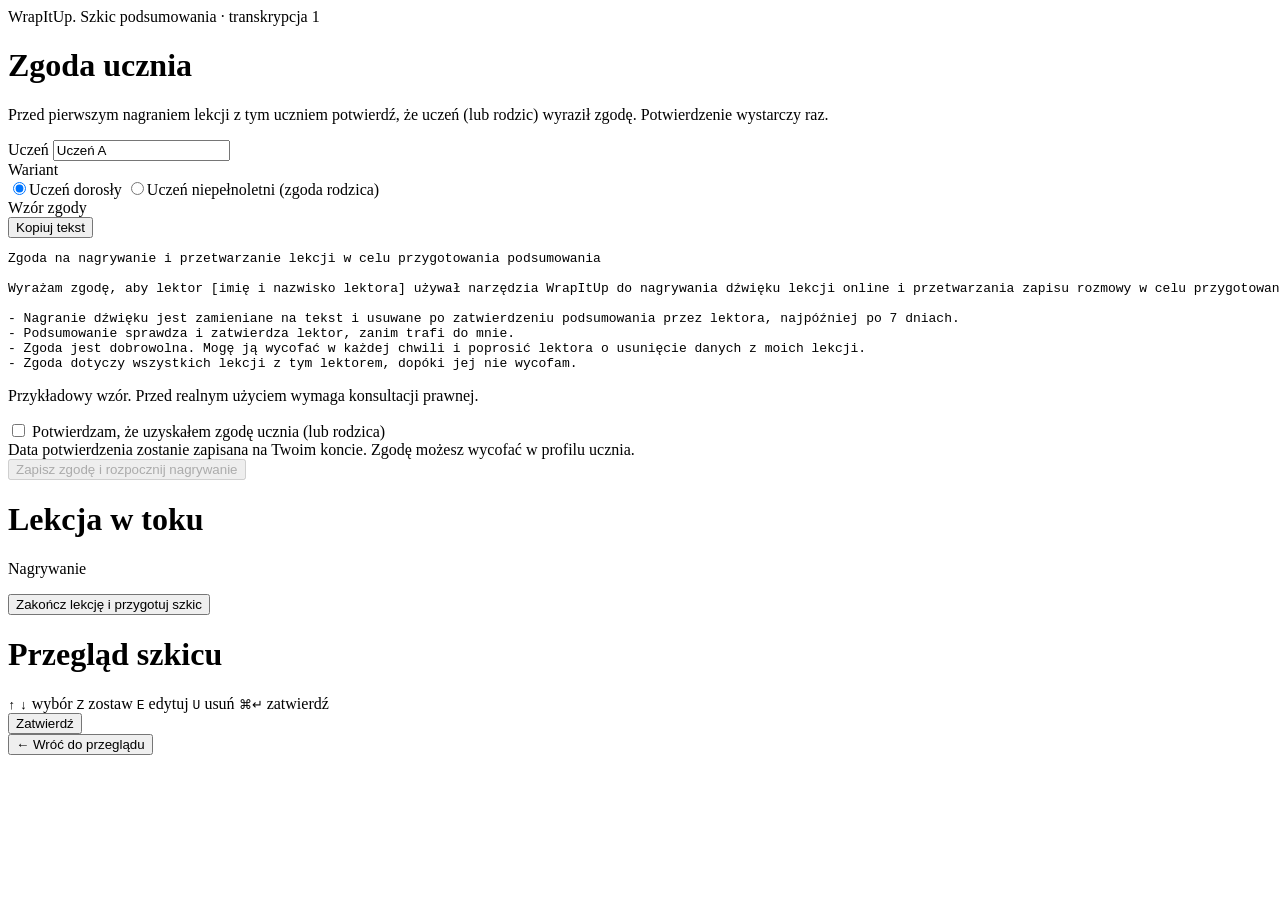
==== index.html @ dfd3e281 "Add files via upload 1 wersja" ====
<!doctype html>
<html lang="pl">
<head>
<meta charset="utf-8">
<meta name="viewport" content="width=device-width, initial-scale=1">
<title>Przegląd szkicu: transkrypcja 1</title>
<link rel="stylesheet" href="./przeglad.css">
</head>
<body>
<header class="appbar">
  <div class="wrap appbar-in">
    <span class="logo">WrapItUp<span class="dot">.</span></span>
    <span class="appbar-ctx">Szkic podsumowania · transkrypcja 1</span>
  </div>
</header>
<main class="wrap">
  <div id="consent">
    <h1>Zgoda ucznia</h1>
    <p class="sub">Przed pierwszym nagraniem lekcji z tym uczniem potwierdź, że uczeń (lub rodzic) wyraził zgodę. Potwierdzenie wystarczy raz.</p>

    <div class="panel">
      <div class="field">
        <label for="student-label">Uczeń</label>
        <input id="student-label" value="Uczeń A" autocomplete="off">
      </div>

      <div class="field-label">Wariant</div>
      <div class="segmented" role="radiogroup" aria-label="Wariant zgody">
        <label><input type="radio" name="variant" value="adult" checked>Uczeń dorosły</label>
        <label><input type="radio" name="variant" value="minor">Uczeń niepełnoletni (zgoda rodzica)</label>
      </div>

      <div class="template-head">
        <div class="field-label">Wzór zgody</div>
        <div><button class="secondary" type="button" id="copy">Kopiuj tekst</button><span class="copy-note" id="copy-note" aria-live="polite"></span></div>
      </div>
      <pre class="template" id="template"></pre>
      <p class="legal-note">Przykładowy wzór. Przed realnym użyciem wymaga konsultacji prawnej.</p>

      <label class="confirm">
        <input type="checkbox" id="confirm">
        <span>Potwierdzam, że uzyskałem zgodę ucznia (lub rodzica)</span>
      </label>
      <p class="saved" id="saved" hidden aria-live="polite"></p>
    </div>

    <div class="footer">
      <div class="summary-counts">Data potwierdzenia zostanie zapisana na Twoim koncie. Zgodę możesz wycofać w profilu ucznia.</div>
      <button class="primary" id="to-review" disabled>Zapisz zgodę i rozpocznij nagrywanie</button>
    </div>
  </div>

  <div id="lesson">
    <h1>Lekcja w toku</h1>
    <div class="panel lesson-panel">
      <span class="rec"><span class="rec-dot" aria-hidden="true"></span>Nagrywanie</span>
      <p class="lesson-student" id="lesson-student"></p>
      <button class="primary" id="end-lesson">Zakończ lekcję i przygotuj szkic</button>
    </div>
  </div>

  <div id="review">
    <div class="review-head">
      <h1>Przegląd szkicu</h1>
      <p class="meta" id="meta"></p>
    </div>
    <div id="groups"></div>
    <div class="bar" id="bar">
      <div class="bar-in">
        <div class="keys" aria-label="Skróty klawiszowe">
          <span><kbd>↑</kbd> <kbd>↓</kbd> wybór</span>
          <span><kbd>Z</kbd> zostaw</span>
          <span><kbd>E</kbd> edytuj</span>
          <span><kbd>U</kbd> usuń</span>
          <span><kbd>⌘</kbd><kbd>↵</kbd> zatwierdź</span>
        </div>
        <div class="bar-right">
          <span class="remaining" id="remaining" aria-live="polite"></span>
          <button class="primary" id="approve" type="button">Zatwierdź</button>
        </div>
      </div>
    </div>
  </div>

  <div id="clean">
    <div class="clean-toolbar">
      <button class="secondary" id="back" type="button">← Wróć do przeglądu</button>
      <p class="clean-status" id="clean-status"></p>
    </div>
    <div class="sheet-wrap">
      <article class="sheet" id="sheet" aria-label="Podgląd PDF dla ucznia"></article>
    </div>
  </div>
</main>

<script>
  // Dane przepisane z pliku "transkrypcja 1_szkic.md"
  const SOURCE_NAME = "transkrypcja 1";
  const SECTIONS = [
    { id: "gram", name: "Gramatyka", items: [
      { wrong: "I wake up really early", right: "I woke up really early", status: "pewne",
        quote: ["So on Saturday I wake up really early", "Teacher: You woke up really early.", "Student: Woke up, yeah."] },
      { wrong: "We didn't went together", right: "We didn't go together", status: "pewne",
        quote: ["We didn't went together because of that.", "Teacher: One small correction: “We didn't go together.” After “didn't”, use “go”."] },
      { wrong: "there was too many people", right: "there were too many people", status: "pewne",
        quote: ["Actually, there was too many people, so we went somewhere else.", "Teacher: There were too many people.", "Student: Were, right."] },
      { wrong: "We were very slowly at first", right: "You were very slow at first / You worked very slowly", status: "pewne",
        quote: ["We were very slowly at first.", "Teacher: You were very slow at first. Or you worked very slowly."] },
      { wrong: "more cheaper", right: "cheaper", status: "pewne",
        quote: ["Her sofa is more cheaper than mine", "Teacher: Just “cheaper”, without “more”."] }
    ]},
    { id: "vocab", name: "Słownictwo", items: [
      { wrong: "I almost lost the train", right: "I almost missed the train", status: "pewne",
        quote: ["I almost lost the train.", "Teacher: You almost missed the train?", "Student: Yes! Missed it."] },
      { wrong: "the right… thing. You use it with screws", right: "a screwdriver", status: "pewne",
        quote: ["we didn't have the right… thing. You use it with screws.", "Teacher: A screwdriver?", "Student: Yes, that."] },
      { wrong: "Can you borrow me a screwdriver?", right: "Can you lend me a screwdriver?", status: "pewne",
        quote: ["“Can you borrow me a screwdriver?”", "Teacher: In English, “Can you lend me a screwdriver?” The neighbour lends it to you; you borrow it."] },
      { wrong: "we made some photos", right: "you took some photos", status: "pewne",
        quote: ["Then we made some photos by the river.", "Teacher: You took some photos.", "Student: Took photos. Yeah."] },
      { wrong: "brak błędu: \"remember the weekend\" (zachować wspomnienie)", right: "poprawne, lektor to potwierdził", status: "do sprawdzenia",
        quote: ["Teacher: Do you mean “remember the weekend” as in keep the memory, or “remind yourself about something you need to do”?", "Student: Keep the memory.", "Teacher: Then “remember” is right."] },
      { wrong: "I want to remember my sister to send me her photos", right: "Remind my sister to send me her photos", status: "pewne",
        quote: ["Also, I want to remember my sister to send me her photos. No, wait… I want to… remind my sister?", "Teacher: Exactly. “Remind my sister to send me her photos.” Nice self-correction."] }
    ]},
    { id: "speak", name: "Mówienie", items: [
      { wrong: "restaurant z wymówionym końcowym \"t\"", right: "końcowe \"t\" nieme", status: "pewne",
        quote: ["Teacher: Yes. Just a pronunciation point: you pronounced the final “t”. In the usual English pronunciation, that final “t” is silent."] },
      { wrong: "comfortable z akcentem na \"table\"", right: "COMfortable (akcent na początku)", status: "pewne",
        quote: ["Teacher: Quick pronunciation point: in “comfortable”, you put the main stress on “table”. The main stress goes at the beginning: COMfortable."] }
    ]}
  ];
</script>
<script src="./przeglad.js"></script>
<script>
  // Ekran zgody ucznia (makieta: nic nie jest zapisywane poza stroną)
  const TEMPLATES = {
    adult: () =>
`Zgoda na nagrywanie i przetwarzanie lekcji w celu przygotowania podsumowania

Wyrażam zgodę, aby lektor [imię i nazwisko lektora] używał narzędzia WrapItUp do nagrywania dźwięku lekcji online i przetwarzania zapisu rozmowy w celu przygotowania podsumowania lekcji (poprawki, słownictwo, uwagi dotyczące mówienia).

- Nagranie dźwięku jest zamieniane na tekst i usuwane po zatwierdzeniu podsumowania przez lektora, najpóźniej po 7 dniach.
- Podsumowanie sprawdza i zatwierdza lektor, zanim trafi do mnie.
- Zgoda jest dobrowolna. Mogę ją wycofać w każdej chwili i poprosić lektora o usunięcie danych z moich lekcji.
- Zgoda dotyczy wszystkich lekcji z tym lektorem, dopóki jej nie wycofam.`,
    minor: () =>
`Zgoda rodzica na nagrywanie i przetwarzanie lekcji dziecka w celu przygotowania podsumowania

Wyrażam zgodę, aby lektor [imię i nazwisko lektora] nagrywał lekcje mojego dziecka [imię dziecka] za pomocą narzędzia WrapItUp (nagranie dźwięku lekcji online) i przetwarzał zapis rozmowy w celu przygotowania podsumowania lekcji (poprawki, słownictwo, uwagi dotyczące mówienia).

- Nagranie dźwięku jest zamieniane na tekst i usuwane po zatwierdzeniu podsumowania przez lektora, najpóźniej po 7 dniach.
- Podsumowanie sprawdza i zatwierdza lektor, zanim trafi do mojego dziecka.
- Zgoda jest dobrowolna. Mogę ją wycofać w każdej chwili i poprosić lektora o usunięcie danych z lekcji mojego dziecka.
- Zgoda dotyczy wszystkich lekcji mojego dziecka z tym lektorem, dopóki jej nie wycofam.`
  };

  const studentInput = document.getElementById("student-label");
  const templateBox = document.getElementById("template");
  const confirmBox = document.getElementById("confirm");
  const savedBox = document.getElementById("saved");
  const toReview = document.getElementById("to-review");
  const copyNote = document.getElementById("copy-note");
  let confirmedAt = null;

  const today = () => new Date().toLocaleDateString("pl-PL");
  const studentLabel = () => studentInput.value.trim() || "[etykieta ucznia]";
  const variant = () => document.querySelector('input[name="variant"]:checked').value;

  function renderConsent() {
    templateBox.textContent = TEMPLATES[variant()](studentLabel(), confirmedAt || today());
    savedBox.hidden = !confirmBox.checked;
    if (confirmBox.checked) savedBox.textContent = `Zgoda zapisana dla: ${studentLabel()}, ${confirmedAt}`;
    toReview.disabled = !confirmBox.checked;
  }

  studentInput.addEventListener("input", renderConsent);
  document.querySelectorAll('input[name="variant"]').forEach(r => r.addEventListener("change", renderConsent));
  confirmBox.addEventListener("change", () => {
    confirmedAt = confirmBox.checked ? today() : null;
    renderConsent();
  });

  document.getElementById("copy").addEventListener("click", async () => {
    const text = templateBox.textContent;
    try {
      await navigator.clipboard.writeText(text);
    } catch {
      // Zapasowo dla przeglądarek, które blokują schowek dla plików lokalnych
      const ta = el("textarea");
      ta.value = text;
      document.body.append(ta);
      ta.select();
      document.execCommand("copy");
      ta.remove();
    }
    copyNote.textContent = "Skopiowano";
    setTimeout(() => { copyNote.textContent = ""; }, 2000);
  });

  toReview.addEventListener("click", () => {
    if (!confirmBox.checked) return;
    document.getElementById("lesson-student").textContent = studentLabel();
    document.body.classList.replace("consent", "recording");
    window.scrollTo(0, 0);
  });

  // Ekran lekcji w toku (makieta: nic nie jest nagrywane)
  document.getElementById("end-lesson").addEventListener("click", () => {
    document.body.classList.remove("recording");
    window.scrollTo(0, 0);
  });

  renderConsent();
</script>
</body>
</html>
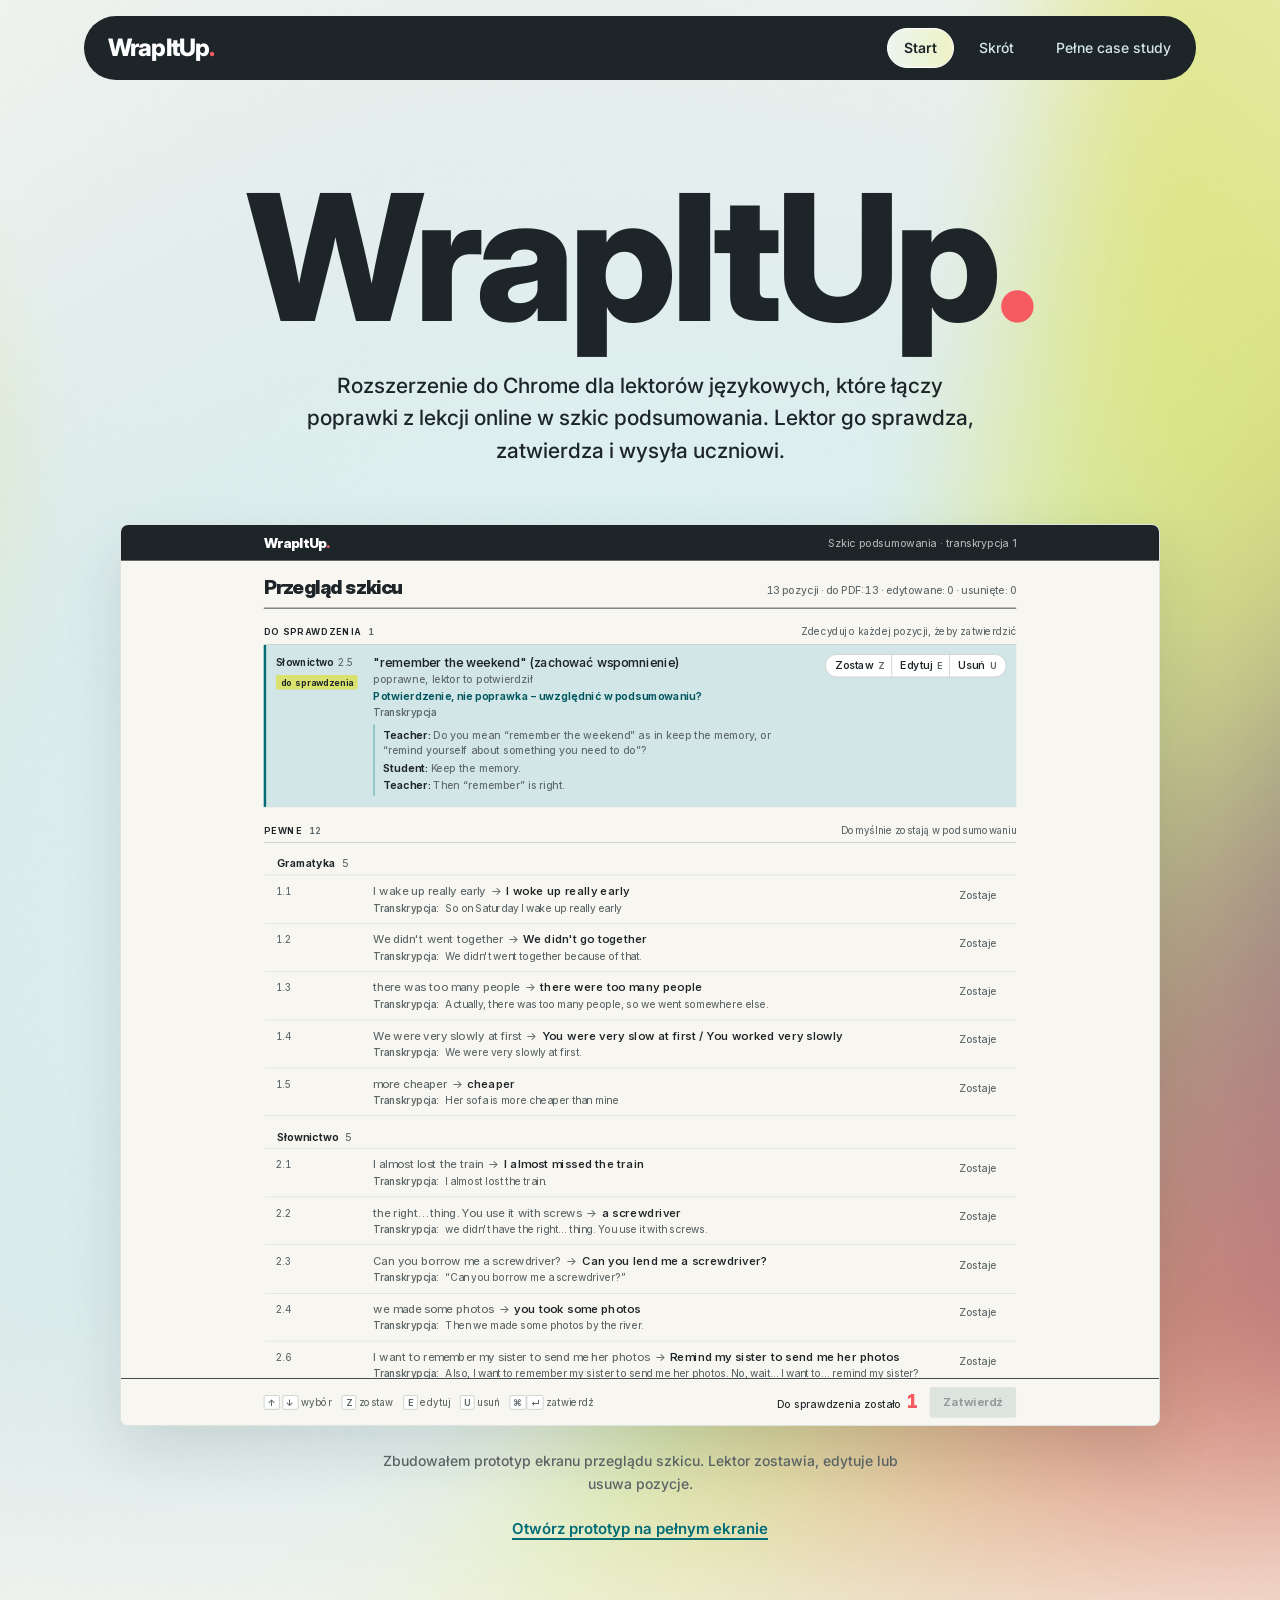
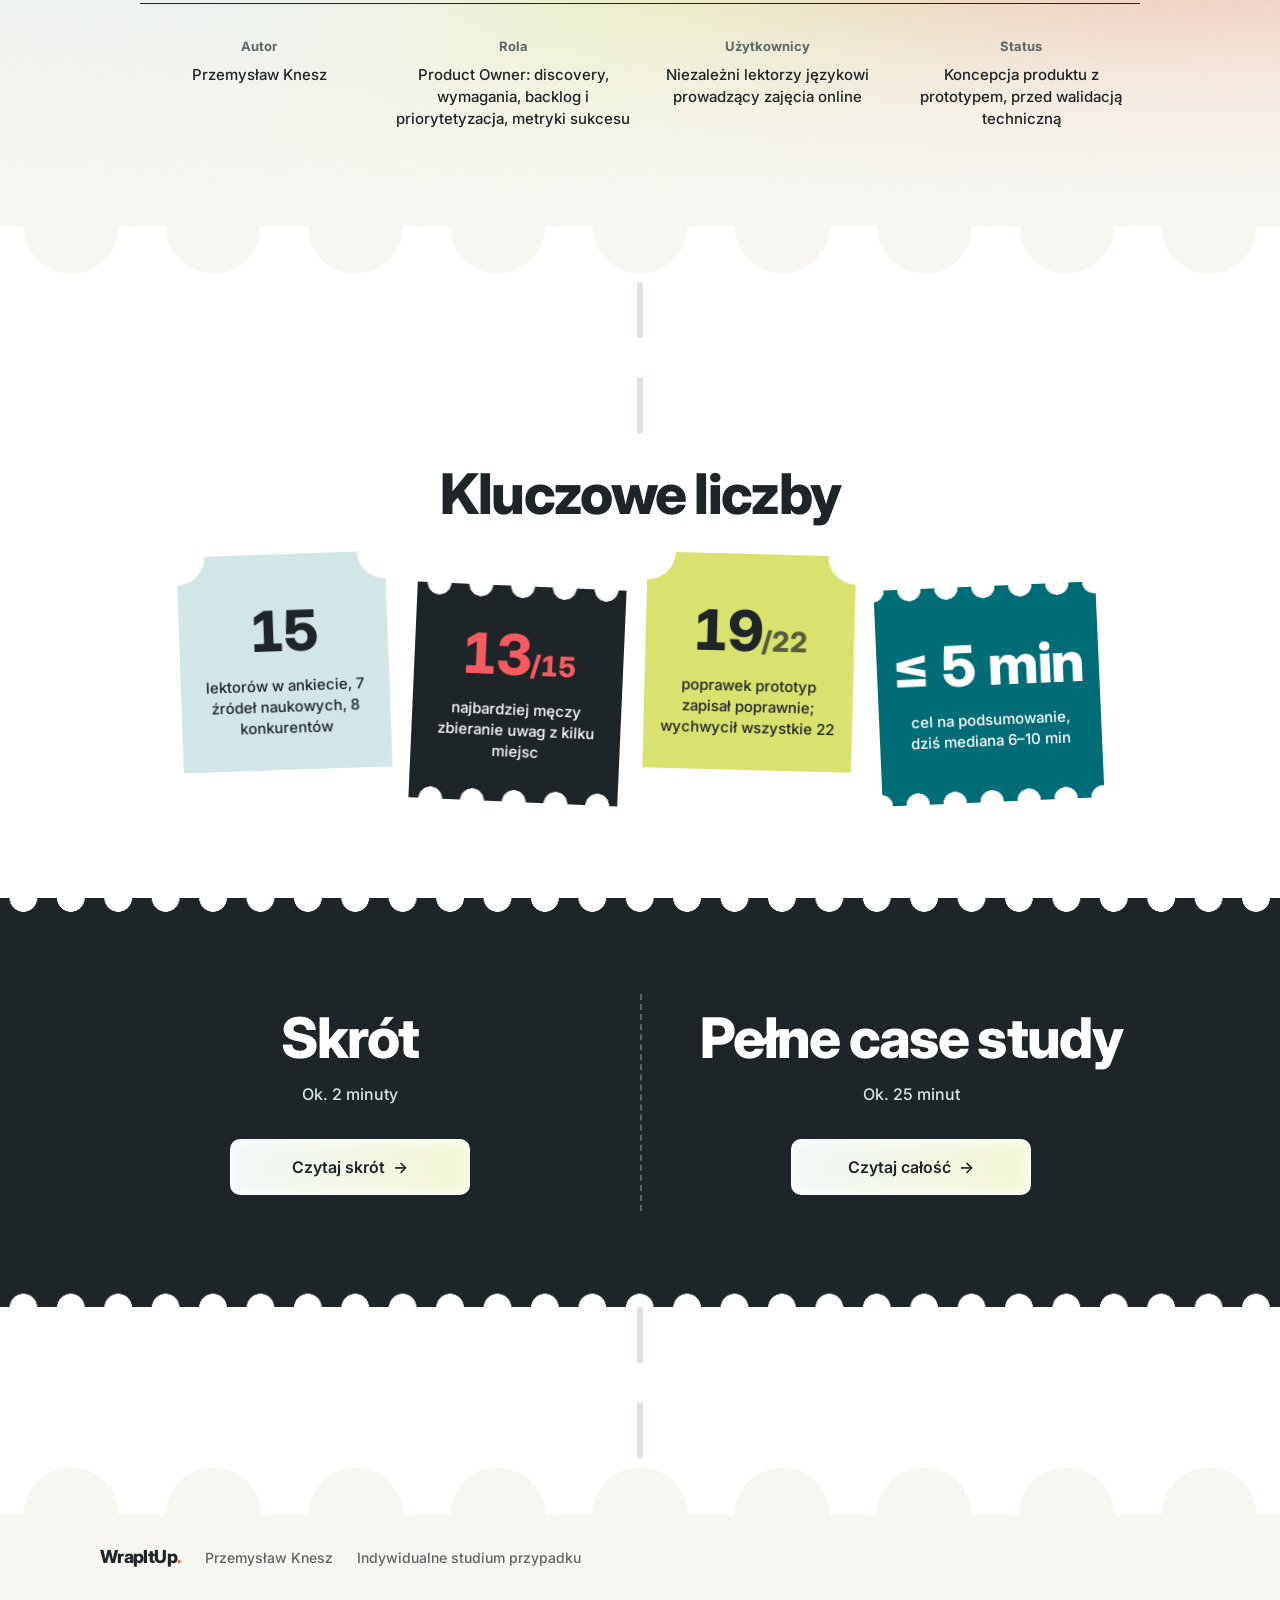
==== commit fe12cd95: "Add files via upload" ====
--- a/index.html
+++ b/index.html
@@ -3,215 +3,1562 @@
 <head>
 <meta charset="utf-8">
 <meta name="viewport" content="width=device-width, initial-scale=1">
-<title>Przegląd szkicu: transkrypcja 1</title>
-<link rel="stylesheet" href="./przeglad.css">
+<title>WrapItUp. Case study Product Ownera</title>
+<meta name="description" content="Rozszerzenie do Chrome dla lektorów językowych, które łączy poprawki z lekcji online (głos i wspólny dokument) w szkic podsumowania. Lektor go sprawdza, zatwierdza i wysyła uczniowi.">
+<link rel="preconnect" href="https://fonts.googleapis.com">
+<link rel="preconnect" href="https://fonts.gstatic.com" crossorigin>
+<link href="https://fonts.googleapis.com/css2?family=Inter:opsz,wght@14..32,400;14..32,500;14..32,600;14..32,700;14..32,800&display=swap" rel="stylesheet">
+<style>
+  :root {
+    --petrol: #006C76;
+    --ink: #1E2528;
+    --slate: #5C6668;
+    --tint: #D3E6E7;
+    --mist: #EDF4F3;
+    --paper: #F7F6F1;
+    --white: #FFFFFF;
+    --line: #DDE3DF;
+    --citron: #D9E26F;
+    --coral: #F65B62;
+    --shot: 0 24px 60px rgba(30,37,40,.12);
+    --ease: 150ms ease;
+    --gutter: 24px;
+  }
+  *, *::before, *::after { box-sizing: border-box; }
+  html { -webkit-text-size-adjust: 100%; text-size-adjust: 100%; }
+  body {
+    margin: 0;
+    background: var(--paper);
+    color: var(--ink);
+    font-family: "Inter", system-ui, sans-serif;
+    font-size: 16px;
+    font-weight: 500;
+    line-height: 1.6;
+    -webkit-font-smoothing: antialiased;
+    text-rendering: optimizeLegibility;
+  }
+  ::selection { background: var(--citron); color: var(--ink); }
+  img { max-width: 100%; height: auto; display: block; }
+  p { margin: 0 0 16px; max-width: 68ch; }
+  ul, ol { margin: 0 0 16px; padding-left: 24px; max-width: 72ch; }
+  li { margin-bottom: 8px; }
+  li::marker { color: var(--slate); }
+  strong { font-weight: 700; }
+  a { color: var(--petrol); text-underline-offset: 3px; transition: color var(--ease); }
+  a:hover { color: var(--ink); }
+  a:focus-visible, button:focus-visible { outline: 2px solid var(--petrol); outline-offset: 3px; border-radius: 4px; }
+
+  .display { font-variation-settings: "opsz" 32; font-weight: 800; letter-spacing: -0.03em; }
+  .num { font-variant-numeric: tabular-nums; }
+  .wrap { max-width: 1160px; margin: 0 auto; padding: 0 var(--gutter); }
+
+  /* ---------- Ticket shapes (z Happenboard) ---------- */
+  /* Ząbkowana krawędź góra + dół: półkola wycięte w kolorze tła pod spodem */
+  .scallop {
+    --r: 14px; --step: 44px;
+    -webkit-mask:
+      radial-gradient(circle var(--r) at 50% 0, #0000 calc(var(--r) - .5px), #000 var(--r)) top / var(--step) 51% round no-repeat,
+      radial-gradient(circle var(--r) at 50% 100%, #0000 calc(var(--r) - .5px), #000 var(--r)) bottom / var(--step) 51% round no-repeat;
+            mask:
+      radial-gradient(circle var(--r) at 50% 0, #0000 calc(var(--r) - .5px), #000 var(--r)) top / var(--step) 51% round no-repeat,
+      radial-gradient(circle var(--r) at 50% 100%, #0000 calc(var(--r) - .5px), #000 var(--r)) bottom / var(--step) 51% round no-repeat;
+  }
+  /* Zawieszka: wklęsłe narożniki u góry */
+  .tag {
+    --r: 28px;
+    -webkit-mask:
+      radial-gradient(circle var(--r) at 0 0, #0000 calc(var(--r) - .5px), #000 var(--r)) top left / 51% 51% no-repeat,
+      radial-gradient(circle var(--r) at 100% 0, #0000 calc(var(--r) - .5px), #000 var(--r)) top right / 51% 51% no-repeat,
+      linear-gradient(#000 0 0) bottom / 100% 50% no-repeat;
+            mask:
+      radial-gradient(circle var(--r) at 0 0, #0000 calc(var(--r) - .5px), #000 var(--r)) top left / 51% 51% no-repeat,
+      radial-gradient(circle var(--r) at 100% 0, #0000 calc(var(--r) - .5px), #000 var(--r)) top right / 51% 51% no-repeat,
+      linear-gradient(#000 0 0) bottom / 100% 50% no-repeat;
+  }
+  /* Łuki między tłem paper a białą sceną */
+  .arches { height: 56px; background: radial-gradient(circle at 50% 0, var(--paper) 0 47px, var(--white) 48px) 0 0 / 136px 56px round no-repeat; }
+  .arches.is-up { background: radial-gradient(circle at 50% 100%, var(--paper) 0 47px, var(--white) 48px) 0 0 / 136px 56px round no-repeat; }
+  .stage { background: var(--white); }
+  /* Perforacja: pionowa przerywana linia */
+  .perf { width: 6px; height: 152px; margin: 0 auto; border-radius: 3px;
+    background: repeating-linear-gradient(to bottom, var(--line) 0 56px, transparent 56px 96px); }
+
+  /* ---------- Header ---------- */
+  .site-head { padding: 16px var(--gutter) 0; }
+  .site-head .wrap { display: flex; align-items: center; justify-content: space-between; gap: 8px 16px; flex-wrap: wrap;
+    max-width: 1112px; min-height: 64px; padding: 8px 8px 8px 24px; border-radius: 32px; background: var(--ink); }
+  .logo { font-variation-settings: "opsz" 32; font-weight: 800; letter-spacing: -0.035em; color: var(--ink); text-decoration: none; line-height: 1; }
+  .logo .dot { color: var(--coral); }
+  a.logo:hover { color: var(--ink); }
+  .site-head .logo { font-size: 24px; }
+  .nav { display: flex; gap: 8px; flex-wrap: wrap; }
+  .nav a {
+    font-size: 14px; font-weight: 500; color: var(--slate); text-decoration: none;
+    padding: 8px 16px; border-radius: 999px; border: 1.5px solid transparent;
+    transition: color var(--ease), background-color var(--ease), border-color var(--ease), transform var(--ease);
+  }
+  .nav a:hover { color: var(--ink); background: var(--white); border-color: var(--ink); --glow: .6; }
+  .nav a:active { transform: translateY(1px); }
+  .nav a[aria-current="page"] { color: var(--ink); font-weight: 600; background: var(--white); border-color: var(--ink); --glow: .45; }
+  .nav a[aria-current="page"]:hover { --glow: .9; }
+
+  /* ---------- Views ---------- */
+  [data-view] { display: none; }
+  [data-view].is-active { display: block; }
+
+  /* ---------- Type ---------- */
+  h1, h2, h3, h4 { margin: 0; color: var(--ink); }
+  h1.display { font-size: 44px; line-height: 1.02; }
+  h2.display { font-size: 32px; line-height: 1.08; }
+  h3 { font-size: 20px; line-height: 1.25; font-weight: 700; letter-spacing: -0.01em; margin: 56px 0 16px; }
+  h4 { font-size: 16px; font-weight: 700; margin: 32px 0 8px; }
+  .eyebrow { font-size: 13px; font-weight: 600; letter-spacing: 0.1em; text-transform: uppercase; color: var(--slate); margin: 0 0 16px; }
+  .lede { font-size: 18px; line-height: 1.55; max-width: 52ch; }
+  .muted { color: var(--slate); }
+  .small { font-size: 14px; }
+  mark { background: var(--citron); color: var(--ink); padding: 0 2px; font-weight: 600; }
+
+  /* ---------- Buttons ---------- */
+  .actions { display: flex; flex-wrap: wrap; gap: 16px; }
+  .btn {
+    display: inline-flex; align-items: center; justify-content: center; gap: 8px;
+    font: inherit; font-size: 16px; font-weight: 600; line-height: 1.2; text-align: center;
+    min-height: 56px; padding: 16px 24px; border-radius: 10px; text-decoration: none; cursor: pointer;
+    border: 1.5px solid var(--ink); background: var(--white); color: var(--ink);
+    transition: background-color var(--ease), border-color var(--ease), color var(--ease), transform var(--ease);
+    --glow: .3;
+  }
+  .btn:hover { color: var(--ink); border-color: var(--ink); --glow: .9; }
+  .btn:active { transform: translateY(1px); }
+  .band .btn { border-color: transparent; }
+  .band .btn:focus-visible { outline-color: var(--citron); }
+
+  /* ---------- ButtonColorful: rozmyty gradient pod napisem, w kolorach strony (petrol tint → citron) ---------- */
+  .btn, .nav a, .toc a { position: relative; isolation: isolate; overflow: hidden; }
+  .btn::before, .nav a::before, .toc a::before {
+    content: ""; position: absolute; inset: 0; z-index: -1; pointer-events: none;
+    background: var(--glow-bg, linear-gradient(90deg, var(--tint), var(--citron)));
+    filter: blur(8px); opacity: var(--glow, 0);
+    transition: opacity 500ms ease;
+  }
+  /* Linki w tekście: podkreślenie tint → citron, które na hover wypełnia link */
+  .cs-main a {
+    color: var(--petrol); text-decoration: none; border-radius: 4px; padding: 0 2px; margin: 0 -2px;
+    background: linear-gradient(90deg, var(--tint), var(--citron)) 0 100% / 100% 3px no-repeat;
+    transition: background-size 300ms ease, color 300ms ease;
+  }
+  .cs-main a:hover { color: var(--ink); background-size: 100% 100%; }
+  .cs-main a:active { color: var(--ink); background-size: 100% 100%; filter: brightness(.95); }
+
+  /* ---------- Pills ---------- */
+  .pill { display: inline-block; font-size: 12px; font-weight: 600; line-height: 1; padding: 6px 10px; border-radius: 999px; white-space: nowrap; background: var(--mist); color: var(--ink); border: 1px solid var(--line); }
+  .pill-no { background: var(--coral); border-color: var(--coral); color: var(--white); }
+  .pill-mid { background: var(--citron); border-color: var(--citron); color: var(--ink); }
+  .pill-yes, .pill-must { background: var(--petrol); border-color: var(--petrol); color: var(--white); }
+  .pill-should { background: var(--tint); border-color: var(--tint); color: var(--ink); }
+  .pill-could { background: var(--mist); color: var(--ink); }
+  .pill-wont { background: var(--white); color: var(--slate); }
+
+  .card { background: var(--white); border: 1px solid var(--line); border-radius: 16px; padding: 24px; }
+  .stage .card { background: var(--paper); }
+  .card > :last-child { margin-bottom: 0; }
+  .card h4:first-child { margin-top: 0; }
+
+  /* ---------- START: hero (układ wzorowany na Spark: wszystko na osi, screenshot pod tekstem) ---------- */
+  .hero { padding: 56px 0 56px; text-align: center; }
+  .hero-copy { max-width: 880px; margin: 0 auto; display: flex; flex-direction: column; align-items: center; }
+  .badge { display: inline-block; font-size: 14px; font-weight: 600; line-height: 1; padding: 10px 16px; margin: 0 0 24px;
+    border-radius: 999px; border: 1.5px solid var(--ink); background: var(--white); color: var(--ink); }
+  .hero .wordmark { font-size: 72px; line-height: .92; margin: 0 0 32px; }
+  .hero .lede { margin: 0 auto; font-size: 19px; }
+  .facts { display: grid; gap: 24px; margin: 56px auto 0; padding: 32px 0 0; border-top: 1.5px solid var(--ink); max-width: 1000px; text-align: center; }
+  .facts > div { display: grid; gap: 8px; align-content: start; }
+  .facts dt { font-size: 13px; font-weight: 700; color: var(--slate); }
+  .facts dd { margin: 0 auto; font-size: 15px; line-height: 1.45; max-width: 28ch; }
+  .shot.is-hero { max-width: 1040px; margin: 56px auto 0; }
+  .shot.is-hero .frame { padding: 0; border-radius: 8px; border: 1px solid var(--line); background: var(--white); box-shadow: var(--shot); max-height: 600px; }
+  .shot.is-hero .frame img { width: 100%; }
+  /* Żywe demo w ramce: iframe 1280 px przeskalowany do szerokości ramki (JS ustawia --s) */
+  .live { position: relative; }
+  .live-demo { display: none; position: absolute; top: 0; left: 0; width: 1280px; border: 0; background: var(--paper);
+    transform: scale(var(--s, 1)); transform-origin: 0 0; pointer-events: none; }
+  .shot.is-hero .live.is-on { width: 100%; aspect-ratio: 1926 / 1672; max-height: none; }
+  .live.is-on .live-img { visibility: hidden; }
+  .live.is-on .live-demo { display: block; }
+  .live.is-hot .live-demo { pointer-events: auto; }
+  @media print {
+    .shot.is-hero .live.is-on { aspect-ratio: auto; max-height: 600px; }
+    .live.is-on .live-img { visibility: visible; }
+    .live-demo { display: none !important; }
+  }
+  .shot.is-hero figcaption { margin: 24px auto 0; text-align: center; }
+  .meta { display: grid; grid-template-columns: max-content 1fr; gap: 8px 24px; margin: 32px 0; font-size: 14px; max-width: 560px; }
+  .meta dt { color: var(--slate); font-weight: 500; }
+  .meta dd { margin: 0; }
+  .shot { margin: 0; }
+  .shot .frame { background: var(--white); border: 1px solid var(--line); border-radius: 16px; overflow: hidden; }
+  .shot figcaption { font-size: 14px; color: var(--slate); margin-top: 16px; max-width: 60ch; }
+
+  /* ---------- Bilety z liczbami ---------- */
+  .numbers-head { text-align: center; padding: 32px 0 32px; }
+  .numbers-head h2 { font-size: 40px; line-height: 1; }
+  .tickets { display: grid; grid-template-columns: 1fr 1fr; gap: 32px 16px; max-width: 920px; margin: 0 auto; padding: 0 0 96px; list-style: none; }
+  .tickets li { margin: 0; }
+  .ticket {
+    display: flex; flex-direction: column; align-items: center; justify-content: center; text-align: center;
+    min-height: 216px; padding: 48px 16px 32px; transform: rotate(var(--rot, 0deg));
+  }
+  .ticket .big { font-size: 40px; line-height: 1; margin-bottom: 16px; white-space: nowrap; }
+  .ticket .big .den { font-size: 22px; letter-spacing: -0.02em; opacity: .7; }
+  .ticket p { margin: 0; font-size: 14px; line-height: 1.4; max-width: 20ch; }
+  .ticket.scallop { --r: 12px; --step: 40px; padding-top: 40px; padding-bottom: 40px; }
+  .t-tint { background: var(--tint); }
+  .t-ink { background: var(--ink); color: var(--white); }
+  .t-ink .big { color: var(--coral); }
+  .t-ink .big .den { opacity: 1; }
+  .t-citron { background: var(--citron); }
+  .t-petrol { background: var(--petrol); color: var(--white); }
+  .t-white { background: var(--white); }
+  .tickets li:nth-child(1) .ticket { --rot: -1.5deg; }
+  .tickets li:nth-child(2) .ticket { --rot: 1.5deg; }
+  .tickets li:nth-child(3) .ticket { --rot: 1deg; }
+  .tickets li:nth-child(4) .ticket { --rot: -1.5deg; }
+
+  /* ---------- Ciemny pas z wyborem ścieżki ---------- */
+  .band { background: var(--ink); color: var(--white); }
+  .band.scallop { --r: 14px; --step: 48px; }
+  .choose { display: grid; padding: 96px 0; }
+  .route { padding: 32px 0; display: flex; flex-direction: column; align-items: center; text-align: center; gap: 16px; }
+  .route + .route { border-top: 2px dashed var(--slate); }
+  .route h2 { color: var(--white); font-size: 40px; line-height: 1; }
+  .route .time { color: var(--tint); font-size: 16px; margin: 0; }
+  .route .btn { margin-top: 16px; min-width: 240px; }
+
+  /* ---------- SKRÓT ---------- */
+  .page-head { padding: 96px 0 96px; text-align: center; }
+  .page-head h1 { font-size: 56px; }
+  .page-head .time { color: var(--slate); margin: 24px auto 0; }
+  .brief { padding: 96px 0; }
+  .brief-list { margin: 0; display: grid; }
+  .brief-list > div { display: grid; gap: 8px; padding: 24px 0; border-top: 2px dashed var(--slate); }
+  .brief-list > div:first-child { border-top: 0; padding-top: 0; }
+  .brief-list > div:last-child { padding-bottom: 0; }
+  .brief-list dt { font-variation-settings: "opsz" 32; font-weight: 800; letter-spacing: -0.02em; font-size: 24px; line-height: 1.2; color: var(--white); }
+  .brief-list dd { margin: 0; max-width: 64ch; color: var(--white); font-size: 17px; }
+  .skrot-numbers { padding: 96px 0 32px; }
+  .skrot-numbers .tickets { padding-bottom: 56px; }
+  .lessons { display: grid; gap: 16px; margin: 0 0 56px; }
+  .lessons h3 { margin: 0 0 16px; font-size: 20px; }
+  .lessons ul { padding-left: 20px; margin: 0; font-size: 15px; }
+  .next { display: flex; flex-direction: column; align-items: center; text-align: center; gap: 24px; padding: 56px 0 96px; border-top: 1.5px solid var(--ink); }
+  .next .t { font-variation-settings: "opsz" 32; font-weight: 800; letter-spacing: -0.03em; font-size: 40px; line-height: 1.05; margin: 0; }
+  .next .time { color: var(--slate); margin: 8px auto 0; }
+
+  /* ---------- CASE STUDY ---------- */
+  .cs-head { padding: 96px 0 56px; text-align: center; }
+  .cs-head h1 { max-width: 16ch; margin: 0 auto; }
+  .cs-head .facts { margin-top: 56px; }
+  .facts { grid-template-columns: 1fr 1fr; gap: 24px 16px; }
+  .page-head p, .cs-head p, .next p { margin-left: auto; margin-right: auto; }
+  .cs-layout { display: grid; gap: 32px; padding: 32px 0 96px; }
+  .toc { font-size: 14px; }
+  .toc .card { padding: 8px; }
+  .toc ol { list-style: none; margin: 0; padding: 0; }
+  .toc li { margin: 0; }
+  .toc a {
+    display: grid; grid-template-columns: 24px 1fr; gap: 8px; padding: 8px; border-radius: 10px;
+    color: var(--slate); text-decoration: none; line-height: 1.35;
+    transition: color var(--ease), background-color var(--ease), transform var(--ease);
+  }
+  .toc a:hover { color: var(--ink); background: var(--white); --glow: .6; }
+  .toc a:active { transform: translateY(1px); }
+  .toc a.is-current { color: var(--ink); background: var(--white); font-weight: 600; --glow: .45; }
+  .toc a.is-current:hover { --glow: .9; }
+  .toc .n { color: var(--petrol); font-weight: 700; font-variant-numeric: tabular-nums; }
+
+  .cs-main { min-width: 0; }
+  .chapter { padding-bottom: 56px; scroll-margin-top: 24px; }
+  .chapter + .chapter { padding-top: 32px; }
+  .chapter-head { display: flex; align-items: center; gap: 16px; padding-bottom: 24px; margin-bottom: 32px; border-bottom: 2px dashed var(--line); }
+  .chapter-head .no {
+    flex: none; display: grid; place-items: center; width: 64px; height: 72px; padding-top: 8px;
+    background: var(--petrol); color: var(--white); font-size: 24px; line-height: 1; letter-spacing: -0.02em;
+    --r: 14px;
+    -webkit-mask:
+      radial-gradient(circle var(--r) at 0 0, #0000 calc(var(--r) - .5px), #000 var(--r)) top left / 51% 51% no-repeat,
+      radial-gradient(circle var(--r) at 100% 0, #0000 calc(var(--r) - .5px), #000 var(--r)) top right / 51% 51% no-repeat,
+      linear-gradient(#000 0 0) bottom / 100% 50% no-repeat;
+            mask:
+      radial-gradient(circle var(--r) at 0 0, #0000 calc(var(--r) - .5px), #000 var(--r)) top left / 51% 51% no-repeat,
+      radial-gradient(circle var(--r) at 100% 0, #0000 calc(var(--r) - .5px), #000 var(--r)) top right / 51% 51% no-repeat,
+      linear-gradient(#000 0 0) bottom / 100% 50% no-repeat;
+  }
+  .chapter-head h2 { font-size: 28px; }
+  .chapter-head + h3 { margin-top: 0; }
+
+  .table-wrap { overflow-x: auto; border: 1px solid var(--line); border-radius: 16px; background: var(--white); margin: 0 0 16px; -webkit-overflow-scrolling: touch; }
+  table { border-collapse: collapse; width: 100%; font-size: 14px; line-height: 1.5; font-variant-numeric: tabular-nums; }
+  thead th { background: var(--tint); text-align: left; font-weight: 600; font-size: 13px; padding: 12px 16px; vertical-align: bottom; }
+  tbody th { text-align: left; font-weight: 600; }
+  td, tbody th { padding: 12px 16px; border-top: 1px solid var(--line); vertical-align: top; }
+  tbody tr:first-child td, tbody tr:first-child th { border-top: 0; }
+  table.wide { min-width: 820px; }
+  table.xwide { min-width: 1040px; }
+  tr.is-key td, tr.is-key th { background: var(--mist); }
+  tr.is-total td { font-weight: 700; }
+  td.c { white-space: nowrap; }
+  .table-note { font-size: 13px; color: var(--slate); }
+
+  .callout { background: var(--paper); border: 1px solid var(--line); border-left: 4px solid var(--petrol); border-radius: 16px; padding: 24px; margin: 24px 0; }
+  .callout.is-coral { border-left-color: var(--coral); }
+  .callout > :last-child { margin-bottom: 0; }
+  .callout .lead { font-variation-settings: "opsz" 32; font-weight: 800; letter-spacing: -0.02em; font-size: 20px; line-height: 1.3; margin-bottom: 16px; }
+  .block { background: var(--ink); color: var(--white); padding: 40px 32px; margin: 24px 0; --r: 10px; --step: 32px; }
+  .block p { margin: 0; font-size: 18px; line-height: 1.5; }
+  .block strong { font-weight: 700; }
+
+  .sources { display: grid; gap: 16px; margin: 16px 0 0; }
+  .sources .card { font-size: 14px; line-height: 1.55; }
+  .sources h4 { font-size: 15px; margin: 0 0 8px; line-height: 1.35; }
+  .sources p { margin: 0 0 8px; }
+
+  .qlist { margin: 0 0 16px; border: 1px solid var(--line); border-radius: 16px; background: var(--white); overflow: hidden; font-size: 14px; }
+  .qlist > div { display: grid; grid-template-columns: 48px 1fr; gap: 16px; padding: 12px 16px; border-top: 1px solid var(--line); }
+  .qlist > div:first-child { border-top: 0; }
+  .qlist dt { font-weight: 700; color: var(--petrol); font-variant-numeric: tabular-nums; }
+  .qlist dd { margin: 0; }
+
+  .steps { list-style: none; padding: 0; counter-reset: s; max-width: 72ch; }
+  .steps li { counter-increment: s; display: grid; grid-template-columns: 32px 1fr; gap: 16px; padding: 16px 0; border-top: 2px dashed var(--line); margin: 0; }
+  .steps li:first-child { border-top: 0; padding-top: 0; }
+  .steps li::before { content: counter(s); font-variation-settings: "opsz" 32; font-weight: 800; color: var(--petrol); font-size: 20px; line-height: 1.3; }
+
+  .prompt { background: var(--mist); border: 1px solid var(--line); border-radius: 16px; padding: 24px; margin: 16px 0 24px; font-size: 14px; }
+  .prompt h4 { font-size: 14px; margin: 24px 0 8px; }
+  .prompt h4:first-child { margin-top: 0; font-size: 16px; }
+  .prompt p, .prompt ul { margin-bottom: 8px; }
+
+  .shots { display: grid; gap: 32px; margin: 24px 0 32px; }
+  .shots .frame { max-height: 640px; }
+  .review-shot { margin: 32px 0; }
+  /* Link do interaktywnego prototypu: drugorzędny, tekstowy, w kolorze petrol */
+  .proto { margin: 16px 0 0; }
+  .hero .proto { margin: 16px auto 0; text-align: center; }
+  .review-shot + .proto { margin: -16px 0 24px; }
+  a.proto-link, .cs-main a.proto-link {
+    display: inline-block; padding: 8px 0; margin: 0; background: none; border-radius: 4px;
+    font-size: 15px; font-weight: 600; line-height: 1.3; color: var(--petrol);
+    text-decoration: underline; text-decoration-thickness: 1.5px; text-underline-offset: 4px;
+    transition: color var(--ease), text-decoration-color var(--ease);
+  }
+  a.proto-link:hover, .cs-main a.proto-link:hover { color: var(--ink); background: none; }
+  a.proto-link:active { opacity: .7; }
+
+  .gwt { display: grid; gap: 16px; margin: 16px 0; }
+  .gwt h4 { margin: 0 0 16px; font-size: 15px; }
+  .gwt dl { margin: 0; font-size: 14px; }
+  .gwt dt { font-weight: 700; color: var(--petrol); font-size: 13px; }
+  .gwt dd { margin: 0 0 16px; }
+  .gwt dd:last-child { margin-bottom: 0; }
+
+  .roadmap { display: grid; gap: 16px; margin: 16px 0 32px; }
+  .roadmap .card { display: flex; flex-direction: column; }
+  .roadmap h4 { font-variation-settings: "opsz" 32; font-weight: 800; letter-spacing: -0.02em; font-size: 24px; margin: 0 0 8px; }
+  .roadmap .goal { font-size: 14px; color: var(--slate); margin-bottom: 16px; }
+  .roadmap ul, .roadmap ol { font-size: 14px; padding-left: 20px; }
+  .roadmap .gate { margin-top: auto; padding-top: 16px; border-top: 2px dashed var(--line); font-size: 14px; }
+
+  .learn { display: grid; gap: 16px; }
+  .learn h4 { margin: 0 0 16px; font-size: 18px; }
+  .learn ul { padding-left: 20px; font-size: 15px; margin: 0; }
+
+  /* ---------- Footer ---------- */
+  .site-foot { padding: 32px 0 40px; font-size: 14px; color: var(--slate); }
+  .site-foot .wrap { display: flex; gap: 16px 24px; flex-wrap: wrap; align-items: baseline; }
+  .site-foot .logo { font-size: 18px; }
+
+  /* ---------- ≥ 760 px ---------- */
+  @media (min-width: 760px) {
+    :root { --gutter: 40px; }
+    body { font-size: 17px; }
+    h1.display { font-size: 64px; }
+    h2.display { font-size: 40px; }
+    h3 { font-size: 22px; }
+    .hero .wordmark { font-size: 136px; }
+    .hero .lede { font-size: 21px; }
+    .facts { grid-template-columns: repeat(auto-fit, minmax(160px, 1fr)); }
+    .site-head .wrap { border-radius: 999px; }
+    .numbers-head h2 { font-size: 56px; }
+    .tickets { grid-template-columns: repeat(4, 1fr); gap: 24px; }
+    .ticket .big { font-size: 56px; }
+    .ticket .big .den { font-size: 28px; }
+    .ticket p { font-size: 15px; }
+    .tickets li:nth-child(1) .ticket { --rot: -2deg; }
+    .tickets li:nth-child(2) .ticket { --rot: 2.5deg; }
+    .tickets li:nth-child(3) .ticket { --rot: 1.5deg; }
+    .tickets li:nth-child(4) .ticket { --rot: -2.5deg; }
+    .tickets li:nth-child(even) { margin-top: 32px; }
+    .choose { grid-template-columns: 1fr 1fr; }
+    .route { padding: 16px 40px; }
+    .route:first-child { padding-left: 0; }
+    .route + .route { border-top: 0; border-left: 2px dashed var(--slate); }
+    .route h2 { font-size: 56px; }
+    .page-head h1 { font-size: 112px; }
+    .next .t { font-size: 56px; }
+    .brief-list > div { grid-template-columns: 200px 1fr; gap: 32px; align-items: baseline; }
+    .lessons { grid-template-columns: repeat(3, 1fr); }
+    .sources { grid-template-columns: 1fr 1fr; }
+    .shots { grid-template-columns: 1fr 1fr; }
+    .gwt { grid-template-columns: repeat(3, 1fr); }
+    .roadmap { grid-template-columns: repeat(3, 1fr); }
+    .chapter-head h2 { font-size: 36px; }
+    .chapter-head .no { width: 72px; height: 80px; font-size: 28px; }
+  }
+  @media (min-width: 1000px) {
+    h1.display { font-size: 80px; }
+    .hero { padding: 96px 0 96px; }
+    .hero .wordmark { font-size: 176px; }
+    .cs-layout { grid-template-columns: 248px 1fr; gap: 56px; padding-top: 56px; }
+    table.wide, table.xwide { min-width: 0; }
+    .toc .card { position: sticky; top: 24px; max-height: calc(100vh - 48px); overflow: auto; }
+  }
+  /* ---------- Velaris: animowane tło na górze strony ---------- */
+  .velaris { position: absolute; top: 0; left: 0; width: 100%; height: 0; display: block; pointer-events: none; z-index: 0; }
+  .site-head, main, .site-foot { position: relative; z-index: 1; }
+  .site-head .logo, .site-head a.logo:hover { color: var(--white); }
+  .site-head .logo:focus-visible, .site-head .nav a:focus-visible { outline-color: var(--citron); }
+  .site-head .nav a { color: var(--tint); }
+  .site-head .nav a:hover, .site-head .nav a[aria-current="page"] { color: var(--ink); border-color: var(--white); }
+  .nav a::before { inset: -8px; }               /* rozmycie nie blednie na krawędziach małej pigułki */
+  .nav a:hover, .nav a[aria-current="page"]:hover { --glow: 1; }
+
+  /* ---------- Minimalne animacje ---------- */
+  /* Kropka w logo: podskakuje przy najechaniu */
+  .logo .dot { display: inline-block; transition: transform 350ms cubic-bezier(.3, 1.8, .5, 1); }
+  a.logo:hover .dot { transform: translateY(-0.18em) scale(1.25); }
+  /* Hero: jedno krótkie wejście przy wczytaniu, potem kropka „spada” na miejsce */
+  @keyframes rise { from { opacity: 0; transform: translateY(16px); } to { opacity: 1; transform: none; } }
+  @keyframes drop { 0% { opacity: 0; transform: translateY(-0.9em); } 55% { opacity: 1; transform: translateY(0.06em); } 75% { transform: translateY(-0.04em); } 100% { transform: none; } }
+  .hero-copy > *, .hero .shot.is-hero { animation: rise 700ms cubic-bezier(.2, .7, .2, 1) both; }
+  .hero-copy > :nth-child(2) { animation-delay: 120ms; }
+  .hero-copy > :nth-child(3) { animation-delay: 220ms; }
+  .hero .shot.is-hero { animation-delay: 340ms; }
+  .hero .wordmark .dot { animation: drop 800ms cubic-bezier(.3, .7, .3, 1) 650ms both; }
+  /* Strzałka w przyciskach przesuwa się w prawo */
+  .btn .arr { display: inline-block; transition: transform 250ms ease; }
+  .btn:hover .arr { transform: translateX(4px); }
+  /* Bilety prostują się i lekko unoszą */
+  .ticket { transition: transform 300ms cubic-bezier(.3, 1.4, .5, 1); }
+  .ticket:hover { transform: rotate(0deg) translateY(-6px); }
+
+  /* Kluczowe liczby: bilety wskakują po kolei, gdy wjeżdżają w ekran (tylko z JS, bez reduced-motion) */
+  .reveal-on .tickets li { opacity: 0; transform: translateY(48px) rotate(calc(var(--d, 1) * 6deg)) scale(.94);
+    transition: opacity 500ms ease, transform 800ms cubic-bezier(.2, .9, .25, 1.25); transition-delay: calc(var(--i, 0) * 120ms); }
+  .reveal-on .tickets li:nth-child(even) { --d: -1; }
+  .reveal-on .tickets li.is-in { opacity: 1; transform: none; }
+
+  @media (prefers-reduced-motion: reduce) {
+    *, *::before, *::after { transition: none !important; animation: none !important; }
+  }
+</style>
 </head>
 <body>
-<header class="appbar">
-  <div class="wrap appbar-in">
-    <span class="logo">WrapItUp<span class="dot">.</span></span>
-    <span class="appbar-ctx">Szkic podsumowania · transkrypcja 1</span>
+<canvas class="velaris" aria-hidden="true"></canvas>
+
+<header class="site-head">
+  <div class="wrap">
+    <a class="logo" href="#start" aria-label="WrapItUp, start">WrapItUp<span class="dot">.</span></a>
+    <nav class="nav" aria-label="Widoki">
+      <a href="#start" data-nav="start">Start</a>
+      <a href="#skrot" data-nav="skrot">Skrót</a>
+      <a href="#case-study" data-nav="case-study">Pełne case study</a>
+    </nav>
   </div>
 </header>
-<main class="wrap">
-  <div id="consent">
-    <h1>Zgoda ucznia</h1>
-    <p class="sub">Przed pierwszym nagraniem lekcji z tym uczniem potwierdź, że uczeń (lub rodzic) wyraził zgodę. Potwierdzenie wystarczy raz.</p>
-
-    <div class="panel">
-      <div class="field">
-        <label for="student-label">Uczeń</label>
-        <input id="student-label" value="Uczeń A" autocomplete="off">
+
+<main>
+
+<!-- ================= START ================= -->
+<section data-view="start" aria-label="Start">
+  <div class="wrap">
+    <div class="hero">
+      <div class="hero-copy">
+        <h1 class="logo wordmark">WrapItUp<span class="dot">.</span></h1>
+        <p class="lede">Rozszerzenie do Chrome dla lektorów językowych, które łączy poprawki z lekcji online w szkic podsumowania. Lektor go sprawdza, zatwierdza i wysyła uczniowi.</p>
       </div>
-
-      <div class="field-label">Wariant</div>
-      <div class="segmented" role="radiogroup" aria-label="Wariant zgody">
-        <label><input type="radio" name="variant" value="adult" checked>Uczeń dorosły</label>
-        <label><input type="radio" name="variant" value="minor">Uczeń niepełnoletni (zgoda rodzica)</label>
-      </div>
-
-      <div class="template-head">
-        <div class="field-label">Wzór zgody</div>
-        <div><button class="secondary" type="button" id="copy">Kopiuj tekst</button><span class="copy-note" id="copy-note" aria-live="polite"></span></div>
-      </div>
-      <pre class="template" id="template"></pre>
-      <p class="legal-note">Przykładowy wzór. Przed realnym użyciem wymaga konsultacji prawnej.</p>
-
-      <label class="confirm">
-        <input type="checkbox" id="confirm">
-        <span>Potwierdzam, że uzyskałem zgodę ucznia (lub rodzica)</span>
-      </label>
-      <p class="saved" id="saved" hidden aria-live="polite"></p>
-    </div>
-
-    <div class="footer">
-      <div class="summary-counts">Data potwierdzenia zostanie zapisana na Twoim koncie. Zgodę możesz wycofać w profilu ucznia.</div>
-      <button class="primary" id="to-review" disabled>Zapisz zgodę i rozpocznij nagrywanie</button>
+      <figure class="shot is-hero">
+        <div class="frame live" id="live">
+          <img class="live-img" src="content/img/przeglad-v2.png" width="1926" height="1672" alt="Wersja po zmianach: „Zatwierdź” jest nieaktywny, dopóki zostaje pozycja do sprawdzenia.">
+          <iframe class="live-demo" data-src="demo/index.html" loading="lazy" title="Interaktywny prototyp WrapItUp" tabindex="-1"></iframe>
+        </div>
+        <figcaption>Zbudowałem prototyp ekranu przeglądu szkicu. Lektor zostawia, edytuje lub usuwa pozycje.</figcaption>
+      </figure>
+      <p class="proto"><a class="proto-link" href="demo/" target="_blank" rel="noopener">Otwórz prototyp na pełnym ekranie</a></p>
+      <dl class="facts">
+        <div><dt>Autor</dt><dd>Przemysław Knesz</dd></div>
+        <div><dt>Rola</dt><dd>Product Owner: discovery, wymagania, backlog i priorytetyzacja, metryki sukcesu</dd></div>
+        <div><dt>Użytkownicy</dt><dd>Niezależni lektorzy językowi prowadzący zajęcia online</dd></div>
+        <div><dt>Status</dt><dd>Koncepcja produktu z prototypem, przed walidacją techniczną</dd></div>
+      </dl>
     </div>
   </div>
 
-  <div id="lesson">
-    <h1>Lekcja w toku</h1>
-    <div class="panel lesson-panel">
-      <span class="rec"><span class="rec-dot" aria-hidden="true"></span>Nagrywanie</span>
-      <p class="lesson-student" id="lesson-student"></p>
-      <button class="primary" id="end-lesson">Zakończ lekcję i przygotuj szkic</button>
+  <div class="arches" aria-hidden="true"></div>
+  <div class="stage">
+    <div class="perf" aria-hidden="true"></div>
+    <div class="wrap">
+      <div class="numbers-head"><h2 class="display">Kluczowe liczby</h2></div>
+      <ul class="tickets">
+        <li><div class="ticket tag t-tint"><span class="big display num">15</span><p>lektorów w ankiecie, 7 źródeł naukowych, 8 konkurentów</p></div></li>
+        <li><div class="ticket scallop t-ink"><span class="big display num">13<span class="den">/15</span></span><p>najbardziej męczy zbieranie uwag z kilku miejsc</p></div></li>
+        <li><div class="ticket tag t-citron"><span class="big display num">19<span class="den">/22</span></span><p>poprawek prototyp zapisał poprawnie; wychwycił wszystkie 22</p></div></li>
+        <li><div class="ticket scallop t-petrol"><span class="big display num">≤ 5 min</span><p>cel na podsumowanie, dziś mediana 6–10 min</p></div></li>
+      </ul>
     </div>
-  </div>
-
-  <div id="review">
-    <div class="review-head">
-      <h1>Przegląd szkicu</h1>
-      <p class="meta" id="meta"></p>
-    </div>
-    <div id="groups"></div>
-    <div class="bar" id="bar">
-      <div class="bar-in">
-        <div class="keys" aria-label="Skróty klawiszowe">
-          <span><kbd>↑</kbd> <kbd>↓</kbd> wybór</span>
-          <span><kbd>Z</kbd> zostaw</span>
-          <span><kbd>E</kbd> edytuj</span>
-          <span><kbd>U</kbd> usuń</span>
-          <span><kbd>⌘</kbd><kbd>↵</kbd> zatwierdź</span>
-        </div>
-        <div class="bar-right">
-          <span class="remaining" id="remaining" aria-live="polite"></span>
-          <button class="primary" id="approve" type="button">Zatwierdź</button>
+
+    <div class="band scallop">
+      <div class="wrap">
+        <div class="choose">
+          <div class="route">
+            <h2 class="display">Skrót</h2>
+            <p class="time">Ok. 2 minuty</p>
+            <a class="btn btn-primary" href="#skrot">Czytaj skrót <span class="arr" aria-hidden="true">→</span></a>
+          </div>
+          <div class="route">
+            <h2 class="display">Pełne case study</h2>
+            <p class="time">Ok. 25 minut</p>
+            <a class="btn btn-light" href="#case-study">Czytaj całość <span class="arr" aria-hidden="true">→</span></a>
+          </div>
         </div>
       </div>
     </div>
+    <div class="perf" aria-hidden="true"></div>
   </div>
-
-  <div id="clean">
-    <div class="clean-toolbar">
-      <button class="secondary" id="back" type="button">← Wróć do przeglądu</button>
-      <p class="clean-status" id="clean-status"></p>
-    </div>
-    <div class="sheet-wrap">
-      <article class="sheet" id="sheet" aria-label="Podgląd PDF dla ucznia"></article>
+  <div class="arches is-up" aria-hidden="true"></div>
+</section>
+
+<!-- ================= SKRÓT ================= -->
+<section data-view="skrot" aria-label="Skrót">
+  <div class="wrap">
+    <div class="page-head">
+      <h1 class="display">W skrócie</h1>
+      <p class="time">Ok. 2 minuty</p>
     </div>
   </div>
+
+  <div class="band scallop">
+    <div class="wrap">
+      <dl class="brief brief-list">
+        <div><dt>Problem</dt><dd>Niezależni lektorzy online po każdej lekcji ręcznie składają poprawki z kilku miejsc (głos, wspólny dokument, notatki) w jedno podsumowanie.</dd></div>
+        <div><dt>Discovery</dt><dd>7 źródeł naukowych, analiza 8 konkurentów i ankieta wśród 15 lektorów. Pierwotna teza, że lektorzy gubią dużo poprawek ustnych, <mark>nie potwierdziła się</mark>. Potwierdził się za to inny ból: 13 z 15 lektorów najbardziej męczy zbieranie uwag z kilku miejsc.</dd></div>
+        <div><dt>Decyzja</dt><dd>Zmieniłem kierunek. MVP to rozszerzenie Chrome, które łączy poprawki ze wspólnego dokumentu i z dźwięku lekcji w jeden szkic, a lektor go sprawdza i zatwierdza.</dd></div>
+        <div><dt>Prototyp</dt><dd>Model wychwycił wszystkie 22 poprawki z 3 transkrypcji, ale 3 zapisał z błędem. Test pokazał też wadę UX ekranu przeglądu, którą poprawiłem w kryteriach akceptacji.</dd></div>
+        <div><dt>Dalej</dt><dd>Walidacja techniczna (T1–T4) przed budową, potem pilotaż z 5 lektorami. Cel: podsumowanie w 5 minut lub szybciej, zamiast obecnych 6–10.</dd></div>
+      </dl>
+    </div>
+  </div>
+
+  <div class="wrap">
+    <div class="skrot-numbers">
+      <div class="numbers-head" style="padding-top:0"><h2 class="display">Kluczowe liczby</h2></div>
+      <ul class="tickets">
+        <li><div class="ticket tag t-tint"><span class="big display num">15</span><p>lektorów w ankiecie, 7 źródeł naukowych, 8 konkurentów</p></div></li>
+        <li><div class="ticket scallop t-ink"><span class="big display num">13<span class="den">/15</span></span><p>najbardziej męczy zbieranie uwag z kilku miejsc</p></div></li>
+        <li><div class="ticket tag t-white"><span class="big display num">19<span class="den">/22</span></span><p>poprawek prototyp zapisał poprawnie; wychwycił wszystkie 22</p></div></li>
+        <li><div class="ticket scallop t-petrol"><span class="big display num">≤ 5 min</span><p>cel na podsumowanie, dziś mediana 6–10 min</p></div></li>
+      </ul>
+    </div>
+
+    <div class="lessons">
+      <div class="card">
+        <h3>Czego się nauczyłem</h3>
+        <ul>
+          <li>Własne doświadczenie to hipoteza, a nie dowód.</li>
+          <li>Niepotwierdzona hipoteza też jest wynikiem.</li>
+          <li>Metoda oceny ma taki sam wpływ jak sam wynik.</li>
+          <li>Priorytetyzacja to decyzja, a nie wynik wzoru.</li>
+          <li>Dobry backlog zależy od wąskiego gardła.</li>
+        </ul>
+      </div>
+      <div class="card">
+        <h3>Co zadziałało</h3>
+        <ul>
+          <li>Mierzalne hipotezy przed ankietą.</li>
+          <li>Pivot zamiast porzucenia projektu.</li>
+          <li>Prototyp przed backlogiem.</li>
+        </ul>
+      </div>
+      <div class="card">
+        <h3>Co zrobiłbym inaczej</h3>
+        <ul>
+          <li>Wywiady przed ankietą.</li>
+          <li>Progi testu prototypu zapisane przed testem.</li>
+          <li>Najpierw najtańszy test ryzyka.</li>
+        </ul>
+      </div>
+    </div>
+
+    <div class="next">
+      <div>
+        <p class="t">Pełne case study</p>
+        <p class="time">Ok. 25 minut</p>
+      </div>
+      <a class="btn btn-primary" href="#case-study">Czytaj całość <span class="arr" aria-hidden="true">→</span></a>
+    </div>
+  </div>
+</section>
+
+<!-- ================= CASE STUDY ================= -->
+<section data-view="case-study" aria-label="Pełne case study">
+  <div class="wrap">
+    <div class="cs-head">
+      <p class="badge">Pełne case study · Ok. 25 minut</p>
+      <h1 class="display">WrapItUp: case study Product Ownera</h1>
+      <dl class="facts">
+        <div><dt>Autor</dt><dd>Przemysław Knesz</dd></div>
+        <div><dt>Rola</dt><dd>Product Owner: discovery, wymagania, backlog i priorytetyzacja, metryki sukcesu</dd></div>
+        <div><dt>Użytkownicy</dt><dd>Niezależni lektorzy językowi prowadzący zajęcia online</dd></div>
+        <div><dt>Status</dt><dd>Koncepcja produktu z prototypem, przed walidacją techniczną</dd></div>
+        <div><dt>Typ projektu</dt><dd>Indywidualne studium przypadku</dd></div>
+      </dl>
+    </div>
+  </div>
+  <div class="arches" aria-hidden="true"></div>
+  <div class="stage">
+  <div class="wrap">
+    <div class="cs-layout">
+      <nav class="toc" aria-label="Spis treści">
+        <div class="card">
+          <ol>
+            <li><a href="#geneza"><span class="n"></span><span>Geneza pomysłu</span></a></li>
+            <li><a href="#rozdzial-1"><span class="n">1</span><span>Problem discovery i luka rynkowa</span></a></li>
+            <li><a href="#rozdzial-2"><span class="n">2</span><span>Użytkownicy i potrzeby</span></a></li>
+            <li><a href="#rozdzial-3"><span class="n">3</span><span>Luka rynkowa i propozycja wartości</span></a></li>
+            <li><a href="#rozdzial-4"><span class="n">4</span><span>Rozwiązanie i MVP</span></a></li>
+            <li><a href="#rozdzial-5"><span class="n">5</span><span>Product Backlog</span></a></li>
+            <li><a href="#rozdzial-6"><span class="n">6</span><span>Metryki, ryzyka i walidacja</span></a></li>
+            <li><a href="#rozdzial-7"><span class="n">7</span><span>Roadmapa</span></a></li>
+            <li><a href="#rozdzial-8"><span class="n">8</span><span>Czego się nauczyłem i co zrobiłbym inaczej</span></a></li>
+          </ol>
+        </div>
+      </nav>
+
+      <div class="cs-main">
+
+        <!-- GENEZA -->
+        <section class="chapter" id="geneza">
+          <div class="chapter-head"><h2 class="display">Geneza pomysłu</h2></div>
+          <p>Podczas pracy jako lektor języka angielskiego często występuje sytuacja, gdzie część poprawek podczas lekcji online wprowadzam na czacie wideo komunikatora, część ustnie, a część w pliku, na którym współpracuję z uczniem. Największy problem dotyczy jednak korekt ustnych, szczególnie w zakresie wymowy i słownictwa. Wprowadzam je na bieżąco na głos, aby naprowadzać ucznia na właściwy tor bez wybijania go z rytmu rozmowy i blokowania płynności. W efekcie większość tych cennych uwag bezpowrotnie ulatuje, ponieważ wyzwaniem jest jednocześnie aktywnie słuchać, prowadzić rozmowę i wszystko notować.</p>
+          <p>Przygotowanie rzetelnego podsumowania po każdych zajęciach wymaga zebrania poprawek ze wszystkich kanałów, co jest czasochłonne, a uwagi przekazane wyłącznie ustnie często zostają pominięte.</p>
+          <p>Ten proces ułatwiłoby narzędzie działające w tle, które automatycznie przechwytuje i kategoryzuje uwagi lektora (Grammar, Vocabulary, Speaking) i na koniec lekcji generuje jeden spójny dokument. Narzędzie mogłoby skrócić czas przygotowywania podsumowania przez nauczyciela oraz zapewnić uczniowi uporządkowany materiał do powtórek.</p>
+        </section>
+
+        <!-- 1 -->
+        <section class="chapter" id="rozdzial-1">
+          <div class="chapter-head"><span class="display no num">01</span><h2 class="display">Problem discovery i luka rynkowa</h2></div>
+
+          <h3>1.1 Punkty bólu i dotychczasowe dowody</h3>
+          <div class="table-wrap"><table class="xwide">
+            <thead><tr><th>Hipoteza</th><th>Dowody w literaturze</th><th>Pewność</th><th>Jak to sprawdzę</th></tr></thead>
+            <tbody>
+              <tr><th scope="row">H1. Lektor gubi dużą część poprawek ustnych, więc przepadają</th><td>Brak bezpośrednich badań. Pośrednio: uczeń nie zapamiętuje korekty podanej w trakcie wypowiedzi (Nhac, 2022). Tło: recasty są najczęstszą formą korekt (Yuksel i in., 2023)</td><td class="c">Niska</td><td>Ankieta: ile z korekt ustnych zapisują lektorzy?</td></tr>
+              <tr><th scope="row">H2. Lektor nie jest w stanie jednocześnie prowadzić rozmowy i notować</th><td>Nauczyciel online przełącza się między mową, czatem i wspólnym dokumentem (Wigham i Satar, 2021); korekta w trakcie wypowiedzi rozprasza uczniów (Nhac, 2022)</td><td class="c">Niska</td><td>Ankieta</td></tr>
+              <tr><th scope="row">H3. Zbieranie uwag po lekcji jest czasochłonne</th><td>Niepłatna praca poza lekcją, w tym ok. 10 min raportu po 25-minutowej lekcji według jednej nauczycielki (TEFL Workers Union); autor sam ocenił większość czasu na feedback jako zmarnowaną (Barnes, 2023)</td><td class="c">Niska</td><td>Ankieta: ile minut po lekcji zajmuje podsumowanie</td></tr>
+              <tr><th scope="row">H4. Uczniowie często nie notują na zajęciach online</th><td>Morehead i in. (2019): 49% notuje na wykładach online vs 96% stacjonarnie; Jin i Webb (2025): 51% notowało, 33% zapisało słowa docelowe</td><td class="c">Średnia</td><td>Ankieta wśród lektorów: jaka część ich uczniów notuje poprawki (pomiar pośredni)</td></tr>
+            </tbody>
+          </table></div>
+
+          <h4>Źródła i ich wyjaśnienie</h4>
+          <div class="sources">
+            <div class="card">
+              <h4>Yuksel, Soruç i McKinley (2023), IRAL 61(2), 387–414</h4>
+              <p><strong>Co zbadano:</strong> 51 doświadczonych nauczycieli EFL na uczelniach. Porównano ich deklaracje o korekcie z tym, co faktycznie robili na lekcjach.</p>
+              <p><strong>Wynik:</strong> w ankiecie oceniali korektę natychmiastową i odroczoną jako równie ważne, a w klasie 66% korekt było natychmiastowych, 34% odroczonych. Deklaracje o momencie korekty nie pokrywały się z praktyką.</p>
+              <p class="muted"><strong>Ograniczenia:</strong> nauczyciele uniwersyteccy, nie lektorzy indywidualni. Liczba 66% dotyczy momentu korekty, nie jej ulotności.</p>
+            </div>
+            <div class="card">
+              <h4>Nhac (2022), European Journal of Educational Research 11(3), 1643–1655</h4>
+              <p><strong>Kogo zbadano:</strong> ankieta przeprowadzona na 425 studentach, wywiady z 13 nauczycielami.</p>
+              <p><strong>Wynik:</strong> nauczyciele przyznali, że często korygują odruchowo, głównie recastami (szybkimi przekształceniami), bo nie zabierają czasu. Uczeń z wywiadu powiedział, że przy korekcie w trakcie wypowiedzi powtarza poprawną formę machinalnie i od razu zapomina. Uczniowie woleli korektę po zadaniu, ale błędy zmieniające znaczenie chcieli poprawiać od razu.</p>
+              <p class="muted"><strong>Ograniczenia:</strong> Wietnam, uczelnia prawnicza, deklaracje.</p>
+            </div>
+            <div class="card">
+              <h4>Anugrah, Friatin i Sugiarto (2024), Jurnal Wahana Pendidikan 11(2), 251–262</h4>
+              <p><strong>Kogo zbadano:</strong> jeden nauczyciel i czterech uczniów szkoły zawodowej.</p>
+              <p><strong>Wynik:</strong> nauczyciel stosował recast, korektę wprost i powtórzenie, głównie dla wymowy i przyimków. Z powodu problemów z łączem używał czatu, tablicy i WhatsAppa.</p>
+              <p class="muted"><strong>Ograniczenia:</strong> jeden nauczyciel. Transkrypty to dialogi odgrywane przez uczniów, nie spontaniczna rozmowa.</p>
+            </div>
+            <div class="card">
+              <h4>TEFL Workers Union, „The real cost of teaching online for the British Council”</h4>
+              <p><a href="https://teflworkersunion.org/the-real-cost-of-teaching-online-for-the-british-council/" rel="noopener">teflworkersunion.org</a></p>
+              <p>Tekst związku nauczycieli, w którym członkowie szacują swoją rzeczywistą stawkę po doliczeniu niepłatnej pracy.</p>
+              <p><strong>Treść:</strong> według jednej nauczycielki 10 minut przygotowania i 10 minut pisania raportu przypada na 25-minutową lekcję prywatną (realna stawka spada z 15 do 9,60 funta za godzinę).</p>
+              <p class="muted"><strong>Ograniczenia:</strong> szacunki.</p>
+            </div>
+            <div class="card">
+              <h4>Morehead, Dunlosky, Rawson, Blasiman i Hollis (2019), Memory</h4>
+              <p><strong>Kogo i co zbadano:</strong> ankieta 577 studentów Kent State University o nawykach notowania na zajęciach stacjonarnych i online.</p>
+              <p><strong>Wynik:</strong> 96% notuje na zajęciach stacjonarnych, 49% na wykładach online. Najczęstszy powód braku notatek online: materiał jest dostępny w sieci (67%). 67% przyznaje, że notowanie czasem przeszkadza w zrozumieniu wykładu. 52% nigdy nie uczono notowania.</p>
+              <p class="muted"><strong>Ograniczenia:</strong> studenci zaliczający udział w badaniu (głównie z zajęć z psychologii). Nie dotyczy korekt językowych.</p>
+            </div>
+            <div class="card">
+              <h4>Barnes (2023), Technology in Language Teaching &amp; Learning 5(2), 37–58</h4>
+              <p><strong>Co zbadano:</strong> 15-tygodniowy semestr na japońskim uniwersytecie (61 studentek). Dwie grupy dostawały w Moodle korektę pisemną z wyjaśnieniem metajęzykowym, grupa kontrolna ogólne komentarze. Feedback miał być przeczytany w domu, a logi Moodle pokazywały, kto go faktycznie otwierał.</p>
+              <p><strong>Wynik:</strong> brak istotnych różnic w poprawności między grupami. Z 19 osób, które ukończyły zadania w grupach korygowanych, tylko 6 sprawdzało feedback co tydzień, o cztery mniej, niż deklarowało, że go czyta. Autor oszacował czas na feedback na ok. 10 godzin tygodniowo.</p>
+              <p class="muted"><strong>Ograniczenia:</strong> dotyczy korekt pisemnych, nie ustnych ani podsumowań lekcji.</p>
+            </div>
+            <div class="card">
+              <h4>Jin i Webb (2025), Language Teaching Research 29(2), 560–587</h4>
+              <p><strong>Kogo i co zbadano:</strong> 86 studentów anglistyki z uniwersytetu w Chinach obejrzało w klasie nagranie wykładu nauczyciela (26 min, w segmentach, z pytaniami nauczyciela). Notowanie było dobrowolne, a uczestnicy nie wiedzieli, że notatki zostaną sprawdzone.</p>
+              <p><strong>Wynik:</strong> notowało 51,2% (44 osoby), a informacje o słowach docelowych zapisało 32,6% (28 osób). Dla słów zapisanych w notatkach szanse na poprawną odpowiedź były ok. 15 razy większe w teście natychmiastowym i ok. 10 razy w odroczonym (analiza na poziomie słów).</p>
+              <p class="muted"><strong>Ograniczenia:</strong> nie dotyczy zajęć online.</p>
+            </div>
+            <div class="card">
+              <h4>Wigham i Satar (2021), ReCALL 33(3), 195–213</h4>
+              <p><strong>Co zbadano:</strong> studium przypadku jednej doświadczonej nauczycielki języka uczącej przez wideokonferencję, analiza tego, jak wydaje polecenia do zadań.</p>
+              <p><strong>Wynik:</strong> nauczycielka łączyła mowę z tekstem pisanym (wspólny dokument, czat, linki) i często przełączała się między tymi zasobami, np. kopiowała link z dokumentu i wysyłała go na czacie.</p>
+              <p class="muted"><strong>Ograniczenia:</strong> jedna nauczycielka; dotyczy instrukcji do zadań, a nie korekty błędów.</p>
+            </div>
+          </div>
+
+          <h3>1.2 Kontekst rynku</h3>
+          <p><strong>Rynek globalny.</strong> Według Meticulous Research (raport z marca 2026) rynek nauki języków online był wart 15,8 mld USD w 2025 r. i ma osiągnąć 50,6 mld USD do 2036 r. (CAGR 11,1%). Osobny raport tej firmy (styczeń 2025) szacuje, że segment korepetycji językowych online osiągnie 12,7 mld USD do 2032 r. (CAGR 20,2%). Największy udział mają w nim lekcje indywidualne i język angielski, czyli model pracy typowy dla niezależnych lektorów. Szacunki różnią się między raportami i firmami badawczymi, więc traktuję je jako tło, a nie wielkość mojego rynku.</p>
+          <p><strong>Polska.</strong> Nie znalazłem danych o liczbie niezależnych lektorów prowadzących lekcje online. Według danych platformy BUKI, przytoczonych w materiale partnerskim na PAP MediaRoom (listopad 2025), język angielski to 35% zapytań o korepetycje, a niemiecki 8%. Według CBOS ok. 80% rodziców płaci za dodatkowe zajęcia dzieci, średnio blisko 950 zł miesięcznie (kwota obejmuje też np. zajęcia sportowe).</p>
+          <div class="callout"><p><strong>Co z tego wynika dla WrapItUp:</strong> rynek, na którym działają lektorzy, jest duży i rośnie, ale nie wiem, ilu lektorów w Polsce mogłoby z narzędzia korzystać ani ile zapłaci. Gotowość do płacenia sprawdzę w teście T5.</p></div>
+          <p class="table-note">Źródła: <a href="https://meticulousresearch.com/reports/online-language-learning-market-5025" rel="noopener">Meticulous Research (2026), Online Language Learning Market</a> · <a href="https://www.meticulousresearch.com/product/online-language-tutoring-market-5691" rel="noopener">Meticulous Research (2025), Online Language Tutoring Market</a> · <a href="https://www.pap.pl/mediaroom/rynek-korepetycji-w-polsce-2025-najpopularniejsze-platformy-skala-zjawiska-i-najczesciej" rel="noopener">PAP MediaRoom (2025), Rynek korepetycji w Polsce 2025 (dane BUKI i CBOS)</a></p>
+
+          <h3>1.2.1 Konkurencja</h3>
+          <div class="table-wrap"><table class="xwide">
+            <thead><tr><th>Rozwiązanie</th><th>Dla kogo?</th><th>Co generuje?</th><th>Wyodrębnia korekty lektora?</th><th>Działa poza własną platformą?</th><th>Lektor zatwierdza szkic?</th></tr></thead>
+            <tbody>
+              <tr><th scope="row">Live English Smart Reports</th><td>Uczniowie i nauczyciele szkoły Live English</td><td>Wnioski, słownictwo, korekty, uwagi o płynności, plan działania. AI szkicuje, nauczyciel zatwierdza</td><td>Jest sekcja „Corrections”, ale brak informacji o źródle (głos, czat, plik)</td><td>Nie</td><td>Tak</td></tr>
+              <tr><th scope="row">Lessonspace Lesson Summaries</th><td>Korepetytorzy używający Lessonspace</td><td>Ok. 300-słowne podsumowanie nagranej lekcji i sugerowane kolejne kroki</td><td>Nie: opisuje „problem areas”, pomija obserwacje o wynikach ucznia</td><td>Nie</td><td>Nie podano</td></tr>
+              <tr><th scope="row">Preply, Lesson Insights</th><td>Uczący się na Preply (włączyć może lektor lub uczeń)</td><td>Podsumowanie lekcji, feedback dla ucznia, czas mówienia, słownictwo</td><td>Nie wiadomo: brak wzmianki o korektach lektora</td><td>Nie</td><td>Nie podano</td></tr>
+              <tr><th scope="row">italki Plus, Lesson Summary</th><td>Uczący się na italki (subskrypcja ucznia)</td><td>Gramatyka, słownictwo, idiomy, ćwiczenia, fiszki</td><td>Wzmianka o „error corrections”</td><td>Nie</td><td>Nie podano</td></tr>
+              <tr><th scope="row">Audilingua</th><td>Lektorzy i uczący się</td><td>Listy słownictwa, notatki gramatyczne, ćwiczenia, transkrypcja, podsumowanie</td><td>Nie wiadomo</td><td>Tak wg opisu: nagranie dowolnej lekcji</td><td>Nie podano</td></tr>
+              <tr><th scope="row">Speak English AI Tutor</th><td>Uczący się, który nagrywa lekcję z lektorem</td><td>Błędy, słownictwo, ćwiczenia</td><td>Nie wiadomo: analizuje mowę ucznia</td><td>Tak</td><td>Nie podano</td></tr>
+              <tr><th scope="row">Zoom AI Companion</th><td>Użytkownicy płatnych planów Zoom</td><td>Ogólne podsumowanie spotkania</td><td>Nie</td><td>Tak wg producenta (Zoom, Teams, Meet)</td><td>Tak</td></tr>
+              <tr><th scope="row">Otter</th><td>Dla biznesu, zespołów projektowych</td><td>Transkrypcja na żywo, notatki AI</td><td>Nie</td><td>Tak</td><td>Nie podano</td></tr>
+            </tbody>
+          </table></div>
+          <p class="table-note">Tabela opiera się na opisach producentów. Żadnego z tych produktów nie testowałem, więc część funkcji może działać inaczej, niż wynika z opisów.</p>
+          <p>Konkurencja jest silna, ale to też sygnał. Duże platformy językowe (Preply, italki, Live English) budują już podsumowania lekcji z pomocą AI, a ogólne narzędzia do notatek ze spotkań (Zoom AI Companion, Otter) mają płatne plany. Firmy inwestują więc w automatyczne podsumowania, a część użytkowników płaci za notatki ze spotkań. Nie oznacza to jednak, że lektorzy zapłacą za narzędzie do zbierania własnych poprawek. To osobna potrzeba i osobny rynek, a gotowość do płacenia sprawdzę w teście T5.</p>
+          <p>Nie znalazłem narzędzia, które jednocześnie:</p>
+          <ol>
+            <li>działa poza własną platformą (na Google Meet i Teams),</li>
+            <li>łączy poprawki ustne lektora z poprawkami ze wspólnego dokumentu,</li>
+            <li>daje lektorowi zatwierdzenie szkicu przed wysłaniem do ucznia.</li>
+          </ol>
+
+          <h3>1.3 Podsumowanie</h3>
+          <p>Niezależni lektorzy online korygują uczniów głównie na bieżąco i ustnie, a po lekcji muszą ręcznie zebrać uwagi z kilku miejsc (głos, czat, wspólny plik). Literatura potwierdza kontekst: korekty ustne są częste i udzielane w trakcie rozmowy, a uczniowie często nie notują. Nie mierzy ona jednak czasu, który lektorzy tracą na podsumowania, więc traktuję to jako hipotezę do sprawdzenia. Istniejące rozwiązania są wbudowane w platformy (Preply, italki, Live English, Lessonspace) albo ogólne (Zoom AI, Otter). Nie znalazłem narzędzia niezależnego od platformy, które zbiera korekty lektora w jedno podsumowanie zatwierdzane przez niego.</p>
+        </section>
+
+        <!-- 2 -->
+        <section class="chapter" id="rozdzial-2">
+          <div class="chapter-head"><span class="display no num">02</span><h2 class="display">Użytkownicy i potrzeby</h2></div>
+          <p>Przeprowadziłem anonimową ankietę online wśród lektorów języków obcych, którzy prowadzą indywidualne lub grupowe lekcje online (17 pytań, ok. 6 minut). Respondenci zostali dobrani metodą kuli śnieżnej. Finalnie zebrałem 16 odpowiedzi. Jedną wyłączyłem, bo respondent nie prowadzi lekcji online. Próba jest mała i nielosowa, więc traktuję wyniki jako sygnał do dalszej weryfikacji, a nie dowód.</p>
+
+          <h4>Wyniki względem hipotez</h4>
+          <div class="table-wrap"><table class="wide">
+            <thead><tr><th>Hipoteza</th><th>Próg</th><th>Wynik</th><th>Werdykt</th></tr></thead>
+            <tbody>
+              <tr><th scope="row">H1. Lektor gubi dużą część poprawek ustnych</th><td>≥ 50% „około połowy” lub mniej</td><td class="c">5 z 15 (33%)</td><td><span class="pill pill-no">Niepotwierdzona</span></td></tr>
+              <tr><th scope="row">H2. Trudno jednocześnie mówić i notować</th><td>≥ 50% odpowiada 4–5</td><td class="c">5 z 15 (33%)</td><td><span class="pill pill-no">Niepotwierdzona</span></td></tr>
+              <tr><th scope="row">H3. Przygotowanie podsumowania zajmuje dużo czasu</th><td>≥ 50% podaje 11+ min</td><td class="c">7 z 15 (47%)</td><td><span class="pill pill-mid">Graniczna</span> <span class="muted small">do progu zabrakło 1 osoby</span></td></tr>
+              <tr><th scope="row">H4. Uczniowie często sami nie notują</th><td>≥ 50% „mniej niż połowa” lub mniej</td><td class="c">9 z 15 (60%)</td><td><span class="pill pill-yes">Potwierdzona</span></td></tr>
+              <tr><th scope="row">Zainteresowanie narzędziem</th><td>≥ 50% odpowiada 4–5</td><td class="c">9 z 15 (60%)</td><td><span class="pill pill-yes">Potwierdzone</span></td></tr>
+            </tbody>
+          </table></div>
+          <div class="callout"><p><strong>Uwaga do H1:</strong> poprawki ustne giną, ale w małej skali. Tylko 2 z 15 lektorów zapisuje wszystkie (Q5), a 10 z 15 przyznaje, że część uwag ustnych nie trafia do notatek (Q6b). Problem istnieje, ale jest za mały, żeby budować narzędzie wokół odzyskiwania zgubionych poprawek.</p></div>
+
+          <h4>Pełne rozkłady odpowiedzi (n = 15)</h4>
+          <dl class="qlist">
+            <div><dt>Q2</dt><dd>Lekcji tygodniowo: do 5: 5 · 6–10: 3 · 11–20: 6 · ponad 20: 1</dd></div>
+            <div><dt>Q3</dt><dd>Gdzie prowadzą lekcje: Google Meet 11 · MS Teams 9 · Zoom 4 · platforma szkoły 2 · Skype 1 · Preply/italki 0</dd></div>
+            <div><dt>Q4</dt><dd>Poprawki „często” lub „zawsze”: we wspólnym dokumencie 12 · ustnie po wypowiedzi 11 · ustnie w trakcie wypowiedzi 4 · na czacie 0</dd></div>
+            <div><dt>Q5</dt><dd>Część poprawek ustnych w notatkach: mniej niż połowa 1 · około połowy 4 · większość 8 · wszystkie 2</dd></div>
+            <div><dt>Q6a</dt><dd>„Trudno mi jednocześnie mówić i notować” (skala 1–5): 1: 0 · 2: 5 · 3: 5 · 4: 4 · 5: 1 (średnia 3,07)</dd></div>
+            <div><dt>Q6b</dt><dd>„Część uwag ustnych nie trafia do notatek”: 2: 2 · 3: 3 · 4: 9 · 5: 1 (średnia 3,60)</dd></div>
+            <div><dt>Q7</dt><dd>Jak zapamiętują poprawki: notuję w trakcie 14 · notuję po lekcji z pamięci 5 · uczniowie sami notują 4 · transkrypcja/AI 3 · nagrywam i odsłuchuję 1</dd></div>
+            <div><dt>Q8</dt><dd>Podsumowanie po lekcji: po każdej 11 · po większości 4 · czasem i nigdy 0</dd></div>
+            <div><dt>Q9</dt><dd>Czas przygotowania: do 5 min 2 · 6–10 min 6 · 11–20 min 7 (mediana: 6–10 min)</dd></div>
+            <div><dt>Q10</dt><dd>Najbardziej uciążliwe (do 2 odpowiedzi): zbieranie uwag z kilku miejsc 13 · formatowanie i wysyłanie 9 · wymyślanie ćwiczeń 3 · przypominanie sobie 3</dd></div>
+            <div><dt>Q11</dt><dd>Jaka część uczniów notuje: prawie żaden 2 · mniej niż połowa 7 · około połowy 4 · nie wiem 2</dd></div>
+            <div><dt>Q12</dt><dd>Uczniowie wracają do notatek: prawie nigdy 2 · rzadko 6 · czasem 4 · często 3</dd></div>
+            <div><dt>Q13</dt><dd>Co używają dziś: ChatGPT/AI ręcznie 10 · własne szablony 5 · nic 4 · Zoom AI 2</dd></div>
+            <div><dt>Q14</dt><dd>Płacą za narzędzie: nie 3 · do 50 zł 2 · 50–100 zł 7 · ponad 100 zł 3</dd></div>
+            <div><dt>Q15</dt><dd>Przydatność narzędzia (1–5): 1: 1 · 2: 1 · 3: 4 · 4: 6 · 5: 3 (średnia 3,60)</dd></div>
+            <div><dt>Q16</dt><dd>Co zniechęca (do 2 odpowiedzi): jakość rozpoznawania 9 · zgoda ucznia/RODO 8 · poprawianie szkicu 6 · cena 5 · konfiguracja 1</dd></div>
+          </dl>
+
+          <h3>2.1 Najważniejsze wnioski</h3>
+          <div class="table-wrap"><table class="wide">
+            <thead><tr><th>Wniosek</th><th>Dowód</th></tr></thead>
+            <tbody>
+              <tr><th scope="row">Ustne poprawki zwykle trafiają do notatek</th><td>10 z 15: „większość” lub „wszystkie” (Q5); 14 z 15 notuje uwagi w trakcie lekcji (Q7)</td></tr>
+              <tr><th scope="row">Część poprawek ustnych mimo wszystko ucieka</th><td>10 z 15 zgadza się, że zdarza się, że uwagi ustne nie trafiają do notatek (Q6b)</td></tr>
+              <tr class="is-key"><th scope="row">Główny ból to składanie uwag z kilku miejsc</th><td>13 z 15 (Q10); 10 z 15 robi to ręcznie przez ChatGPT (Q13)</td></tr>
+              <tr><th scope="row">Podsumowanie zajmuje realny czas</th><td>Mediana 6–10 min, 7 z 15 podaje 11–20 min (Q9)</td></tr>
+              <tr><th scope="row">Efekt po stronie ucznia jest słaby</th><td>9 z 15: mniej niż połowa uczniów notuje poprawki (Q11); 8 z 15: uczniowie rzadko wracają do notatek (Q12)</td></tr>
+              <tr><th scope="row">Zainteresowanie jest umiarkowane, nie entuzjastyczne</th><td>9 z 15 odpowiada 4–5, średnia 3,60 (Q15)</td></tr>
+            </tbody>
+          </table></div>
+
+          <h3>2.2 Przykładowa persona</h3>
+          <div class="table-wrap"><table class="wide">
+            <tbody>
+              <tr><th scope="row">Kontekst</th><td>Marcin prowadzi lekcje indywidualne lub grupowe przez Google Meet lub Teams, 11–20 lekcji tygodniowo (6 z 15)</td></tr>
+              <tr><th scope="row">Jak pracuje</th><td>Notuje w trakcie lekcji (14 z 15), poprawia głównie we wspólnym dokumencie i ustnie po wypowiedzi ucznia. Podsumowanie wysyła po każdej lekcji (11 z 15)</td></tr>
+              <tr><th scope="row">Co robi dziś</th><td>Składa uwagi z dokumentu i własnych notatek, często z pomocą narzędzia AI (10 z 15)</td></tr>
+              <tr><th scope="row">Frustracje</th><td>Musi zebrać uwagi z kilku kanałów (13 z 15), formatowanie i wysyłanie (9 z 15); uczniowie rzadko wracają do notatek (8 z 15)</td></tr>
+              <tr><th scope="row">Obawy wobec narzędzia</th><td>Obawia się jakości rozpoznania uwag przez narzędzie (9 z 15), konieczności zebrania zgody ucznia i RODO (8 z 15) oraz konieczności poprawiania szkicu (6 z 15)</td></tr>
+              <tr><th scope="row">Czego potrzebuje</th><td>Szkicu podsumowania złożonego z jego własnych poprawek, który może szybko sprawdzić i zatwierdzić, bez przepisywania uwag z kilku miejsc</td></tr>
+            </tbody>
+          </table></div>
+
+          <h3>2.3 Mapa ścieżki lektora</h3>
+          <div class="table-wrap"><table class="wide">
+            <thead><tr><th>Etap</th><th>Co robi lektor</th><th>Ból</th><th>Dowód</th></tr></thead>
+            <tbody>
+              <tr><th scope="row">1. Przed lekcją</th><td>Przygotowuje się do lekcji, zbierając materiały</td><td>Nie badane w ankiecie</td><td>Brak danych</td></tr>
+              <tr><th scope="row">2. W trakcie lekcji</th><td>Poprawia ustnie i we wspólnym dokumencie, notuje na bieżąco</td><td>Uwagi rozproszone między głosem, dokumentem i notatkami</td><td>Q4, Q7</td></tr>
+              <tr><th scope="row">3. Tuż po lekcji</th><td>Uzupełnia z pamięci to, co nie trafiło do notatek</td><td>Część uwag może uciekać</td><td>5 z 15 notuje z pamięci (Q7); Q6b</td></tr>
+              <tr class="is-key"><th scope="row">4. Składanie podsumowania</th><td>Zbiera uwagi z kilku miejsc, redaguje, często z pomocą ChatGPT</td><td><strong>Najbardziej uciążliwy etap</strong>, 6–20 min</td><td>Q10, Q9, Q13</td></tr>
+              <tr><th scope="row">5. Wysłanie</th><td>Formatuje i wysyła uczniowi</td><td>Powtarzalna, ręczna praca</td><td>Q10 (9 z 15)</td></tr>
+              <tr><th scope="row">6. Po stronie ucznia</th><td>Uczeń czyta lub nie czyta</td><td>Niska wartość: uczniowie rzadko wracają</td><td>Q11, Q12</td></tr>
+            </tbody>
+          </table></div>
+
+          <h3>2.4 Decyzja po ankiecie</h3>
+          <div class="callout is-coral">
+            <p class="lead">Kontynuuję projekt z zawężonym zakresem.</p>
+            <ul>
+              <li>Pierwotna teza (lektorzy gubią dużą część poprawek ustnych) <mark>nie została potwierdzona</mark>. Większość lektorów zapisuje większość poprawek (H1), a jednoczesne mówienie i notowanie sprawia trudność tylko co trzeciej osobie (H2). Straty istnieją, ale są niewielkie (Q6b).</li>
+              <li>Wsparciem dla dalszej pracy są: potwierdzone zainteresowanie (60%), graniczny czas (H3) i bardzo częste wskazanie zbierania uwag z kilku miejsc (13 z 15).</li>
+            </ul>
+          </div>
+          <div class="block scallop"><p><strong>Nowa teza problemu:</strong> lektor spędza po każdej lekcji kilka–kilkanaście minut na składaniu uwag z kilku kanałów (głos, wspólny dokument, notatki) w jedno podsumowanie.</p></div>
+          <ul>
+            <li><strong>Wpływ na MVP:</strong> priorytetem jest automatyczne składanie poprawek z dwóch głównych kanałów, czyli wspólnego dokumentu (12 z 15) i poprawek ustnych po wypowiedzi ucznia (11 z 15), w jeden szkic. Dźwięk lekcji jest potrzebny, bo bez niego poprawki ustne trzeba przepisywać ręcznie. Służy jednak do zbierania poprawek, a nie do ratowania zgubionych. Wykrywanie poprawek, których lektor nie zanotował, przechodzi do Won’t (H1 i H2 niepotwierdzone). Czat zostaje źródłem dodatkowym (Should), bo nikt nie poprawia na nim często.</li>
+            <li><strong>Poza zakresem MVP: zaangażowanie ucznia.</strong> Według lektorów uczniowie rzadko wracają do notatek (8 z 15, Q12), a mniej niż połowa sama notuje poprawki (9 z 15, Q11). To jednak opinia lektorów, a nie dane od uczniów. Traktuję to jako osobną hipotezę <strong>H5: uczniowie rzadko wracają do podsumowań lekcji, więc ich wartość dla nauki jest ograniczona.</strong> Nie buduję pod nią funkcji w MVP, bo jego użytkownikiem jest lektor. H5 sprawdzę w pilotażu (T6), a od wyniku zależy, czy rozwijać produkt w stronę ucznia (Later).</li>
+          </ul>
+
+          <h3>2.5 Ograniczenia</h3>
+          <ul>
+            <li>Próba jest mała (n = 15) i nielosowa.</li>
+            <li>Badanie nie obejmuje lektorów z Preply ani italki.</li>
+            <li>Pytanie o płatności nie odróżnia narzędzia lektorskiego od abonamentu na AI.</li>
+            <li>H4 mierzy opinię lektorów o uczniach, a nie zachowanie samych uczniów.</li>
+          </ul>
+        </section>
+
+        <!-- 3 -->
+        <section class="chapter" id="rozdzial-3">
+          <div class="chapter-head"><span class="display no num">03</span><h2 class="display">Luka rynkowa i propozycja wartości</h2></div>
+          <h3>3.1 Luka i wyróżnik</h3>
+          <p>Cztery z rozwiązań z podrozdziału 1.2.1 (Preply, italki, Lessonspace, Live English) działają według opisów producentów w ramach własnej platformy. W ankiecie nikt z 15 osób nie uczy przez Preply ani italki, a lekcje prowadzą głównie przez Meet (11 z 15) i Teams (9 z 15). Dla tej grupy zostają narzędzia działające poza platformą: ogólne notatniki spotkań (Zoom AI Companion, Otter) i najbliższy konkurent, Audilingua.</p>
+          <p>Nie znalazłem narzędzia, które:</p>
+          <ol>
+            <li>działa poza własną platformą, na Meet i Teams,</li>
+            <li>łączy poprawki ustne ze wspólnym dokumentem w jeden szkic,</li>
+            <li>oddaje lektorowi zatwierdzenie przed wysłaniem do ucznia.</li>
+          </ol>
+          <p>Punkt 1 spełniają Audilingua, Zoom AI Companion i Otter. Zoom pozwala edytować notatki, ale żadne z tych narzędzi nie podaje na stronie nic o punkcie 2. Punkt 1 spełnia też Speak English AI Tutor, ale korzysta z niego uczeń i narzędzie analizuje mowę ucznia, a nie poprawki lektora. Nie jest więc bezpośrednią alternatywą dla lektora. O punkcie 3 nic nie podają też Audilingua i Otter. Jeśli to się zmieni, luka się zmniejszy. Wyróżnikiem WrapItUp jest połączenie tych trzech rzeczy w narzędziu zbudowanym dla lektora.</p>
+
+          <h3>3.2 Propozycja wartości</h3>
+          <div class="callout"><p>WrapItUp jest narzędziem dla niezależnych lektorów języków obcych, którzy prowadzą zajęcia online i po każdej lekcji tracą czas na ręczne podsumowanie i zbieranie rozproszonych uwag. WrapItUp wychwytuje poprawki ustne, uwagi ze wspólnego dokumentu i czatu komunikatora, a potem przygotowuje szkic podsumowania z podziałem na gramatykę, słownictwo i mówienie. Lektor tylko sprawdza go i zatwierdza, zamiast składać podsumowanie od zera.</p></div>
+        </section>
+
+        <!-- 4 -->
+        <section class="chapter" id="rozdzial-4">
+          <div class="chapter-head"><span class="display no num">04</span><h2 class="display">Rozwiązanie i MVP</h2></div>
+          <h3>4.1 Zakres MVP (MoSCoW)</h3>
+          <div class="table-wrap"><table class="wide">
+            <thead><tr><th>Priorytet</th><th>Funkcja</th><th>Uzasadnienie</th></tr></thead>
+            <tbody>
+              <tr><td><span class="pill pill-must">Must</span></td><th scope="row">Odczyt poprawek ze wspólnego dokumentu</th><td>Najczęstszy kanał poprawek: 12 z 15 (Q4)</td></tr>
+              <tr><td><span class="pill pill-must">Must</span></td><th scope="row">Szkic łączący źródła, bez duplikatów</th><td>Główny ból to składanie uwag z kilku miejsc: 13 z 15 (Q10). Ta sama poprawka powiedziana i wpisana do dokumentu ma być jedną pozycją</td></tr>
+              <tr><td><span class="pill pill-must">Must</span></td><th scope="row">Przegląd, edycja i zatwierdzenie szkicu przez lektora</th><td>Lektor decyduje, co trafia do ucznia. 6 z 15 obawia się poprawiania szkicu (Q16), więc szkic ma być krótki i łatwy do edycji</td></tr>
+              <tr><td><span class="pill pill-must">Must</span></td><th scope="row">Potwierdzenie zgody ucznia przed przechwytywaniem</th><td>Zgoda i RODO: 8 z 15 (Q16)</td></tr>
+              <tr><td><span class="pill pill-must">Must</span></td><th scope="row">Podsumowanie w formie PDF do pobrania</th><td>Bez wyjścia szkic nie ma wartości. Formatowanie i wysyłanie uciążliwe dla 9 z 15 (Q10)</td></tr>
+              <tr><td><span class="pill pill-must">Must</span></td><th scope="row">Przechwycenie dźwięku lekcji i zamiana na tekst</th><td>Drugi główny kanał: 11 z 15 poprawia ustnie po wypowiedzi (Q4). Bez tego lektor przepisuje te poprawki ręcznie</td></tr>
+              <tr><td><span class="pill pill-must">Must</span></td><th scope="row">Podział na gramatykę, słownictwo i mówienie</th><td>Szkic jest czytelniejszy (prototyp, 4.6)</td></tr>
+              <tr><td><span class="pill pill-must">Must</span></td><th scope="row">Konto lektora i pierwsze uruchomienie</th><td>Bez konta nie ma gdzie przechowywać zgód i szkiców</td></tr>
+              <tr><td><span class="pill pill-should">Should</span></td><th scope="row">Czat komunikatora jako źródło</th><td>W propozycji wartości, ale to najrzadszy kanał: nikt z 15 nie poprawia na nim często (Q4)</td></tr>
+              <tr><td><span class="pill pill-should">Should</span></td><th scope="row">Wgranie nagrania po lekcji</th><td>Rozwiązanie zapasowe dla lektorów, u których przechwycenie nie działa</td></tr>
+              <tr><td><span class="pill pill-could">Could</span></td><th scope="row">Wysyłka podsumowania do ucznia z poziomu narzędzia</th><td>Na start wystarczy PDF i kopiowanie tekstu</td></tr>
+              <tr><td><span class="pill pill-could">Could</span></td><th scope="row">Kopiowanie podsumowania jako zwykły tekst</th><td>Najprostsza alternatywa dla PDF. Formatowanie i wysyłanie jest uciążliwe dla 9 z 15 (Q10)</td></tr>
+              <tr><td><span class="pill pill-could">Could</span></td><th scope="row">Informacja dla ucznia na czacie spotkania</th><td>Na początku lekcji narzędzie wysyła na czat spotkania krótką informację, że lekcja jest nagrywana. Wspiera jawność, ale nie zastępuje zgody (8 z 15, Q16)</td></tr>
+              <tr><td><span class="pill pill-wont">Won’t (teraz)</span></td><th scope="row">Wykrywanie poprawek, które lektor pominął</th><td>Hipoteza H1 niepotwierdzona</td></tr>
+              <tr><td><span class="pill pill-wont">Won’t (teraz)</span></td><th scope="row">Generowanie ćwiczeń</th><td>Uciążliwe dla 3 z 15 (Q10)</td></tr>
+              <tr><td><span class="pill pill-wont">Won’t (teraz)</span></td><th scope="row">Zoom, aplikacje desktopowe</th><td>Poza zakresem MVP (rozszerzenie Chrome). Aplikacja desktopowa wraca, jeśli T4 pokaże, że większość lektorów jej używa (6.4)</td></tr>
+            </tbody>
+          </table></div>
+
+          <h3>4.2 Jak WrapItUp będzie działać</h3>
+          <ol class="steps">
+            <li><div><strong>Przed lekcją.</strong> Lektor wybiera ucznia i wskazuje jego wspólny dokument. Przy pierwszej lekcji z danym uczniem potwierdza, że uzyskał jego zgodę (lub zgodę rodzica). Bez tego potwierdzenia nagrywanie się nie uruchamia.</div></li>
+            <li><div><strong>W trakcie lekcji.</strong> Narzędzie przechwytuje dźwięk i przetwarza go na tekst.</div></li>
+            <li><div><strong>Po lekcji.</strong> Narzędzie odczytuje poprawki ze wspólnego dokumentu, łączy je z poprawkami z transkrypcji, usuwa duplikaty i tworzy szkic z podziałem na gramatykę, słownictwo i mówienie. Każda pozycja ma oznaczone źródło (głos / dokument).</div></li>
+            <li><div><strong>Zatwierdzenie.</strong> Lektor sprawdza szkic, poprawia i zatwierdza.</div></li>
+            <li><div><strong>Wysłanie.</strong> Lektor otrzymuje gotowy plik PDF i wysyła go uczniowi.</div></li>
+          </ol>
+
+          <h3>4.3 Forma i platformy</h3>
+          <div class="table-wrap"><table class="wide">
+            <thead><tr><th>Opcja</th><th>Zasięg</th><th>Ryzyko</th></tr></thead>
+            <tbody>
+              <tr class="is-key"><th scope="row">Rozszerzenie do Chrome</th><td>Meet w przeglądarce, Teams w wersji webowej</td><td>Pomija lektorów z aplikacją desktopową</td></tr>
+              <tr><th scope="row">Aplikacja desktopowa</th><td>Każdy komunikator</td><td>Przechwytywanie dźwięku systemowego trudniejsze, instalacja to większa bariera</td></tr>
+              <tr><th scope="row">Wgranie nagrania lub transkrypcji po lekcji</th><td>Niezależne od komunikatora</td><td>Dodatkowy krok po lekcji zmniejsza oszczędność czasu</td></tr>
+            </tbody>
+          </table></div>
+          <div class="callout">
+            <p class="lead">Decyzja: MVP to rozszerzenie do Chrome, na Google Meet i Teams.</p>
+            <ul>
+              <li>Meet wskazało 11 z 15 lektorów, a Teams 9 z 15 (Q3).</li>
+              <li>To odpowiada pierwotnemu pomysłowi i jest najtańsze do sprawdzenia. Audilingua oferuje nagrywanie audio z karty przeglądarki, co sugeruje wykonalność, ale technicznie tego nie sprawdzałem.</li>
+              <li>Ograniczenie: lektorzy z aplikacją desktopową Teams zostają poza zakresem MVP. Ankieta nie pytała o przeglądarkę lub aplikację, więc to założenie trafia do planu walidacji (rozdział 6).</li>
+            </ul>
+          </div>
+
+          <h3>4.4 Kwestie zgody i prywatności</h3>
+          <div class="table-wrap"><table class="wide">
+            <thead><tr><th>Zasada</th><th>Jak to uwzględnić w MVP</th></tr></thead>
+            <tbody>
+              <tr><th scope="row">Zgoda przed startem</th><td>Lektor zbiera zgodę poza narzędziem i potwierdza ją w WrapItUp raz dla każdego ucznia, przed pierwszym nagraniem. Bez potwierdzenia nagrywanie się nie uruchamia.</td></tr>
+              <tr><th scope="row">Wsparcie dla lektora</th><td>WrapItUp dostarcza gotowy wzór tekstu zgody (do wysłania uczniowi lub dopisania do umowy) i zapisuje datę potwierdzenia.</td></tr>
+              <tr><th scope="row">Jawność</th><td>Uczeń wie o nagrywaniu i przetwarzaniu dźwięku dzięki wyrażonej zgodzie.</td></tr>
+              <tr><th scope="row">Minimum danych</th><td>Dźwięk jest zamieniany na tekst, a nagranie usuwane po zatwierdzeniu szkicu, najpóźniej po 7 dniach (założenie do konsultacji prawnej).</td></tr>
+              <tr><th scope="row">Usunięcie danych</th><td>Lektor może usunąć dane z lekcji na prośbę ucznia.</td></tr>
+              <tr><th scope="row">Decyzja po stronie lektora</th><td>Nic nie trafia do ucznia bez zatwierdzenia.</td></tr>
+              <tr><th scope="row">Co przechowuje konto</th><td>Datę potwierdzenia zgody, transkrypcję i szkic do czasu zatwierdzenia oraz zatwierdzone podsumowanie.</td></tr>
+            </tbody>
+          </table></div>
+
+          <h3>4.5 Prototyp</h3>
+          <p><strong>Cel:</strong> sprawdzić, czy model językowy przygotuje użyteczny szkic podsumowania z zapisu lekcji. Test objął streszczanie i kategoryzowanie, ale nie rozpoznawanie mowy ani odczyt wspólnego dokumentu.</p>
+          <div class="table-wrap"><table>
+            <thead><tr><th>Co mierzę</th><th>Jak</th></tr></thead>
+            <tbody>
+              <tr><th scope="row">N: poprawki lektora w zapisie</th><td>Liczyłem sam z tekstu przed testem, bez potwierdzeń poprawnych wypowiedzi</td></tr>
+              <tr><th scope="row">Wychwycone</th><td>x z N</td></tr>
+              <tr><th scope="row">Zapisane poprawnie</th><td>x z N; pozycja oddaje poprawkę bez zniekształceń</td></tr>
+              <tr><th scope="row">Pozycje nadmiarowe</th><td>Pozycje, które nie są poprawkami lektora (potwierdzenia, zmyślone)</td></tr>
+              <tr><th scope="row">Nadmiarowe oznaczone „do sprawdzenia”</th><td>x z liczby nadmiarowych</td></tr>
+              <tr><th scope="row">Trafność kategorii</th><td>x z wychwyconych</td></tr>
+            </tbody>
+          </table></div>
+
+          <h4>4.5.1 Dane</h4>
+          <p>Danymi wejściowymi były przykładowe transkrypcje 15-minutowych lekcji. Przed testem sam wypisałem poprawki lektora (N). Szkice podsumowań powstały według instrukcji:</p>
+          <div class="prompt">
+            <h4>Zasady przygotowania szkicu podsumowania lekcji</h4>
+            <p>Jesteś asystentem lektora języka obcego. Na wejściu dostajesz zapis lekcji (tekst) w pliku .txt. Rozmawiają lektor i uczeń. Imiona są zanonimizowane. Zapis może zawierać oznaczenia mówców (np. „Lektor:”, „Uczeń:”). Jeśli ich nie ma, ustal po kontekście, kto jest lektorem, i napisz o tym na początku szkicu.</p>
+            <h4>Co robisz</h4>
+            <p>Przygotuj SZKIC podsumowania dla lektora. Lektor go sprawdzi i zatwierdzi, więc ma być rzetelny, a nie ładny.</p>
+            <h4>Co uwzględniasz</h4>
+            <p>Tylko poprawki i uwagi, które wypowiedział lektor. Nie uwzględniaj błędów ucznia, których lektor nie skomentował.</p>
+            <h4>Struktura szkicu (po polsku, przykłady w języku lekcji)</h4>
+            <p>Trzy sekcje: 1. Gramatyka: poprawki dotyczące gramatyki i składni. 2. Słownictwo: nowe słowa, dobór słów, kolokacje, zwroty. 3. Mówienie: uwagi o wymowie, płynności, intonacji, sposobie wypowiedzi.</p>
+            <p>Każda pozycja ma format: Poprawka: [co było źle] → [jak jest poprawnie] · Cytat z zapisu: „[dosłowny fragment]” · Status: pewne / do sprawdzenia</p>
+            <h4>Zasady</h4>
+            <ul>
+              <li>Niczego nie dopisuj od siebie. Każda pozycja musi mieć cytat z zapisu.</li>
+              <li>Nie wymyślaj poprawek, wyjaśnień ani przykładów, których nie ma w zapisie.</li>
+              <li>Jeśli nie jesteś pewien, czy dana wypowiedź jest poprawką, albo do której sekcji należy, oznacz status „do sprawdzenia”.</li>
+              <li>Pomiń rozmowę towarzyską i wszystko, co nie jest poprawką ani uwagą lektora.</li>
+              <li>Jeśli sekcja nie ma żadnych pozycji, napisz „brak pozycji”.</li>
+              <li>Na końcu podaj liczbę pozycji w każdej sekcji i łączną liczbę.</li>
+              <li>Nie oceniaj własnej jakości i nie dodawaj komentarzy poza szkicem.</li>
+            </ul>
+          </div>
+          <div class="table-wrap"><table class="wide">
+            <thead><tr><th>Transkrypcja</th><th>N</th><th>Wychwycone</th><th>Zapisane poprawnie</th><th>Nadmiarowe</th><th>Nadmiarowe oznaczone „do sprawdzenia”</th><th>Kategoria trafna</th></tr></thead>
+            <tbody>
+              <tr><td>1</td><td>12</td><td>12/12</td><td>9/12</td><td>1</td><td>1/1</td><td>12/12</td></tr>
+              <tr><td>2</td><td>3</td><td>3/3</td><td>3/3</td><td>4</td><td>4/4</td><td>3/3</td></tr>
+              <tr><td>3</td><td>7</td><td>7/7</td><td>7/7</td><td>3</td><td>3/3</td><td>7/7</td></tr>
+              <tr class="is-total is-key"><td>Razem</td><td>22</td><td>22/22</td><td>19/22</td><td>8</td><td>8/8</td><td>22/22</td></tr>
+            </tbody>
+          </table></div>
+
+          <h4>4.5.2 Wnioski</h4>
+          <ul>
+            <li><strong>Wychwytywanie działa.</strong> Model znalazł wszystkie 22 poprawki lektora.</li>
+            <li><strong>Zapis poprawek wymaga pracy.</strong> 3 z 22 pozycji zawierały błąd. Najczęstszy: model przepisywał poprawkę lektora razem ze zmianą osoby („We were very slowly → <s>You</s> were very slow” zamiast „We were very slow”) albo ucinał zdanie („I want to remember my sister… → Remind my sister…”). Lektor musiałby takie pozycje poprawić. Dopisałem do instrukcji zasadę zapisu z perspektywy ucznia.</li>
+            <li><strong>Model dodawał potwierdzenia poprawnych wypowiedzi</strong> (8 pozycji), mimo że instrukcja je wykluczała. Wszystkie oznaczył jednak jako „do sprawdzenia”, więc oznaczanie niepewności działa.</li>
+            <li><strong>Możliwa potrzeba:</strong> potwierdzenia pojawiały się konsekwentnie, a informacja „to powiedziałeś dobrze” może mieć wartość dla ucznia. Do sprawdzenia z lektorami: czy podsumowanie powinno mieć osobną sekcję „Dobrze użyte”.</li>
+          </ul>
+          <p>Prototyp sprawdził etap „tekst lekcji → szkic podsumowania” przy założeniu, że transkrypcja jest poprawna.</p>
+
+          <h4>4.5.3 Makieta przeglądu</h4>
+          <p>Zbudowałem prototyp ekranu przeglądu szkicu. Lektor zostawia, edytuje lub usuwa pozycje, a po zatwierdzeniu dostaje czysty PDF dla ucznia, bez statusów i cytatów. Przygotowałem też wzór zgody na przetwarzanie lekcji w celu przygotowania podsumowania.</p>
+          <div class="shots">
+            <figure class="shot">
+              <div class="frame"><img src="content/img/podsumowanie.png" width="1716" height="1614" loading="lazy" alt="Czysty PDF dla ucznia: podsumowanie lekcji z sekcjami Gramatyka, Słownictwo i Mówienie."></div>
+              <figcaption>Lektor zostawia, edytuje lub usuwa pozycje, a po zatwierdzeniu dostaje czysty PDF dla ucznia, bez statusów i cytatów.</figcaption>
+            </figure>
+            <figure class="shot">
+              <div class="frame"><img src="content/img/zgoda.png" width="1614" height="1670" loading="lazy" alt="Wzór zgody na przetwarzanie lekcji w celu przygotowania podsumowania."></div>
+              <figcaption>Przygotowałem też wzór zgody na przetwarzanie lekcji w celu przygotowania podsumowania.</figcaption>
+            </figure>
+          </div>
+
+          <figure class="shot review-shot">
+            <div class="frame"><img src="content/img/przeglad.png" width="1640" height="1758" loading="lazy" alt="Prototyp ekranu przeglądu szkicu: pozycje z akcjami Zostaw, Edytuj, Usuń."></div>
+            <figcaption>Wersja z testu: pozycja „do sprawdzenia” ma domyślnie wybrane „Zostaw”, dlatego potwierdzenie trafiło do PDF ucznia.</figcaption>
+          </figure>
+          <p>Po teście przebudowałem ekran przeglądu zgodnie z kryteriami akceptacji SCRUM-21 (5.2.1):</p>
+          <ul>
+            <li>pozycje „do sprawdzenia” są na górze listy i nie mają domyślnej akcji,</li>
+            <li>„Zatwierdź” pozostaje nieaktywny, dopóki lektor nie zdecyduje o każdej z nich, a licznik pokazuje, ile zostało,</li>
+            <li>pozycje „pewne” zostają w podsumowaniu domyślnie i nie wymagają kliknięcia,</li>
+            <li>potwierdzenie poprawnej wypowiedzi ekran opisuje jako pytanie, czy uwzględnić je w podsumowaniu, a nie jako poprawkę,</li>
+            <li>ekran obsługuje się klawiaturą (↑↓, Z, E, U, ⌘↵), bo lektor przegląda szkic po każdej lekcji.</li>
+          </ul>
+          <figure class="shot review-shot">
+            <div class="frame"><img src="content/img/przeglad-v2.png" width="1926" height="1672" loading="lazy" alt="Wersja po zmianach: „Zatwierdź” jest nieaktywny, dopóki zostaje pozycja do sprawdzenia."></div>
+            <figcaption>Wersja po zmianach: „Zatwierdź” jest nieaktywny, dopóki zostaje pozycja do sprawdzenia.</figcaption>
+          </figure>
+          <p class="proto"><a class="proto-link" href="demo/" target="_blank" rel="noopener">Otwórz prototyp na pełnym ekranie</a></p>
+          <p>Nowej wersji nie testowałem jeszcze z lektorami i nie mierzyłem, czy skraca czas przeglądu. Sprawdzę to w pilotażu (T6).</p>
+
+          <h4>4.5.7 Czego prototyp nie sprawdza</h4>
+          <ul>
+            <li>rozpoznawania mowy na żywo i zamiany jej na tekst,</li>
+            <li>przechwytywania dźwięku z Meet i Teams,</li>
+            <li>odczytu poprawek ze wspólnego dokumentu i łączenia ich z transkrypcją,</li>
+            <li>spontanicznej rozmowy,</li>
+            <li>czasu sprawdzenia szkicu w porównaniu z ręcznym podsumowaniem. Zmierzę go w pilotażu (T6).</li>
+          </ul>
+          <p>Najwięcej ryzyka kryje przechwycenie i transkrypcja mowy. Ankieta wskazała jakość rozpoznawania jako główną obawę lektorów (9 z 15), ale nie rozróżniła, czy chodzi o transkrypcję, czy o wychwytywanie poprawek.</p>
+
+          <h3>4.6 Decyzja dotycząca dalszej pracy</h3>
+          <p>Podczas pracy nad prototypem zauważyłem, że szkic z podziałem na gramatykę, słownictwo i mówienie jest czytelniejszy, dlatego podział na trzy sekcje ma priorytet Must. Do Must należy też przechwycenie dźwięku i zamiana go na tekst, bo poprawki ustne po wypowiedzi to drugi najczęstszy kanał (11 z 15, Q4). Bez transkrypcji lektor musiałby przepisywać je ręcznie, a właśnie tę pracę narzędzie ma zastąpić. Równorzędnym źródłem jest wspólny dokument (12 z 15). Wgrywanie nagrania audio po lekcji to rozwiązanie zapasowe dla lektorów, u których przechwycenie nie będzie możliwe (Should).</p>
+        </section>
+
+        <!-- 5 -->
+        <section class="chapter" id="rozdzial-5">
+          <div class="chapter-head"><span class="display no num">05</span><h2 class="display">Product Backlog</h2></div>
+          <h3>5.0 Cel produktu i definicja ukończenia</h3>
+          <div class="block scallop"><p><strong>Cel produktu (Product Goal):</strong> niezależny lektor kończy lekcję online i w ciągu 5 minut wysyła uczniowi zatwierdzone podsumowanie poprawek ze wszystkich kanałów, bez przepisywania ich ręcznie.</p></div>
+          <p>Wszystkie elementy backlogu prowadzą do tego celu. Mierzy go wskaźnik główny z 6.1 (czas do zatwierdzonego podsumowania).</p>
+          <p><strong>Definicja ukończenia (Definition of Done), propozycja:</strong> element backlogu jest ukończony, gdy:</p>
+          <ul>
+            <li>spełnia wszystkie kryteria akceptacji,</li>
+            <li>działa na Google Meet i Teams w przeglądarce Chrome,</li>
+            <li>nie zapisuje ani nie przetwarza danych ucznia bez potwierdzonej zgody,</li>
+            <li>nagranie jest usuwane zgodnie z 4.4,</li>
+            <li>został sprawdzony przez lektora na przykładowej lekcji,</li>
+            <li>ma opis w krótkiej instrukcji dla lektora.</li>
+          </ul>
+          <p class="muted">W Scrumie definicję ukończenia ustala cały zespół Scrumowy. Pracuję bez zespołu, więc traktuję ją jako propozycję do uzgodnienia z deweloperami.</p>
+
+          <h3>5.1 Epiki</h3>
+          <p>Epiki wynikają z tabeli MoSCoW w podrozdziale 4.1.</p>
+          <div class="table-wrap"><table class="wide">
+            <thead><tr><th>Ozn.</th><th>Epik</th><th>Priorytet</th><th>Cel</th></tr></thead>
+            <tbody>
+              <tr><td class="c">E1 · SCRUM-5</td><th scope="row">Przechwycenie dźwięku i transkrypcja</th><td><span class="pill pill-must">Must</span></td><td>Narzędzie przechwytuje dźwięk lekcji i zamienia go na wierny tekst, który zachowuje błędy ucznia i poprawki lektora</td></tr>
+              <tr><td class="c">E2 · SCRUM-6</td><th scope="row">Generowanie szkicu</th><td><span class="pill pill-must">Must</span></td><td>Szkic z poprawek ustnych i wspólnego dokumentu, z podziałem na gramatykę, słownictwo i mówienie, z cytatem źródłowym</td></tr>
+              <tr><td class="c">E3 · SCRUM-7</td><th scope="row">Przegląd i zatwierdzanie szkicu</th><td><span class="pill pill-must">Must</span></td><td>Lektor zostawia, edytuje lub usuwa pozycje jednym kliknięciem, niepewne są wyróżnione, cytat rozwijany</td></tr>
+              <tr><td class="c">E4 · SCRUM-8</td><th scope="row">Zgoda i dane ucznia</th><td><span class="pill pill-must">Must</span></td><td>Lektor potwierdza zgodę raz dla ucznia, narzędzie dostarcza wzór i zapisuje datę, rejestracja nie rusza bez potwierdzenia</td></tr>
+              <tr><td class="c">E5 · SCRUM-9</td><th scope="row">Eksport do PDF</th><td><span class="pill pill-must">Must</span></td><td>Czyste podsumowanie dla ucznia bez statusów i cytatów</td></tr>
+              <tr><td class="c">E6 · SCRUM-12</td><th scope="row">Konto lektora i pierwsze uruchomienie</th><td><span class="pill pill-must">Must</span></td><td>Bez konta nie ma gdzie przechowywać zgód i szkiców</td></tr>
+              <tr><td class="c">SCRUM-38</td><th scope="row">Usprawnienia po MVP</th><td><span class="pill pill-could">Could</span></td><td>Historyjki po MVP zebrane w osobnym epiku</td></tr>
+            </tbody>
+          </table></div>
+          <figure class="shot" style="margin:24px 0 0">
+            <div class="frame"><img src="content/img/jira-epik.png" width="1800" height="924" loading="lazy" alt="Epik SCRUM-7 Przegląd i zatwierdzanie szkicu w Jirze."></div>
+            <figcaption>E3 · SCRUM-7 Przegląd i zatwierdzanie szkicu</figcaption>
+          </figure>
+
+          <h3>5.2 User stories</h3>
+          <p>User stories napisałem w Jirze w formacie „Jako [użytkownik] chcę [akcja], żeby [cel / wartość dla użytkownika]”, z kryteriami akceptacji. Ponieważ mój projekt Jiry ma tylko typy Epik, Feature i Zadanie (bez typu Story), historyjki wpisałem jako Feature. Poziom w hierarchii jest ten sam co zadania, więc nie ma to wpływu na działanie backlogu.</p>
+          <figure class="shot" style="margin:24px 0 0">
+            <div class="frame"><img src="content/img/jira-backlog.png" width="1800" height="825" loading="lazy" alt="Product Backlog w Jirze: historyjki od SCRUM-13 do SCRUM-37 przypisane do epików."></div>
+            <figcaption>User stories napisałem w Jirze, z kryteriami akceptacji.</figcaption>
+          </figure>
+
+          <h4>5.2.1 Przykład: SCRUM-21 „Zostaw, edytuj, usuń jednym kliknięciem”</h4>
+          <div class="callout"><p class="lead">Jako lektor chcę zostawić, edytować lub usunąć pozycję jednym kliknięciem, żeby nie poprawiać tekstu w pliku.</p>
+          <p><strong>KA (kryteria akceptacji):</strong> trzy akcje przy każdej pozycji; domyślnie „Zostaw” tylko dla pozycji „pewne”; pozycje „do sprawdzenia” nie mają domyślnej akcji, a przycisk „Zatwierdź” jest nieaktywny, dopóki lektor nie zdecyduje o każdej z nich; usunięta pozycja nie trafia do PDF; edycja bez opuszczania listy.</p></div>
+          <div class="gwt">
+            <div class="card">
+              <h4>Scenariusz 1: domyślna akcja dla pozycji pewnej</h4>
+              <dl><dt>Given</dt><dd>szkic zawiera pozycję ze statusem „pewne”,</dd><dt>When</dt><dd>lektor otwiera ekran przeglądu,</dd><dt>Then</dt><dd>pozycja ma zaznaczoną akcję „Zostaw”.</dd></dl>
+            </div>
+            <div class="card">
+              <h4>Scenariusz 2: pozycja do sprawdzenia blokuje zatwierdzenie</h4>
+              <dl><dt>Given</dt><dd>szkic zawiera pozycję „do sprawdzenia”, przy której lektor nie wybrał akcji,</dd><dt>When</dt><dd>lektor próbuje zatwierdzić szkic,</dd><dt>Then</dt><dd>przycisk „Zatwierdź” jest nieaktywny, a nierozstrzygnięta pozycja jest wyróżniona.</dd></dl>
+            </div>
+            <div class="card">
+              <h4>Scenariusz 3: usunięta pozycja nie trafia do PDF</h4>
+              <dl><dt>Given</dt><dd>lektor wybrał „Usuń” przy pozycji,</dd><dt>When</dt><dd>zatwierdza szkic i pobiera PDF,</dd><dt>Then</dt><dd>tej pozycji nie ma w PDF.</dd></dl>
+            </div>
+          </div>
+
+          <h4>5.2.2 Claude with Atlassian</h4>
+          <p>Część historyjek napisałem i wpisałem w Jirze sam. Pozostałe powstały z pomocą Claude’a, który po połączeniu z Jirą dodał je bezpośrednio do projektu. Sprawdziłem je przed zapisaniem i porównałem z istniejącymi, żeby się nie dublowały. Claude pilnował też spójnego formatu i tego, żeby żadna historyjka nie wykraczała poza zakres z tabeli MoSCoW (4.1).</p>
+
+          <h4>5.2.3 Zasada INVEST</h4>
+          <p>Pisząc historyjki, brałem pod uwagę kryteria INVEST (niezależna, negocjowalna, wartościowa, możliwa do oszacowania, mała, testowalna), ale nie dało się ich spełnić wszędzie:</p>
+          <div class="table-wrap"><table class="wide">
+            <tbody>
+              <tr><th scope="row">Niezależność (I)</th><td>Bez przechwycenia nie ma transkrypcji, bez transkrypcji nie ma szkicu, bez szkicu nie ma przeglądu ani PDF. Historyjki z kolejnych epików zależą więc od poprzednich. Zgoda ucznia musi też poprzedzać start przechwytywania. Te zależności uwzględnię w roadmapie.</td></tr>
+              <tr><th scope="row">Negocjowalność (N)</th><td>User Story jest furtką do konwersacji, nie surowym wymogiem.</td></tr>
+              <tr><th scope="row">Wartość (V)</th><td>Bezpośrednia dla lektora w większości historyjek, ale „Konto i logowanie” oraz „Usunięcie danych ucznia” są potrzebne głównie po to, żeby narzędzie w ogóle mogło działać i budziło zaufanie, a nie dlatego, że lektor o nie prosi.</td></tr>
+              <tr><th scope="row">Możliwość oszacowania (E)</th><td>W tym projekcie nie do sprawdzenia. Nie pracuję z zespołem deweloperskim i nie mam estymacji, więc to kryterium zostawiam bez oceny. Historyjki wokół transkrypcji są dodatkowo obarczone niewiadomą, bo nie wiem, jak dobrze dźwięk da się przechwycić i zamienić na tekst.</td></tr>
+              <tr><th scope="row">Małe (S)</th><td>Większość historyjek jest mała, ale kilka jest wyraźnie większych, zwłaszcza „Transkrypcja zachowuje błędy ucznia” i „Wyłapywanie poprawek ustnych”. Przy realnym rozwoju trzeba by je rozbić.</td></tr>
+              <tr><th scope="row">Testowalność (T)</th><td>Kryteria akceptacji są sprawdzalne, ale tam, gdzie zależą od jakości transkrypcji (np. zachowanie błędów ucznia), wymagają jeszcze testu na nagranej rozmowie.</td></tr>
+            </tbody>
+          </table></div>
+
+          <h3>5.3 Product Backlog Ordering</h3>
+          <p>Kolejność prac ustalam na dwa sposoby. Elementy Must są niezbędne do działania MVP, więc ich kolejność wynika z zależności między nimi. Elementy Should i Could konkurują o miejsce w kolejnej wersji, więc ich kolejność wyznacza metoda RICE.</p>
+          <p>W obecnym Product Backlogu występują zależności, które zaznaczyłem w Jirze:</p>
+          <div class="table-wrap"><table class="wide">
+            <thead><tr><th>Blokuje</th><th>Blokowane</th></tr></thead>
+            <tbody>
+              <tr><td>Jednorazowe potwierdzenie zgody SCRUM-27</td><td>Start i stop przechwytywania SCRUM-17</td></tr>
+              <tr><td>Jednorazowe potwierdzenie zgody SCRUM-27</td><td>Wgranie nagrania audio SCRUM-20</td></tr>
+              <tr><td>Transkrypcja zachowuje błędy ucznia SCRUM-18</td><td>Wyłapywanie poprawek ustnych SCRUM-13</td></tr>
+              <tr><td>Podział na trzy sekcje SCRUM-14</td><td>Szkic jako lista pozycji SCRUM-22</td></tr>
+              <tr><td>Zatwierdzenie i czysty podgląd SCRUM-25</td><td>Czysty PDF SCRUM-31</td></tr>
+              <tr><td>Zatwierdzenie i czysty podgląd SCRUM-25</td><td>Usunięcie nagrania po zatwierdzeniu SCRUM-29</td></tr>
+            </tbody>
+          </table></div>
+          <p><strong>Must: zależności układają się w łańcuch:</strong></p>
+          <ol class="steps">
+            <li><div>Konto lektora i zgoda ucznia (E6, E4), bo zgoda musi poprzedzać przechwytywanie.</div></li>
+            <li><div>Przechwycenie dźwięku i transkrypcja (E1).</div></li>
+            <li><div>Generowanie szkicu (E2).</div></li>
+            <li><div>Przegląd i zatwierdzanie szkicu (E3).</div></li>
+            <li><div>Eksport do PDF i usunięcie nagrania po zatwierdzeniu (E5, E4).</div></li>
+          </ol>
+          <div class="callout"><p>Jako pierwsze zweryfikować należy to, co jest największym ryzykiem: czy przechwycenie dźwięku i transkrypcja zachowują błędy ucznia. Jeśli to nie zadziała, reszta łańcucha traci sens.</p></div>
+
+          <p><strong>Should i Could: RICE = (Reach × Impact × Confidence) / Effort</strong></p>
+          <ul>
+            <li><strong>Reach:</strong> ilu z 15 ankietowanych lektorów dotyczy funkcja, na podstawie ankiety.</li>
+            <li><strong>Impact:</strong> skala 0,25 (minimalny) – 0,5 – 1 – 2 – 3 (ogromny), moja ocena.</li>
+            <li><strong>Confidence:</strong> jak pewne są Reach i Impact, w procentach.</li>
+            <li><strong>Effort:</strong> szacunek pracy w tygodniach. Brak zespołu deweloperskiego, więc to moje założenie.</li>
+          </ul>
+          <div class="table-wrap"><table class="wide">
+            <thead><tr><th>User story</th><th>Reach (z 15)</th><th>Impact</th><th>Confidence</th><th>Effort (tyg.)</th><th>Wynik</th></tr></thead>
+            <tbody>
+              <tr class="is-key"><th scope="row">Kopiowanie podsumowania jako zwykły tekst</th><td>9</td><td>0,5</td><td>50%</td><td>0,5</td><td><strong>4,5</strong></td></tr>
+              <tr class="is-key"><th scope="row">Wgranie nagrania audio</th><td>6</td><td>3</td><td>50%</td><td>2</td><td><strong>4,5</strong></td></tr>
+              <tr><th scope="row">Informacja dla ucznia na czacie spotkania</th><td>8</td><td>0,25</td><td>50%</td><td>0,5</td><td>2,0</td></tr>
+              <tr><th scope="row">Wysyłka podsumowania z poziomu narzędzia</th><td>9</td><td>1</td><td>50%</td><td>4</td><td>1,1</td></tr>
+              <tr><th scope="row">Uwagi z czatu w szkicu</th><td>3</td><td>1</td><td>50%</td><td>3</td><td>0,5</td></tr>
+            </tbody>
+          </table></div>
+          <p><strong>Skąd wzięły się wartości Reach:</strong></p>
+          <ul>
+            <li><strong>Kopiowanie i wysyłka (9):</strong> 9 z 15 wskazało „formatowanie i wysyłanie” jako uciążliwą część pracy po lekcji. To wskaźnik pośredni, bo ankieta nie pyta, czy lektorzy chcieliby wklejać tekst lub wysyłać z narzędzia, dlatego Confidence jest niskie.</li>
+            <li><strong>Informacja na czacie (8):</strong> 8 z 15 wymieniło zgodę ucznia lub rodziców i RODO jako zniechęcające. Impact jest minimalny, bo informacja nie zastępuje zgody.</li>
+            <li><strong>Wgranie audio (6):</strong> 6 z 15 lektorów prowadzi przynajmniej część lekcji na Zoomie, Skypie lub platformie szkoły, gdzie rozszerzenie nie działa. Tylko 1 z nich uczy wyłącznie poza Meet i Teams. Ankieta nie pytała o Teams w wersji desktopowej, więc to dolna granica (T4).</li>
+            <li><strong>Czat (3):</strong> nikt nie zbiera uwag z czatu „często” lub „zawsze”. 3 z 15 robi to „czasem”, 9 „rzadko”, 3 „nigdy”.</li>
+          </ul>
+          <p>Confidence oceniłem w skali 100% / 80% / 50% (wysoka, średnia, niska pewność). Większość pozycji ma 50%, czyli najniższy stopień skali, bo jedynym źródłem danych jest ankieta (n = 15). Ranking traktuję jako punkt wyjścia do rozmowy, a nie ostateczną kolejność.</p>
+          <p><strong>Wnioski i ograniczenia:</strong></p>
+          <ul>
+            <li>Kopiowanie tekstu i wgranie audio mają ten sam wynik (4,5). Kopiowanie robię pierwsze, bo zajmuje ok. 0,5 tygodnia i od razu skraca wysyłkę 9 z 15 lektorom. Wgranie audio jest zaraz po nim.</li>
+            <li>Czat wyszedł ostatni. Najczęstsze źródła uwag są pokryte przez Must: poprawki ustne po wypowiedzi ucznia (11 z 15 „często” lub „zawsze”) i wspólny dokument (12 z 15). Przy kolejnym przeglądzie backlogu rozważę zmianę jego priorytetu z Should na Could.</li>
+            <li>Skala próby: n = 15 i nielosowy dobór oznaczają sygnał, nie dowód. Wyniki RICE to punkt wyjścia do rozmowy, a nie ostateczny ranking.</li>
+          </ul>
+        </section>
+
+        <!-- 6 -->
+        <section class="chapter" id="rozdzial-6">
+          <div class="chapter-head"><span class="display no num">06</span><h2 class="display">Metryki, ryzyka i walidacja</h2></div>
+          <h3>6.1 Metryki sukcesu</h3>
+          <p>Głównym wskaźnikiem sukcesu jest czas od końca lekcji do zatwierdzenia podsumowania. W ankiecie mediana czasu przygotowania podsumowania to 6–10 min (Q9). Średnia liczona ze środków przedziałów wynosi ok. 11 min, a przy średnio ok. 10 lekcjach tygodniowo (Q2) daje to ok. 2 godzin tygodniowo. To szacunek z danych przedziałowych, a nie pomiar. Celem jest skrócenie czasu do 5 minut lub mniej.</p>
+          <div class="table-wrap"><table class="xwide">
+            <thead><tr><th>Metryka</th><th>Co mierzy</th><th>Cel</th><th>Podstawa progu</th></tr></thead>
+            <tbody>
+              <tr class="is-key"><th scope="row">Czas do zatwierdzonego podsumowania</th><td>Wskaźnik główny: od zakończenia nagrywania do zatwierdzenia szkicu (zapisywany automatycznie przez narzędzie)</td><td class="c"><strong>≤ 5 min</strong></td><td>Punkt wyjścia: mediana 6–10 min z ankiety (deklaracje, Q9). 2 z 15 lektorów już teraz robi to w 5 minut lub szybciej, więc cel to poziom najszybszych. W pilotażu lektorzy przez tydzień sami mierzą czas ręcznego przygotowania (T6)</td></tr>
+              <tr><th scope="row">Pozycje zostawione bez edycji</th><td>Jakość szkicu: ile pozycji lektor akceptuje jednym kliknięciem „Zostaw”</td><td class="c">≥ 70%</td><td>Założenie. W prototypie 19 z 22 poprawek zostało zapisanych poprawnie (4.5.2), ale to moja ocena szkicu, a nie ocena lektorów. Próg do kalibracji w pilotażu</td></tr>
+              <tr><th scope="row">Pokrycie poprawek</th><td>Ile poprawek lektora z lekcji trafiło do szkicu</td><td class="c">≥ 80%</td><td>Założenie. Poniżej tego lektor dopisywałby brakujące poprawki ręcznie i zysk czasu znika. Do kalibracji w T2</td></tr>
+              <tr><th scope="row">Wierność transkrypcji</th><td>Ile błędów ucznia transkrypcja zachowała dosłownie</td><td class="c">≥ 80%</td><td>Założenie. Do kalibracji w T1</td></tr>
+              <tr><th scope="row">Uczniowie lektora z potwierdzoną zgodą</th><td>Tarcie związane ze zgodą: odsetek uczniów, od których lektor uzyskał zgodę (bez zgody lekcje tego ucznia nie są nagrywane)</td><td>Bez progu do czasu T3</td><td>Nie mam danych, jaki odsetek byłby akceptowalny. Próg ustalę po T3</td></tr>
+              <tr><th scope="row">Retencja w pilotażu</th><td>Odsetek lektorów, którzy w ostatnim tygodniu pilotażu nadal używali narzędzia po co najmniej połowie swoich lekcji</td><td class="c">≥ 60%</td><td>Założenie bez oparcia w danych. Ankieta mierzy zainteresowanie (9 z 15 ocen 4–5), a nie korzystanie. Do kalibracji po pilotażu</td></tr>
+              <tr><th scope="row">Powroty ucznia do podsumowania</th><td>Odsetek uczniów, którzy według krótkiej ankiety w pilotażu przeczytali podsumowanie co najmniej raz poza lekcją</td><td>Bez progu, metryka obserwacyjna</td><td>Sprawdza H5. MVP daje PDF, więc otwarć nie da się mierzyć automatycznie</td></tr>
+            </tbody>
+          </table></div>
+
+          <h3>6.2 Ryzyka</h3>
+          <p class="muted">Ocenę wpływu i prawdopodobieństwa wykonałem sam.</p>
+          <div class="table-wrap"><table class="xwide">
+            <thead><tr><th>Ryzyko</th><th>Wpływ</th><th>Prawd.</th><th>Co zrobię</th></tr></thead>
+            <tbody>
+              <tr><td>Przechwycenie dźwięku i transkrypcja nie zachowują błędów ucznia lub nie działają na używanych platformach (nieprzetestowane)</td><td class="c">wysoki</td><td class="c">wysokie</td><td>Test T1. Zabezpieczenie: wgranie nagrania audio (SCRUM-20)</td></tr>
+              <tr><td>Rozszerzenie przechwytuje dźwięk karty przeglądarki, czyli głos ucznia, ale nie mikrofon lektora. Poprawki wypowiada lektor, więc bez jego głosu szkic nie powstanie. Do tego transkrypcja musi rozróżniać, kto mówi</td><td class="c">wysoki</td><td class="c">wysokie</td><td>Nagrywanie dwóch osobnych ścieżek: karta (uczeń) i mikrofon (lektor). Każda ścieżka oznacza mówcę, więc nie trzeba go zgadywać. Sprawdzę to w T1</td></tr>
+              <tr><td>Bariera zgody ucznia lub rodzica: 8 z 15 wymieniło zgodę i RODO jako zniechęcające (Q16), ale ankieta nie rozróżnia, czy chodzi o uciążliwość, czy o obawy prawne</td><td class="c">wysoki</td><td class="c">średnie</td><td>Zgoda raz na ucznia, gotowy wzór, usuwanie nagrania po zatwierdzeniu. Test T3</td></tr>
+              <tr><td>Lektorzy oznaczają poprawki w dokumencie na różne sposoby (sugestie, komentarze, kolory) albo nie używają Google Docs, więc narzędzie może ich nie rozpoznać</td><td class="c">wysoki</td><td class="c">średnie</td><td>Pytania w ankiecie uzupełniającej (T3/T4)</td></tr>
+              <tr><td>Jakość szkicu: 6 z 15 wskazało konieczność poprawiania szkicu jako zniechęcającą (Q16)</td><td class="c">średni</td><td class="c">średnie</td><td>Wyróżnione pozycje niepewne, przegląd przed zatwierdzeniem. Metryka akceptacji. Test T2</td></tr>
+              <tr><td>Forma narzędzia (rozszerzenie czy aplikacja) nierozstrzygnięta; ankieta pyta o platformy (Meet 11 z 15, Teams 9, Zoom 4), a nie o to, czy lektorzy używają przeglądarki czy aplikacji</td><td class="c">średni</td><td class="c">średnie</td><td>Test T4</td></tr>
+              <tr><td>Konkurencja: najbliższy produkt to Audilingua; Zoom AI Companion i Otter robią notatki ze spotkań (rozdz. 3)</td><td class="c">średni</td><td class="c">niskie–średnie</td><td>Pozycjonowanie na poprawkach lektora, a nie na ogólnych notatkach. Ogólne narzędzia do notatek nie wyłapują poprawek lektora, ale najbliższy konkurent (Audilingua) i ręczna praca w ChatGPT (10 z 15) już istnieją</td></tr>
+              <tr><td>Gotowość do zapłaty: ankieta nie pozwala jej jednoznacznie odczytać (Q14)</td><td class="c">średni</td><td class="c">średnie</td><td>Test T5</td></tr>
+              <tr><td>Mała, nielosowa próba (n = 15): ryzyko zawyżenia wniosków</td><td class="c">średni</td><td class="c">wysokie</td><td>Opisywanie wyników jako sygnału. Powtórzenie kluczowych pytań na większej grupie</td></tr>
+            </tbody>
+          </table></div>
+
+          <h3>6.3 Plan walidacji</h3>
+          <div class="table-wrap"><table class="xwide">
+            <thead><tr><th>Test</th><th>Co sprawdzam</th><th>Próg</th></tr></thead>
+            <tbody>
+              <tr><th scope="row">T1. Przechwytywanie dźwięku i transkrypcja</th><td>Ile błędów ucznia zachowało się dosłownie, ile poprawek lektora zostało uchwyconych i czy wypowiedzi są przypisane do właściwej osoby. Nagrywam dwie osobne ścieżki: kartę przeglądarki (uczeń) i mikrofon (lektor). Scenariusz zawiera wtrącenia po polsku, a to samo nagranie przepuszczam przez co najmniej 2 silniki transkrypcji.</td><td>≥ 80% zachowanych błędów ucznia, ≥ 80% uchwyconych poprawek i ≥ 90% wypowiedzi przypisanych do właściwej osoby</td></tr>
+              <tr><th scope="row">T2. Szkic na większej liczbie lekcji</th><td>Prototyp sprawdziłem na 3 przykładowych transkrypcjach. Należałoby przetestować narzędzie na większej liczbie zanonimizowanych transkrypcji. Do sprawdzenia: ile z poprawek pokrywa się, odsetek poprawek do zostawienia bez edycji przez lektora, liczba pozycji nieprawdziwych.</td><td>≥ 70% pozycji bez edycji i ≥ 80% pokrycia</td></tr>
+              <tr><th scope="row">T3. Bariera zgody</th><td>Ankieta uzupełniająca: czy bariera to czas i uciążliwość, czy obawa o uczniów, oraz czy ekran zgody z prototypu (zgoda raz, gotowy wzór) jest akceptowalny. Wynik posłuży też do ustalenia progu dla metryki „uczniowie z potwierdzoną zgodą”.</td><td>≥ 2/3 uznaje takie rozwiązanie za akceptowalne</td></tr>
+              <tr><th scope="row">T4. Forma narzędzia i wspólny dokument</th><td>W tej samej ankiecie trzy pytania: Czy prowadzisz lekcje w przeglądarce, czy w aplikacji na komputerze? W jakim narzędziu prowadzisz wspólny dokument z uczniem (Google Docs / Word Online / Word desktop / inne)? Jak oznaczasz poprawki w dokumencie (tryb sugestii, komentarze, kolor, przekreślenie, osobna sekcja)?</td><td>≥ 50% prowadzi lekcje w przeglądarce i ≥ 50% używa Google Docs</td></tr>
+              <tr><th scope="row">T5. Gotowość do zapłaty</th><td>Pytanie o cenę za narzędzie skracające podsumowanie do 5 minut. Ewentualnie strona z zapisem na listę oczekujących do zmierzenia odsetka zapisów.</td><td>Określę po sprawdzeniu, jakie ceny stosują obecnie używane narzędzia</td></tr>
+              <tr><th scope="row">T6. Pilotaż na prawdziwych lekcjach</th><td>5 lektorów, 5 tygodni. Tydzień 0: lektorzy przygotowują podsumowania jak dotąd i sami mierzą czas (punkt wyjścia). Tygodnie 1–4: lektorzy korzystają z narzędzia. Mierzę wszystkie metryki z 6.1. Pokrycie = pozycje ze szkicu ÷ (pozycje ze szkicu + dopisane ręcznie). Po pilotażu uczniowie wypełniają krótką ankietę (3 pytania: czy przeczytali podsumowanie, ile razy do niego wrócili, co było najbardziej przydatne). Wynik weryfikuje H5.</td><td>Progi z 6.1: ≤ 5 min, ≥ 70% pozycji bez edycji, ≥ 80% pokrycia, ≥ 60% retencji</td></tr>
+            </tbody>
+          </table></div>
+
+          <h3>6.4 Zasady decyzji</h3>
+          <div class="table-wrap"><table class="wide">
+            <thead><tr><th>Wynik</th><th>Decyzja</th></tr></thead>
+            <tbody>
+              <tr><th scope="row">T1 poniżej progu</th><td>Wgranie nagrania audio (SCRUM-20) przechodzi z Should do Must, zmieniam silnik lub ustawienia transkrypcji, a jeśli to nie pomoże, rezygnuję z przechwytywania na żywo</td></tr>
+              <tr><th scope="row">T2 poniżej progu</th><td>Poprawiam zasady generowania szkicu i podział na sekcje, potem powtarzam test</td></tr>
+              <tr><th scope="row">T3 poniżej progu</th><td>Zmieniam sposób zbierania zgody zależnie od przyczyny z T3. Jeśli barierą jest uciążliwość, upraszczam proces (np. gotowa klauzula do umowy lektora). Jeśli barierą są obawy o uczniów, rozważam tryb bez nagrywania: szkic tylko ze wspólnego dokumentu</td></tr>
+              <tr><th scope="row">T4: większość używa aplikacji</th><td>Jeśli większość używa aplikacji, zmieniam formę z rozszerzenia na aplikację desktopową. Jeśli większość nie używa Google Docs, zmieniam źródło dokumentu w MVP na najczęściej wskazane narzędzie</td></tr>
+              <tr><th scope="row">T5: niska gotowość do zapłaty</th><td>Wracam do wartości, którą narzędzie realnie daje, i weryfikuję model cenowy</td></tr>
+              <tr><th scope="row">H5 potwierdzona (uczniowie rzadko wracają)</th><td>W etapie Later rozważam funkcje dla ucznia: link do podsumowania zamiast PDF (pozwala mierzyć otwarcia) i powtórki z poprzednich lekcji</td></tr>
+              <tr><th scope="row">T6 poniżej progu</th><td>Jeśli zawodzi jakość szkicu (edycje, pokrycie), wracam do T2 i poprawiam instrukcję. Jeśli jakość jest dobra, a czas przekracza 5 min, sprawdzam, który krok trwa najdłużej. Jeśli lektorzy przestają korzystać mimo dobrych wyników, rozmawiam z tymi, którzy zrezygnowali</td></tr>
+            </tbody>
+          </table></div>
+        </section>
+
+        <!-- 7 -->
+        <section class="chapter" id="rozdzial-7">
+          <div class="chapter-head"><span class="display no num">07</span><h2 class="display">Roadmapa</h2></div>
+          <p>Roadmapę układam według podejścia Now–Next–Later (J. Bastow, <a href="https://www.prodpad.com/blog/invented-now-next-later-roadmap/" rel="noopener">ProdPad</a>): Now (to, nad czym pracuję), Next (to, co po tym, zależne od wyników Now) i Later (możliwe kierunki rozwoju, które wymagają potwierdzenia). W każdej kolumnie, oprócz funkcji, opisuję cel, żeby praca była powiązana z tym, co chcę osiągnąć. Nie używam dat kalendarzowych, bo pracuję bez zespołu, więc terminy byłyby zgadywaniem. Zamiast nich każdy etap kończy się bramką decyzyjną z 6.4. Kolejność wynika z zależności między epikami i oceny RICE (5.3).</p>
+          <div class="roadmap">
+            <div class="card">
+              <h4>Now</h4>
+              <p class="goal">Cel: sprawdzić, czy da się zebrać poprawki z dokumentu i dźwięku lekcji, i zbudować MVP</p>
+              <ol>
+                <li>Walidacja przed budową: T1, T3, T4 (6.3); T5 równolegle</li>
+                <li>MVP: dokument + dźwięk lekcji → szkic → przegląd przez lektora → PDF</li>
+                <li>Pilotaż na prawdziwych lekcjach (T6)</li>
+              </ol>
+              <p class="gate"><strong>Bramka:</strong> pilotaż potwierdza progi z 6.1</p>
+            </div>
+            <div class="card">
+              <h4>Next</h4>
+              <p class="goal">Cel: usunąć uciążliwości po MVP</p>
+              <ul>
+                <li>Kopiowanie podsumowania jako zwykły tekst</li>
+                <li>Informacja dla ucznia na czacie spotkania</li>
+                <li>Wgranie nagrania audio (do Now, jeśli T1 wypadnie słabo)</li>
+              </ul>
+              <p class="gate"><strong>Bramka:</strong> wyniki pilotażu pokazują, które funkcje lektorzy faktycznie potrzebują</p>
+            </div>
+            <div class="card">
+              <h4>Later</h4>
+              <p class="goal">Cel: rozszerzyć wartość, jeśli dane to uzasadnią</p>
+              <ul>
+                <li>Wysyłka podsumowania z poziomu narzędzia</li>
+                <li>Uwagi z czatu w szkicu</li>
+                <li>Zaangażowanie ucznia: link zamiast PDF, powtórki. Bramka: wynik H5 z pilotażu</li>
+              </ul>
+              <p class="gate"><strong>Bramka:</strong> dane z użycia po etapie Next</p>
+            </div>
+          </div>
+
+          <h3>7.1 Bramki decyzyjne</h3>
+          <ul>
+            <li><strong>Po T1:</strong> przechwycenie i transkrypcja zachowują ≥ 80% błędów ucznia i ≥ 80% poprawek lektora, a ≥ 90% wypowiedzi jest przypisanych do właściwej osoby. Jeśli nie, stosuję zasady z 6.4: wgranie audio (SCRUM-20) przechodzi z Should do Must, zmieniam silnik lub ustawienia transkrypcji, a w ostateczności rezygnuję z przechwytywania na żywo.</li>
+            <li><strong>Po pilotażu:</strong> czas do podsumowania ≤ 5 min, ≥ 70% pozycji bez edycji, ≥ 80% pokrycia poprawek i ≥ 60% retencji. Jeśli któryś próg nie jest spełniony, wracam do odpowiedniego kroku z 6.4. Progi oznaczone w 6.1 jako założenia kalibruję na danych z pilotażu.</li>
+            <li><strong>Po etapie Next:</strong> kolejność w Later przeliczam metodą RICE na rzeczywistych danych zamiast założeń.</li>
+          </ul>
+          <p>Kolejność w Now wynika z zależności zaznaczonych w Jirze (5.3): zgoda poprzedza przechwytywanie, przechwytywanie poprzedza szkic, a zatwierdzenie poprzedza PDF i usunięcie nagrania.</p>
+          <p>Elementy z kategorii Won’t z tabeli w 4.1 nie wchodzą do żadnego etapu. Wrócę do nich dopiero, jeśli dane pokażą taką potrzebę. Wyjątkiem jest aplikacja desktopowa, o której decyduje wynik T4.</p>
+        </section>
+
+        <!-- 8 -->
+        <section class="chapter" id="rozdzial-8">
+          <div class="chapter-head"><span class="display no num">08</span><h2 class="display">Czego się nauczyłem i co zrobiłbym inaczej</h2></div>
+          <div class="learn">
+            <div class="card">
+              <h4>Czego się nauczyłem</h4>
+              <ul>
+                <li><strong>Własne doświadczenie to hipoteza, a nie dowód.</strong> Problem, który sam odczuwałem jako lektor (gubienie poprawek ustnych), okazał się u innych lektorów dużo mniejszy. Zanim zbuduję rozwiązanie wokół własnego bólu, sprawdzam, czy mają go inni.</li>
+                <li><strong>Niepotwierdzona hipoteza też jest wynikiem.</strong> Obalenie H1 i H2 nie zakończyło projektu, tylko wskazało lepszy kierunek. Wartością discovery jest decyzja, a nie potwierdzenie pomysłu.</li>
+                <li><strong>Metoda oceny ma taki sam wpływ jak sam wynik.</strong> W teście prototypu jedno źle zdefiniowane pojęcie (co liczę jako poprawkę) zamieniło wynik z „wymaga pracy” na „100% trafień”. Definicje i progi ustalam przed testem, a nie po nim.</li>
+                <li><strong>Priorytetyzacja to decyzja, a nie wynik wzoru.</strong> RICE dał remis; liczby pomagają uporządkować rozmowę, ale ostatecznie decyduje PO, który wie, które założenia są najsłabsze.</li>
+                <li><strong>Dobry backlog zależy od wąskiego gardła.</strong> Cały łańcuch MVP zależy od jednego niesprawdzonego elementu: przechwytywania i transkrypcji. Najpierw testuję to, co może unieważnić resztę pracy.</li>
+              </ul>
+            </div>
+            <div class="card">
+              <h4>Co zadziałało</h4>
+              <ul>
+                <li><strong>Mierzalne hipotezy przed ankietą.</strong> Dzięki progom ustalonym z góry mogłem uczciwie uznać, że moja pierwotna teza się nie potwierdziła, zamiast dopasowywać wyniki do pomysłu.</li>
+                <li><strong>Pivot zamiast porzucenia projektu.</strong> Ankieta obaliła H1 i H2, ale pokazała inny, silniejszy ból: składanie uwag z kilku miejsc (13 z 15). Zawęziłem problem, zamiast budować rozwiązanie, którego nikt nie potrzebuje.</li>
+                <li><strong>Prototyp przed backlogiem.</strong> Test szkicu ujawnił wadę UX, czyli potwierdzenie, które trafiło do PDF ucznia. Zmieniłem kryteria akceptacji, zanim ktokolwiek napisał linijkę kodu.</li>
+              </ul>
+            </div>
+            <div class="card">
+              <h4>Co zrobiłbym inaczej</h4>
+              <ul>
+                <li><strong>Wywiady przed ankietą.</strong> Planowałem je, ale ich nie przeprowadziłem. Kilka rozmów pomogłoby lepiej sformułować pytania, np. o narzędzie do wspólnego dokumentu czy rozróżnienie przeglądarki i aplikacji desktopowej. Te luki muszę teraz uzupełniać dodatkowymi testami (T3, T4).</li>
+                <li><strong>Progi testu prototypu zapisane przed testem.</strong> W pierwszej ocenie wliczyłem potwierdzenia do poprawek i wyszło 100% trafień. Gdybym wcześniej zdefiniował, co liczę jako poprawkę, uniknąłbym zawyżonego wyniku.</li>
+                <li><strong>Najpierw najtańszy test ryzyka.</strong> Największą niewiadomą jest przechwytywanie dźwięku i transkrypcja. Test T1 kosztuje kilka godzin, więc warto go zrobić przed rozpisaniem całego backlogu.</li>
+              </ul>
+            </div>
+          </div>
+        </section>
+
+      </div>
+    </div>
+  </div>
+  </div>
+  <div class="arches is-up" aria-hidden="true"></div>
+</section>
+
 </main>
 
+<footer class="site-foot">
+  <div class="wrap">
+    <span class="logo">WrapItUp<span class="dot">.</span></span>
+    <span>Przemysław Knesz</span>
+    <span>Indywidualne studium przypadku</span>
+  </div>
+</footer>
+
 <script>
-  // Dane przepisane z pliku "transkrypcja 1_szkic.md"
-  const SOURCE_NAME = "transkrypcja 1";
-  const SECTIONS = [
-    { id: "gram", name: "Gramatyka", items: [
-      { wrong: "I wake up really early", right: "I woke up really early", status: "pewne",
-        quote: ["So on Saturday I wake up really early", "Teacher: You woke up really early.", "Student: Woke up, yeah."] },
-      { wrong: "We didn't went together", right: "We didn't go together", status: "pewne",
-        quote: ["We didn't went together because of that.", "Teacher: One small correction: “We didn't go together.” After “didn't”, use “go”."] },
-      { wrong: "there was too many people", right: "there were too many people", status: "pewne",
-        quote: ["Actually, there was too many people, so we went somewhere else.", "Teacher: There were too many people.", "Student: Were, right."] },
-      { wrong: "We were very slowly at first", right: "You were very slow at first / You worked very slowly", status: "pewne",
-        quote: ["We were very slowly at first.", "Teacher: You were very slow at first. Or you worked very slowly."] },
-      { wrong: "more cheaper", right: "cheaper", status: "pewne",
-        quote: ["Her sofa is more cheaper than mine", "Teacher: Just “cheaper”, without “more”."] }
-    ]},
-    { id: "vocab", name: "Słownictwo", items: [
-      { wrong: "I almost lost the train", right: "I almost missed the train", status: "pewne",
-        quote: ["I almost lost the train.", "Teacher: You almost missed the train?", "Student: Yes! Missed it."] },
-      { wrong: "the right… thing. You use it with screws", right: "a screwdriver", status: "pewne",
-        quote: ["we didn't have the right… thing. You use it with screws.", "Teacher: A screwdriver?", "Student: Yes, that."] },
-      { wrong: "Can you borrow me a screwdriver?", right: "Can you lend me a screwdriver?", status: "pewne",
-        quote: ["“Can you borrow me a screwdriver?”", "Teacher: In English, “Can you lend me a screwdriver?” The neighbour lends it to you; you borrow it."] },
-      { wrong: "we made some photos", right: "you took some photos", status: "pewne",
-        quote: ["Then we made some photos by the river.", "Teacher: You took some photos.", "Student: Took photos. Yeah."] },
-      { wrong: "brak błędu: \"remember the weekend\" (zachować wspomnienie)", right: "poprawne, lektor to potwierdził", status: "do sprawdzenia",
-        quote: ["Teacher: Do you mean “remember the weekend” as in keep the memory, or “remind yourself about something you need to do”?", "Student: Keep the memory.", "Teacher: Then “remember” is right."] },
-      { wrong: "I want to remember my sister to send me her photos", right: "Remind my sister to send me her photos", status: "pewne",
-        quote: ["Also, I want to remember my sister to send me her photos. No, wait… I want to… remind my sister?", "Teacher: Exactly. “Remind my sister to send me her photos.” Nice self-correction."] }
-    ]},
-    { id: "speak", name: "Mówienie", items: [
-      { wrong: "restaurant z wymówionym końcowym \"t\"", right: "końcowe \"t\" nieme", status: "pewne",
-        quote: ["Teacher: Yes. Just a pronunciation point: you pronounced the final “t”. In the usual English pronunciation, that final “t” is silent."] },
-      { wrong: "comfortable z akcentem na \"table\"", right: "COMfortable (akcent na początku)", status: "pewne",
-        quote: ["Teacher: Quick pronunciation point: in “comfortable”, you put the main stress on “table”. The main stress goes at the beginning: COMfortable."] }
-    ]}
-  ];
+(function () {
+  var views = Array.prototype.slice.call(document.querySelectorAll('[data-view]'));
+  var navLinks = Array.prototype.slice.call(document.querySelectorAll('[data-nav]'));
+  var titles = { 'start': 'WrapItUp. Case study Product Ownera', 'skrot': 'Skrót · WrapItUp.', 'case-study': 'Pełne case study · WrapItUp.' };
+
+  function route() {
+    var hash = decodeURIComponent(location.hash.slice(1)) || 'start';
+    var view = document.querySelector('[data-view="' + hash + '"]');
+    var target = view;
+    if (!view) {
+      target = document.getElementById(hash);
+      view = target && target.closest('[data-view]');
+    }
+    if (!view) { view = document.querySelector('[data-view="start"]'); target = null; }
+    var name = view.getAttribute('data-view');
+
+    views.forEach(function (v) { v.classList.toggle('is-active', v === view); });
+    navLinks.forEach(function (a) {
+      if (a.getAttribute('data-nav') === name) a.setAttribute('aria-current', 'page');
+      else a.removeAttribute('aria-current');
+    });
+    document.title = titles[name];
+
+    if (target && target !== view) { target.scrollIntoView(); }
+    else { window.scrollTo(0, 0); }
+  }
+  window.addEventListener('hashchange', route);
+  route();
+
+  // Highlight the current chapter in the table of contents.
+  var tocLinks = Array.prototype.slice.call(document.querySelectorAll('.toc a'));
+  if ('IntersectionObserver' in window) {
+    var io = new IntersectionObserver(function (entries) {
+      entries.forEach(function (e) {
+        if (!e.isIntersecting) return;
+        tocLinks.forEach(function (a) { a.classList.toggle('is-current', a.getAttribute('href') === '#' + e.target.id); });
+      });
+    }, { rootMargin: '-20% 0px -70% 0px' });
+    document.querySelectorAll('.chapter').forEach(function (s) { io.observe(s); });
+  }
+})();
 </script>
-<script src="./przeglad.js"></script>
+
 <script>
-  // Ekran zgody ucznia (makieta: nic nie jest zapisywane poza stroną)
-  const TEMPLATES = {
-    adult: () =>
-`Zgoda na nagrywanie i przetwarzanie lekcji w celu przygotowania podsumowania
-
-Wyrażam zgodę, aby lektor [imię i nazwisko lektora] używał narzędzia WrapItUp do nagrywania dźwięku lekcji online i przetwarzania zapisu rozmowy w celu przygotowania podsumowania lekcji (poprawki, słownictwo, uwagi dotyczące mówienia).
-
-- Nagranie dźwięku jest zamieniane na tekst i usuwane po zatwierdzeniu podsumowania przez lektora, najpóźniej po 7 dniach.
-- Podsumowanie sprawdza i zatwierdza lektor, zanim trafi do mnie.
-- Zgoda jest dobrowolna. Mogę ją wycofać w każdej chwili i poprosić lektora o usunięcie danych z moich lekcji.
-- Zgoda dotyczy wszystkich lekcji z tym lektorem, dopóki jej nie wycofam.`,
-    minor: () =>
-`Zgoda rodzica na nagrywanie i przetwarzanie lekcji dziecka w celu przygotowania podsumowania
-
-Wyrażam zgodę, aby lektor [imię i nazwisko lektora] nagrywał lekcje mojego dziecka [imię dziecka] za pomocą narzędzia WrapItUp (nagranie dźwięku lekcji online) i przetwarzał zapis rozmowy w celu przygotowania podsumowania lekcji (poprawki, słownictwo, uwagi dotyczące mówienia).
-
-- Nagranie dźwięku jest zamieniane na tekst i usuwane po zatwierdzeniu podsumowania przez lektora, najpóźniej po 7 dniach.
-- Podsumowanie sprawdza i zatwierdza lektor, zanim trafi do mojego dziecka.
-- Zgoda jest dobrowolna. Mogę ją wycofać w każdej chwili i poprosić lektora o usunięcie danych z lekcji mojego dziecka.
-- Zgoda dotyczy wszystkich lekcji mojego dziecka z tym lektorem, dopóki jej nie wycofam.`
+/* Velaris: animowane tło WebGL (simplex noise), przeniesione z komponentu React do czystego JS.
+   Zmiany względem oryginału: kolory z guideline'u, winieta i dół wygaszane do koloru tła (paper) zamiast do czerni. */
+(function () {
+  var canvas = document.querySelector('.velaris');
+  if (!canvas) return;
+  var gl = canvas.getContext('webgl', { antialias: false, premultipliedAlpha: false });
+  if (!gl) return;
+
+  var CONFIG = {
+    bg: '#F7F6F1',                                  // paper
+    colors: ['#D3E6E7', '#006C76', '#D9E26F', '#F65B62'], // petrol tint, petrol, citron, coral
+    speed: 1.2,
+    grain: 0.1,
+    glow: 0.08,
+    intensity: 0.9                                  // 0 = sam paper, 1 = pełny gradient
   };
 
-  const studentInput = document.getElementById("student-label");
-  const templateBox = document.getElementById("template");
-  const confirmBox = document.getElementById("confirm");
-  const savedBox = document.getElementById("saved");
-  const toReview = document.getElementById("to-review");
-  const copyNote = document.getElementById("copy-note");
-  let confirmedAt = null;
-
-  const today = () => new Date().toLocaleDateString("pl-PL");
-  const studentLabel = () => studentInput.value.trim() || "[etykieta ucznia]";
-  const variant = () => document.querySelector('input[name="variant"]:checked').value;
-
-  function renderConsent() {
-    templateBox.textContent = TEMPLATES[variant()](studentLabel(), confirmedAt || today());
-    savedBox.hidden = !confirmBox.checked;
-    if (confirmBox.checked) savedBox.textContent = `Zgoda zapisana dla: ${studentLabel()}, ${confirmedAt}`;
-    toReview.disabled = !confirmBox.checked;
-  }
-
-  studentInput.addEventListener("input", renderConsent);
-  document.querySelectorAll('input[name="variant"]').forEach(r => r.addEventListener("change", renderConsent));
-  confirmBox.addEventListener("change", () => {
-    confirmedAt = confirmBox.checked ? today() : null;
-    renderConsent();
+  var vs = 'attribute vec2 position; varying vec2 vUv;' +
+    'void main(){ vUv = position * 0.5 + 0.5; gl_Position = vec4(position, 0.0, 1.0); }';
+
+  var fs = [
+    'precision highp float;',
+    'varying vec2 vUv;',
+    'uniform vec2 u_resolution; uniform float u_time; uniform float u_grain; uniform float u_glow; uniform float u_intensity;',
+    'uniform vec3 u_colors[4]; uniform vec3 u_bg;',
+    'vec3 permute(vec3 x){ return mod(((x*34.0)+1.0)*x, 289.0); }',
+    'float snoise(vec2 v){',
+    '  const vec4 C = vec4(0.211324865405187, 0.366025403784439, -0.577350269189626, 0.024390243902439);',
+    '  vec2 i = floor(v + dot(v, C.yy)); vec2 x0 = v - i + dot(i, C.xx);',
+    '  vec2 i1 = (x0.x > x0.y) ? vec2(1.0, 0.0) : vec2(0.0, 1.0);',
+    '  vec4 x12 = x0.xyxy + C.xxzz; x12.xy -= i1; i = mod(i, 289.0);',
+    '  vec3 p = permute(permute(i.y + vec3(0.0, i1.y, 1.0)) + i.x + vec3(0.0, i1.x, 1.0));',
+    '  vec3 m = max(0.5 - vec3(dot(x0,x0), dot(x12.xy,x12.xy), dot(x12.zw,x12.zw)), 0.0);',
+    '  m = m*m; m = m*m;',
+    '  vec3 x = 2.0 * fract(p * C.www) - 1.0; vec3 h = abs(x) - 0.5; vec3 ox = floor(x + 0.5); vec3 a0 = x - ox;',
+    '  m *= 1.79284291400159 - 0.85373472095314 * (a0*a0 + h*h);',
+    '  vec3 g; g.x = a0.x * x0.x + h.x * x0.y; g.yz = a0.yz * x12.xz + h.yz * x12.yw;',
+    '  return 130.0 * dot(m, g);',
+    '}',
+    'void main(){',
+    '  vec2 uv = vUv; float ratio = u_resolution.x / u_resolution.y;',
+    '  vec2 p = uv - 0.5; p.x *= ratio;',
+    '  float t = u_time * 0.1;',
+    '  float n1 = snoise(p * 0.4 + vec2(t * 0.2, -t * 0.3));',
+    '  float n2 = snoise(p * 0.55 + vec2(-t * 0.15, t * 0.25) + n1 * 0.25);',
+    '  float n3 = snoise(p * 0.75 + vec2(t * 0.1, -t * 0.2) + n2 * 0.2);',
+    '  vec3 col = u_bg;',
+    '  float dist = length(p) * 1.5;',
+    '  float vignette = 1.0 - smoothstep(0.6, 1.6, dist);',
+    '  col = mix(col, u_colors[0], smoothstep(-0.2, 0.5, n1) * 0.85);',
+    '  col = mix(col, u_colors[1], smoothstep(-0.1, 0.6, n2) * 0.8);',
+    '  col = mix(col, u_colors[2], smoothstep(-0.3, 0.4, n3) * 0.9);',
+    '  col = mix(col, u_colors[3], smoothstep(0.0, 0.7, n1 * n2) * 0.7);',
+    '  col += u_colors[1] * smoothstep(0.8, 0.0, dist) * u_glow;',
+    '  col = mix(u_bg, col, vignette);',               // winieta do koloru tła
+    '  col = mix(u_bg, col, smoothstep(0.0, 0.3, uv.y));', // dół wtapia się w paper
+    '  col = mix(u_bg, col, u_intensity);',             // stonowanie całości
+    '  float grain = fract(sin(dot(uv, vec2(12.9898, 78.233))) * 43758.5453 + u_time);',
+    '  col += (grain - 0.5) * u_grain * 0.1;',
+    '  gl_FragColor = vec4(clamp(col, 0.0, 1.0), 1.0);',
+    '}'
+  ].join('\n');
+
+  function shader(type, src) { var s = gl.createShader(type); gl.shaderSource(s, src); gl.compileShader(s); return s; }
+  var prog = gl.createProgram();
+  gl.attachShader(prog, shader(gl.VERTEX_SHADER, vs));
+  gl.attachShader(prog, shader(gl.FRAGMENT_SHADER, fs));
+  gl.linkProgram(prog);
+  if (!gl.getProgramParameter(prog, gl.LINK_STATUS)) return;
+  gl.useProgram(prog);
+
+  gl.bindBuffer(gl.ARRAY_BUFFER, gl.createBuffer());
+  gl.bufferData(gl.ARRAY_BUFFER, new Float32Array([-1, -1, 1, -1, -1, 1, 1, 1]), gl.STATIC_DRAW);
+  var pos = gl.getAttribLocation(prog, 'position');
+  gl.enableVertexAttribArray(pos);
+  gl.vertexAttribPointer(pos, 2, gl.FLOAT, false, 0, 0);
+
+  function rgb(hex) { var h = hex.replace('#', ''); return [0, 2, 4].map(function (i) { return parseInt(h.slice(i, i + 2), 16) / 255; }); }
+  var u = function (n) { return gl.getUniformLocation(prog, n); };
+  gl.uniform1f(u('u_grain'), CONFIG.grain);
+  gl.uniform1f(u('u_glow'), CONFIG.glow);
+  gl.uniform1f(u('u_intensity'), CONFIG.intensity);
+  gl.uniform3fv(u('u_bg'), rgb(CONFIG.bg));
+  gl.uniform3fv(u('u_colors'), new Float32Array([].concat.apply([], CONFIG.colors.map(rgb))));
+  var uRes = u('u_resolution'), uTime = u('u_time');
+
+  // Wysokość tła = od góry strony do dołu nagłówka aktywnego widoku (hero / tytuł skrótu / tytuł case study).
+  function size() {
+    var view = document.querySelector('[data-view].is-active');
+    var head = view && view.querySelector('.hero, .page-head, .cs-head');
+    var h = head ? Math.ceil(head.getBoundingClientRect().bottom + window.scrollY) : 0;
+    var dpr = Math.min(window.devicePixelRatio || 1, 1.5);
+    canvas.style.height = h + 'px';
+    canvas.width = Math.max(1, Math.round(canvas.clientWidth * dpr));
+    canvas.height = Math.max(1, Math.round(h * dpr));
+    gl.viewport(0, 0, canvas.width, canvas.height);
+    gl.uniform2f(uRes, canvas.width, canvas.height);
+    if (!running) draw(start);
+  }
+
+  var reduce = window.matchMedia('(prefers-reduced-motion: reduce)');
+  var visible = true, running = false, raf = 0, start = 4000;
+  function draw(t) { gl.uniform1f(uTime, t * 0.001 * CONFIG.speed); gl.drawArrays(gl.TRIANGLE_STRIP, 0, 4); }
+  function loop(t) { draw(start + t); raf = requestAnimationFrame(loop); }
+  function update() {
+    var should = visible && !reduce.matches && !document.hidden;
+    if (should && !running) { running = true; raf = requestAnimationFrame(loop); }
+    else if (!should && running) { running = false; cancelAnimationFrame(raf); draw(start); }
+  }
+
+  if ('IntersectionObserver' in window) {
+    new IntersectionObserver(function (e) { visible = e[0].isIntersecting; update(); }).observe(canvas);
+  }
+  if (reduce.addEventListener) reduce.addEventListener('change', update);
+  document.addEventListener('visibilitychange', update);
+  window.addEventListener('resize', size);
+  window.addEventListener('hashchange', function () { requestAnimationFrame(size); });
+  if (document.fonts && document.fonts.ready) document.fonts.ready.then(size);
+  if ('ResizeObserver' in window) new ResizeObserver(size).observe(document.body);
+  size();
+  update();
+})();
+</script>
+<script>
+/* Kluczowe liczby: pojawiają się przy przewijaniu */
+(function () {
+  if (!('IntersectionObserver' in window) || window.matchMedia('(prefers-reduced-motion: reduce)').matches) return;
+  document.documentElement.classList.add('reveal-on');
+  var io = new IntersectionObserver(function (entries) {
+    entries.forEach(function (e) {
+      if (e.isIntersecting) { e.target.classList.add('is-in'); io.unobserve(e.target); }
+    });
+  }, { threshold: 0.3 });
+  Array.prototype.forEach.call(document.querySelectorAll('.tickets li'), function (li, i) {
+    li.style.setProperty('--i', i % 4);
+    io.observe(li);
   });
-
-  document.getElementById("copy").addEventListener("click", async () => {
-    const text = templateBox.textContent;
-    try {
-      await navigator.clipboard.writeText(text);
-    } catch {
-      // Zapasowo dla przeglądarek, które blokują schowek dla plików lokalnych
-      const ta = el("textarea");
-      ta.value = text;
-      document.body.append(ta);
-      ta.select();
-      document.execCommand("copy");
-      ta.remove();
-    }
-    copyNote.textContent = "Skopiowano";
-    setTimeout(() => { copyNote.textContent = ""; }, 2000);
+})();
+</script>
+<script>
+/* Hero: żywe demo zamiast zrzutu (tylko > 768 px i mysz). Kółko przewija demo dopiero po świadomym najechaniu. */
+(function () {
+  var box = document.getElementById('live');
+  if (!box) return;
+  var frame = box.querySelector('.live-demo');
+  var mq = window.matchMedia('(min-width: 769px) and (hover: hover) and (pointer: fine)');
+  var lastWheel = 0;
+
+  function fit() {
+    var w = box.clientWidth, h = box.clientHeight;
+    if (!w) return;
+    var s = w / 1280;
+    frame.style.setProperty('--s', s);
+    frame.style.height = (h / s) + 'px';
+  }
+  function setHot(on) { box.classList.toggle('is-hot', on); frame.tabIndex = on ? 0 : -1; }
+  function apply() {
+    var on = mq.matches;
+    if (on && !frame.getAttribute('src')) frame.setAttribute('src', frame.getAttribute('data-src'));
+    box.classList.toggle('is-on', on);
+    if (!on) setHot(false);
+    fit();
+  }
+
+  // Scroll strony nad ramką: dopóki demo nie jest „gorące”, kółko przewija stronę.
+  box.addEventListener('wheel', function () { if (!box.classList.contains('is-hot')) lastWheel = Date.now(); }, { passive: true });
+  // Aktywuje tylko prawdziwy ruch myszy (nie sztuczny mousemove po przewinięciu strony).
+  var lx = null, ly = null;
+  box.addEventListener('mousemove', function (e) {
+    var moved = lx !== null && (Math.abs(e.screenX - lx) + Math.abs(e.screenY - ly) > 2);
+    lx = e.screenX; ly = e.screenY;
+    if (moved && box.classList.contains('is-on') && !box.classList.contains('is-hot') && Date.now() - lastWheel > 250) setHot(true);
   });
-
-  toReview.addEventListener("click", () => {
-    if (!confirmBox.checked) return;
-    document.getElementById("lesson-student").textContent = studentLabel();
-    document.body.classList.replace("consent", "recording");
-    window.scrollTo(0, 0);
-  });
-
-  // Ekran lekcji w toku (makieta: nic nie jest nagrywane)
-  document.getElementById("end-lesson").addEventListener("click", () => {
-    document.body.classList.remove("recording");
-    window.scrollTo(0, 0);
-  });
-
-  renderConsent();
+  box.addEventListener('mouseleave', function () { lx = ly = null; setHot(false); });
+  // Po wyjściu kursora z iframe strona znowu dostaje mousemove: wyłącz demo, jeśli kursor jest poza ramką.
+  document.addEventListener('mousemove', function (e) { if (!box.contains(e.target)) { lx = ly = null; setHot(false); } });
+
+  if ('ResizeObserver' in window) new ResizeObserver(fit).observe(box); else window.addEventListener('resize', fit);
+  if (mq.addEventListener) mq.addEventListener('change', apply); else mq.addListener(apply);
+  apply();
+})();
 </script>
 </body>
 </html>
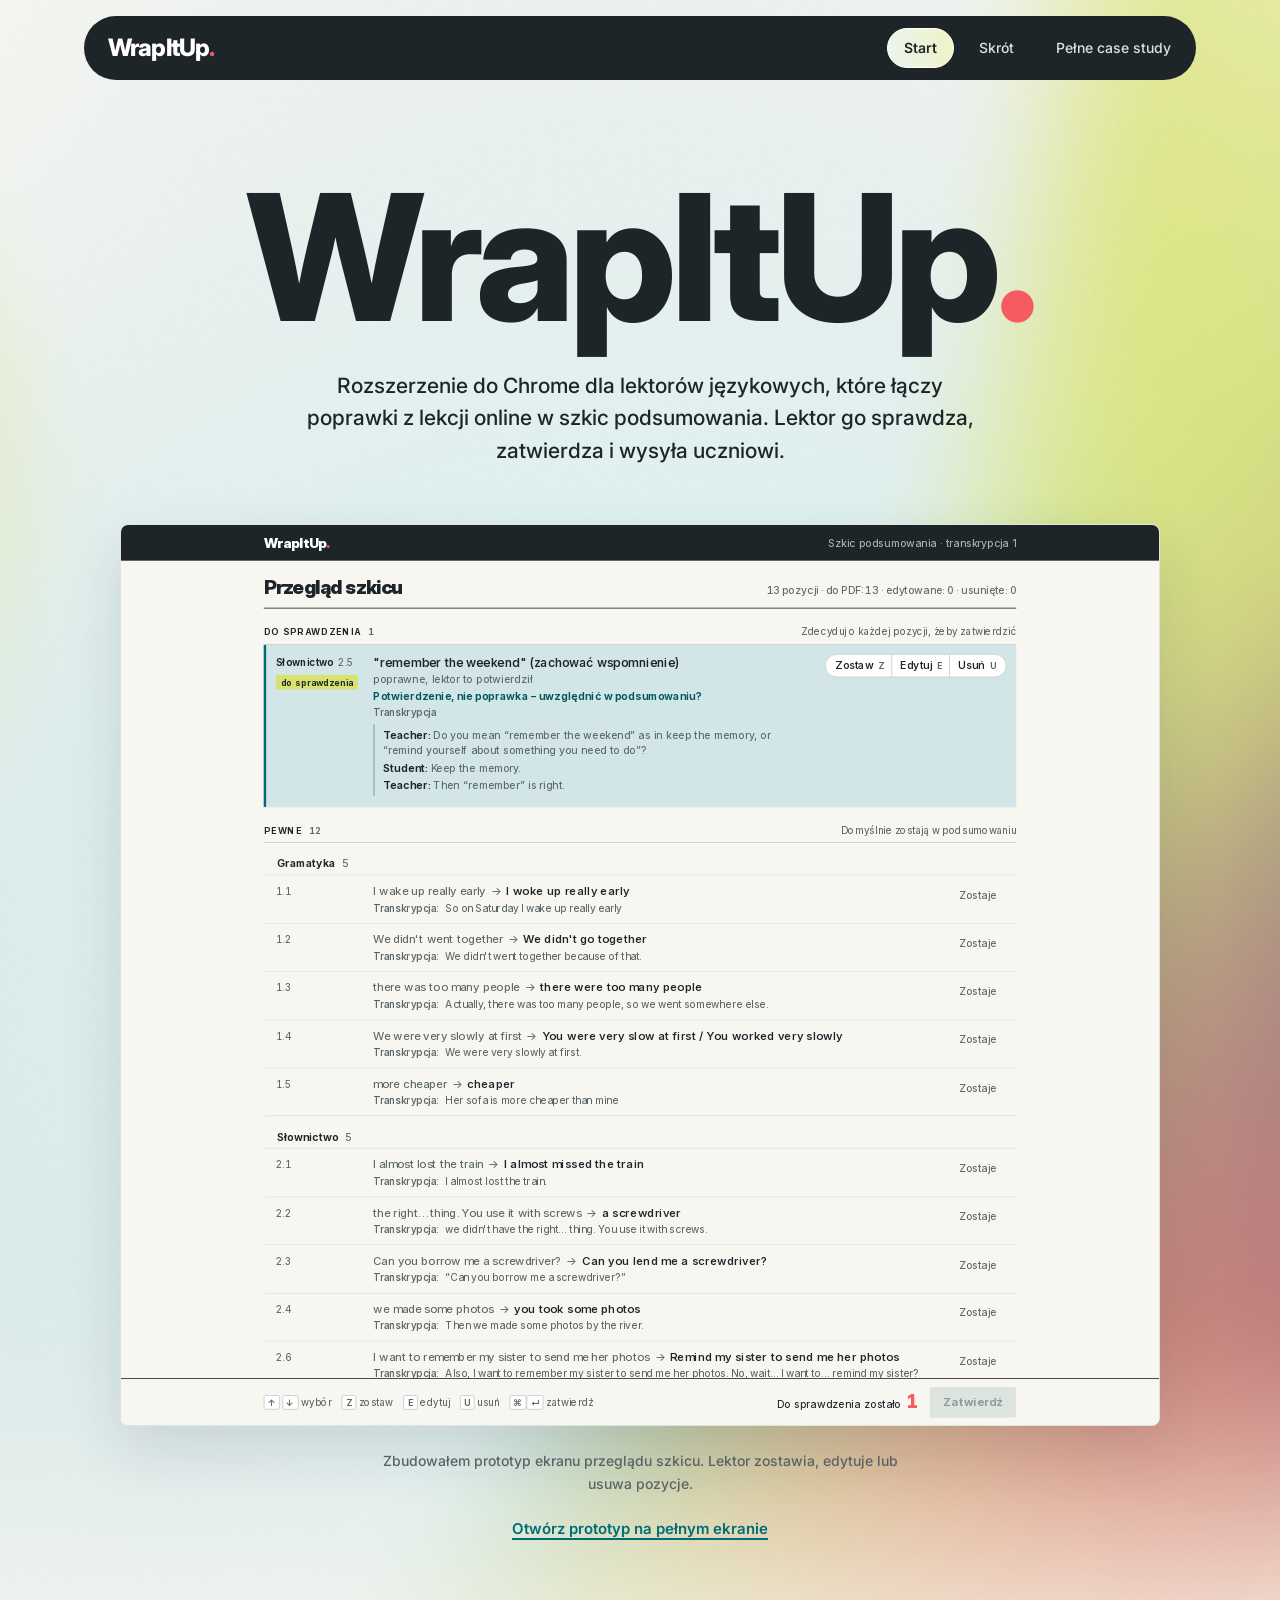
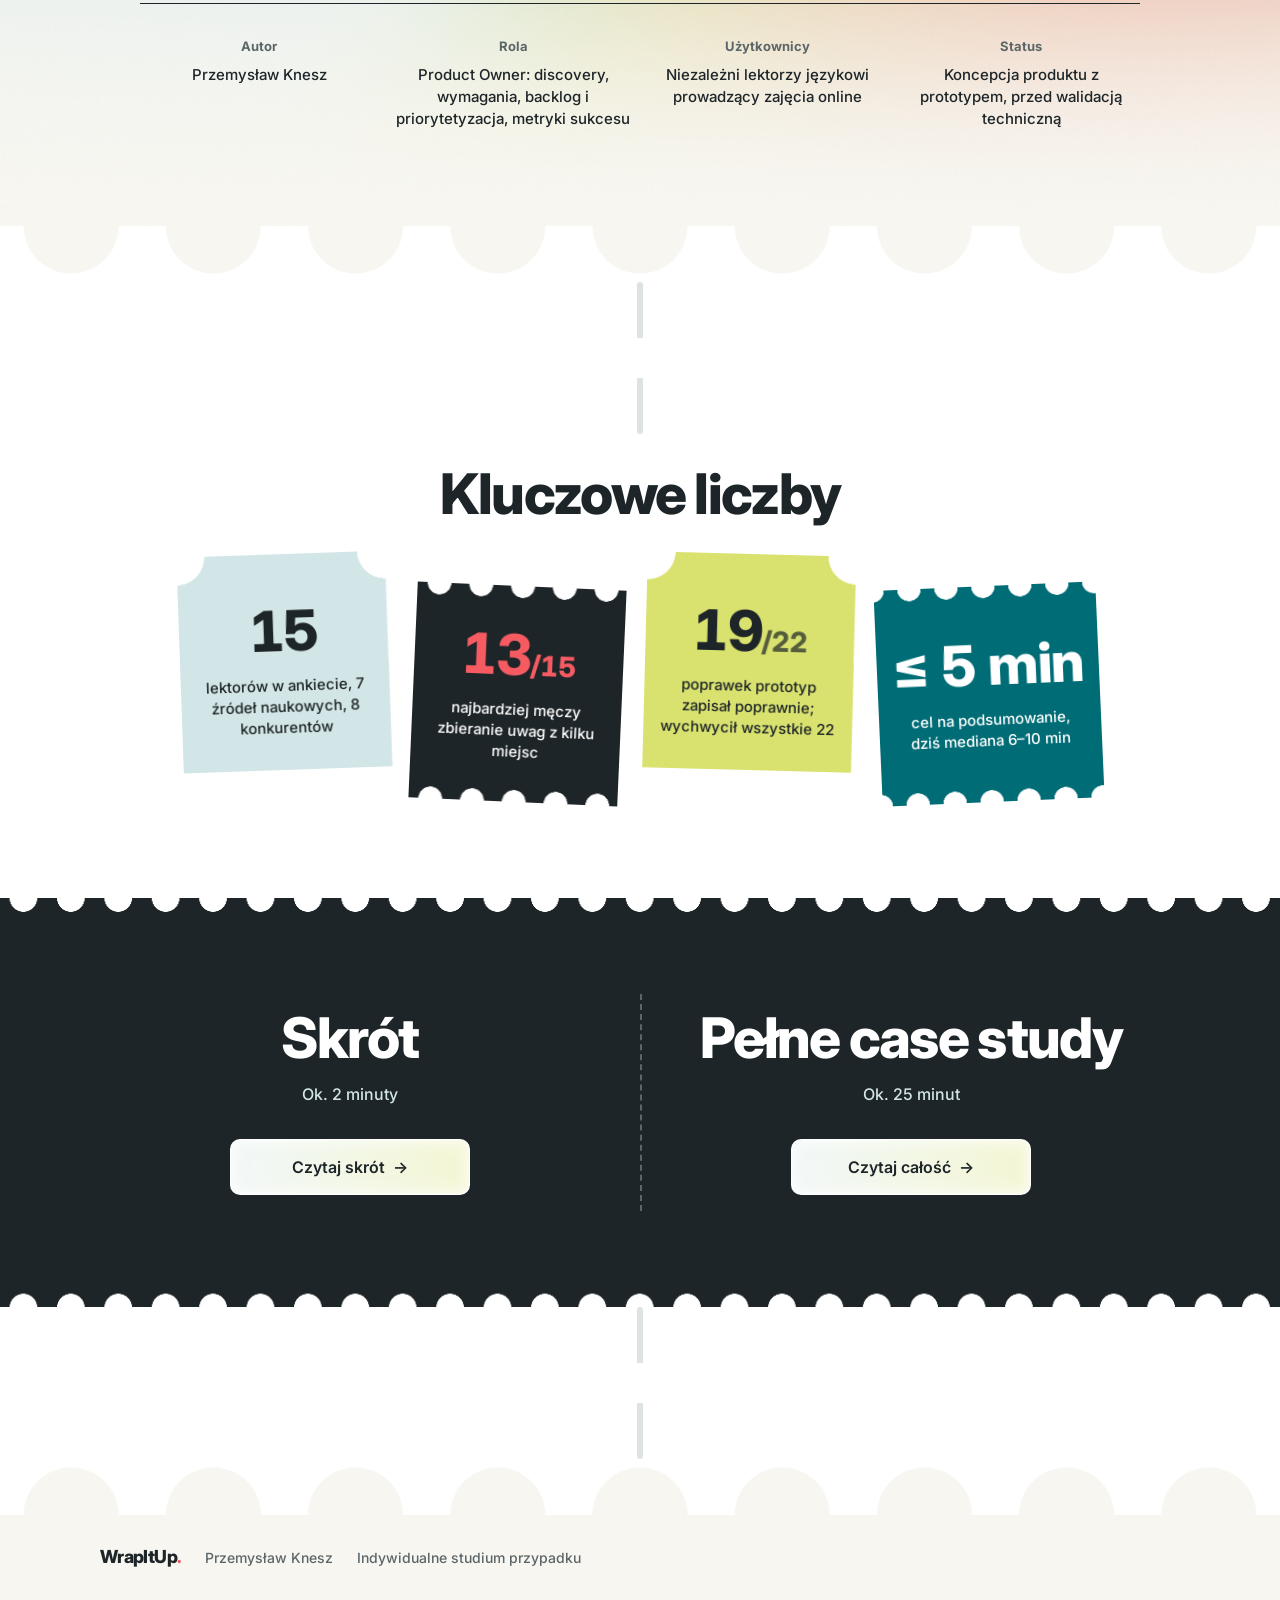
==== commit 19e93bde: "Add files via upload" ====
--- a/index.html
+++ b/index.html
@@ -488,7 +488,7 @@
       </div>
       <figure class="shot is-hero">
         <div class="frame live" id="live">
-          <img class="live-img" src="content/img/przeglad-v2.png" width="1926" height="1672" alt="Wersja po zmianach: „Zatwierdź” jest nieaktywny, dopóki zostaje pozycja do sprawdzenia.">
+          <img class="live-img" src="img/przeglad-v2.png" width="1926" height="1672" alt="Wersja po zmianach: „Zatwierdź” jest nieaktywny, dopóki zostaje pozycja do sprawdzenia.">
           <iframe class="live-demo" data-src="demo/index.html" loading="lazy" title="Interaktywny prototyp WrapItUp" tabindex="-1"></iframe>
         </div>
         <figcaption>Zbudowałem prototyp ekranu przeglądu szkicu. Lektor zostawia, edytuje lub usuwa pozycje.</figcaption>
@@ -997,17 +997,17 @@
           <p>Zbudowałem prototyp ekranu przeglądu szkicu. Lektor zostawia, edytuje lub usuwa pozycje, a po zatwierdzeniu dostaje czysty PDF dla ucznia, bez statusów i cytatów. Przygotowałem też wzór zgody na przetwarzanie lekcji w celu przygotowania podsumowania.</p>
           <div class="shots">
             <figure class="shot">
-              <div class="frame"><img src="content/img/podsumowanie.png" width="1716" height="1614" loading="lazy" alt="Czysty PDF dla ucznia: podsumowanie lekcji z sekcjami Gramatyka, Słownictwo i Mówienie."></div>
+              <div class="frame"><img src="img/podsumowanie.png" width="1716" height="1614" loading="lazy" alt="Czysty PDF dla ucznia: podsumowanie lekcji z sekcjami Gramatyka, Słownictwo i Mówienie."></div>
               <figcaption>Lektor zostawia, edytuje lub usuwa pozycje, a po zatwierdzeniu dostaje czysty PDF dla ucznia, bez statusów i cytatów.</figcaption>
             </figure>
             <figure class="shot">
-              <div class="frame"><img src="content/img/zgoda.png" width="1614" height="1670" loading="lazy" alt="Wzór zgody na przetwarzanie lekcji w celu przygotowania podsumowania."></div>
+              <div class="frame"><img src="img/zgoda.png" width="1614" height="1670" loading="lazy" alt="Wzór zgody na przetwarzanie lekcji w celu przygotowania podsumowania."></div>
               <figcaption>Przygotowałem też wzór zgody na przetwarzanie lekcji w celu przygotowania podsumowania.</figcaption>
             </figure>
           </div>
 
           <figure class="shot review-shot">
-            <div class="frame"><img src="content/img/przeglad.png" width="1640" height="1758" loading="lazy" alt="Prototyp ekranu przeglądu szkicu: pozycje z akcjami Zostaw, Edytuj, Usuń."></div>
+            <div class="frame"><img src="img/przeglad.png" width="1640" height="1758" loading="lazy" alt="Prototyp ekranu przeglądu szkicu: pozycje z akcjami Zostaw, Edytuj, Usuń."></div>
             <figcaption>Wersja z testu: pozycja „do sprawdzenia” ma domyślnie wybrane „Zostaw”, dlatego potwierdzenie trafiło do PDF ucznia.</figcaption>
           </figure>
           <p>Po teście przebudowałem ekran przeglądu zgodnie z kryteriami akceptacji SCRUM-21 (5.2.1):</p>
@@ -1019,7 +1019,7 @@
             <li>ekran obsługuje się klawiaturą (↑↓, Z, E, U, ⌘↵), bo lektor przegląda szkic po każdej lekcji.</li>
           </ul>
           <figure class="shot review-shot">
-            <div class="frame"><img src="content/img/przeglad-v2.png" width="1926" height="1672" loading="lazy" alt="Wersja po zmianach: „Zatwierdź” jest nieaktywny, dopóki zostaje pozycja do sprawdzenia."></div>
+            <div class="frame"><img src="img/przeglad-v2.png" width="1926" height="1672" loading="lazy" alt="Wersja po zmianach: „Zatwierdź” jest nieaktywny, dopóki zostaje pozycja do sprawdzenia."></div>
             <figcaption>Wersja po zmianach: „Zatwierdź” jest nieaktywny, dopóki zostaje pozycja do sprawdzenia.</figcaption>
           </figure>
           <p class="proto"><a class="proto-link" href="demo/" target="_blank" rel="noopener">Otwórz prototyp na pełnym ekranie</a></p>
@@ -1071,14 +1071,14 @@
             </tbody>
           </table></div>
           <figure class="shot" style="margin:24px 0 0">
-            <div class="frame"><img src="content/img/jira-epik.png" width="1800" height="924" loading="lazy" alt="Epik SCRUM-7 Przegląd i zatwierdzanie szkicu w Jirze."></div>
+            <div class="frame"><img src="img/jira-epik.png" width="1800" height="924" loading="lazy" alt="Epik SCRUM-7 Przegląd i zatwierdzanie szkicu w Jirze."></div>
             <figcaption>E3 · SCRUM-7 Przegląd i zatwierdzanie szkicu</figcaption>
           </figure>
 
           <h3>5.2 User stories</h3>
           <p>User stories napisałem w Jirze w formacie „Jako [użytkownik] chcę [akcja], żeby [cel / wartość dla użytkownika]”, z kryteriami akceptacji. Ponieważ mój projekt Jiry ma tylko typy Epik, Feature i Zadanie (bez typu Story), historyjki wpisałem jako Feature. Poziom w hierarchii jest ten sam co zadania, więc nie ma to wpływu na działanie backlogu.</p>
           <figure class="shot" style="margin:24px 0 0">
-            <div class="frame"><img src="content/img/jira-backlog.png" width="1800" height="825" loading="lazy" alt="Product Backlog w Jirze: historyjki od SCRUM-13 do SCRUM-37 przypisane do epików."></div>
+            <div class="frame"><img src="img/jira-backlog.png" width="1800" height="825" loading="lazy" alt="Product Backlog w Jirze: historyjki od SCRUM-13 do SCRUM-37 przypisane do epików."></div>
             <figcaption>User stories napisałem w Jirze, z kryteriami akceptacji.</figcaption>
           </figure>
 
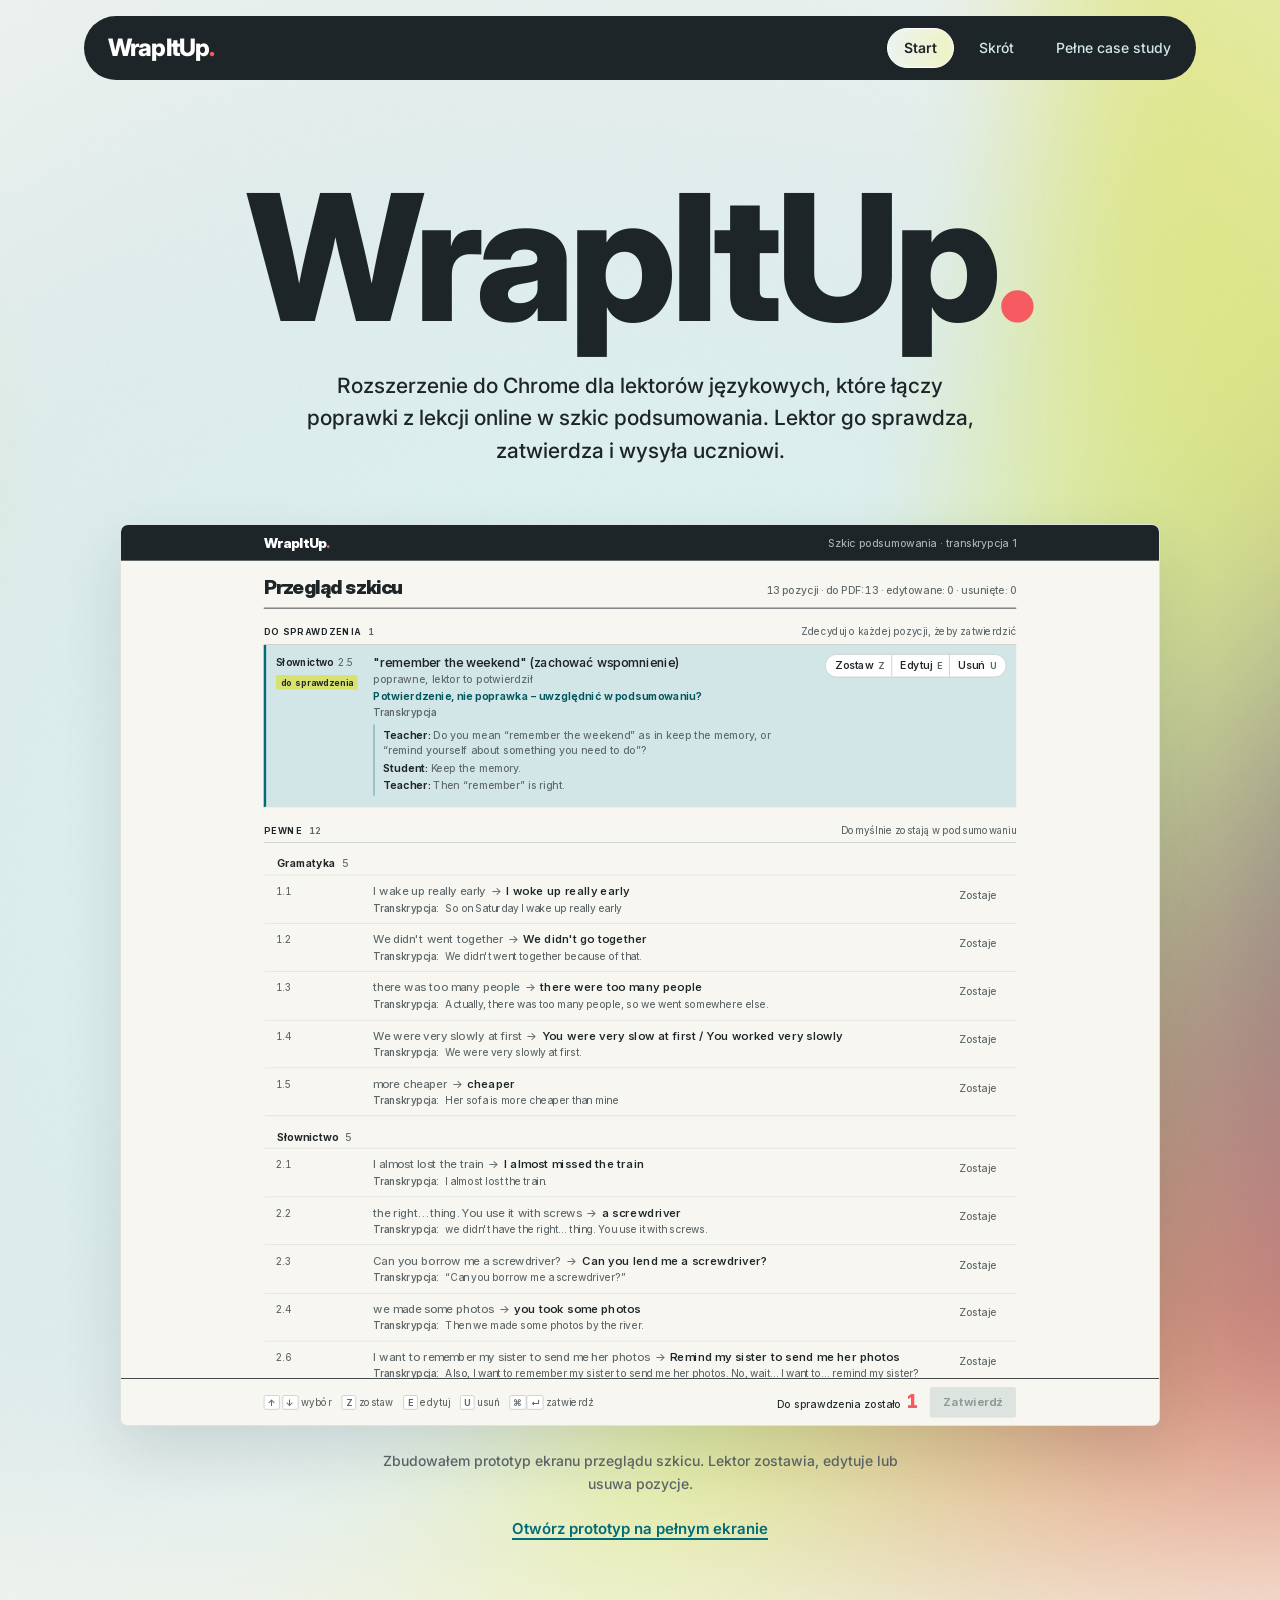
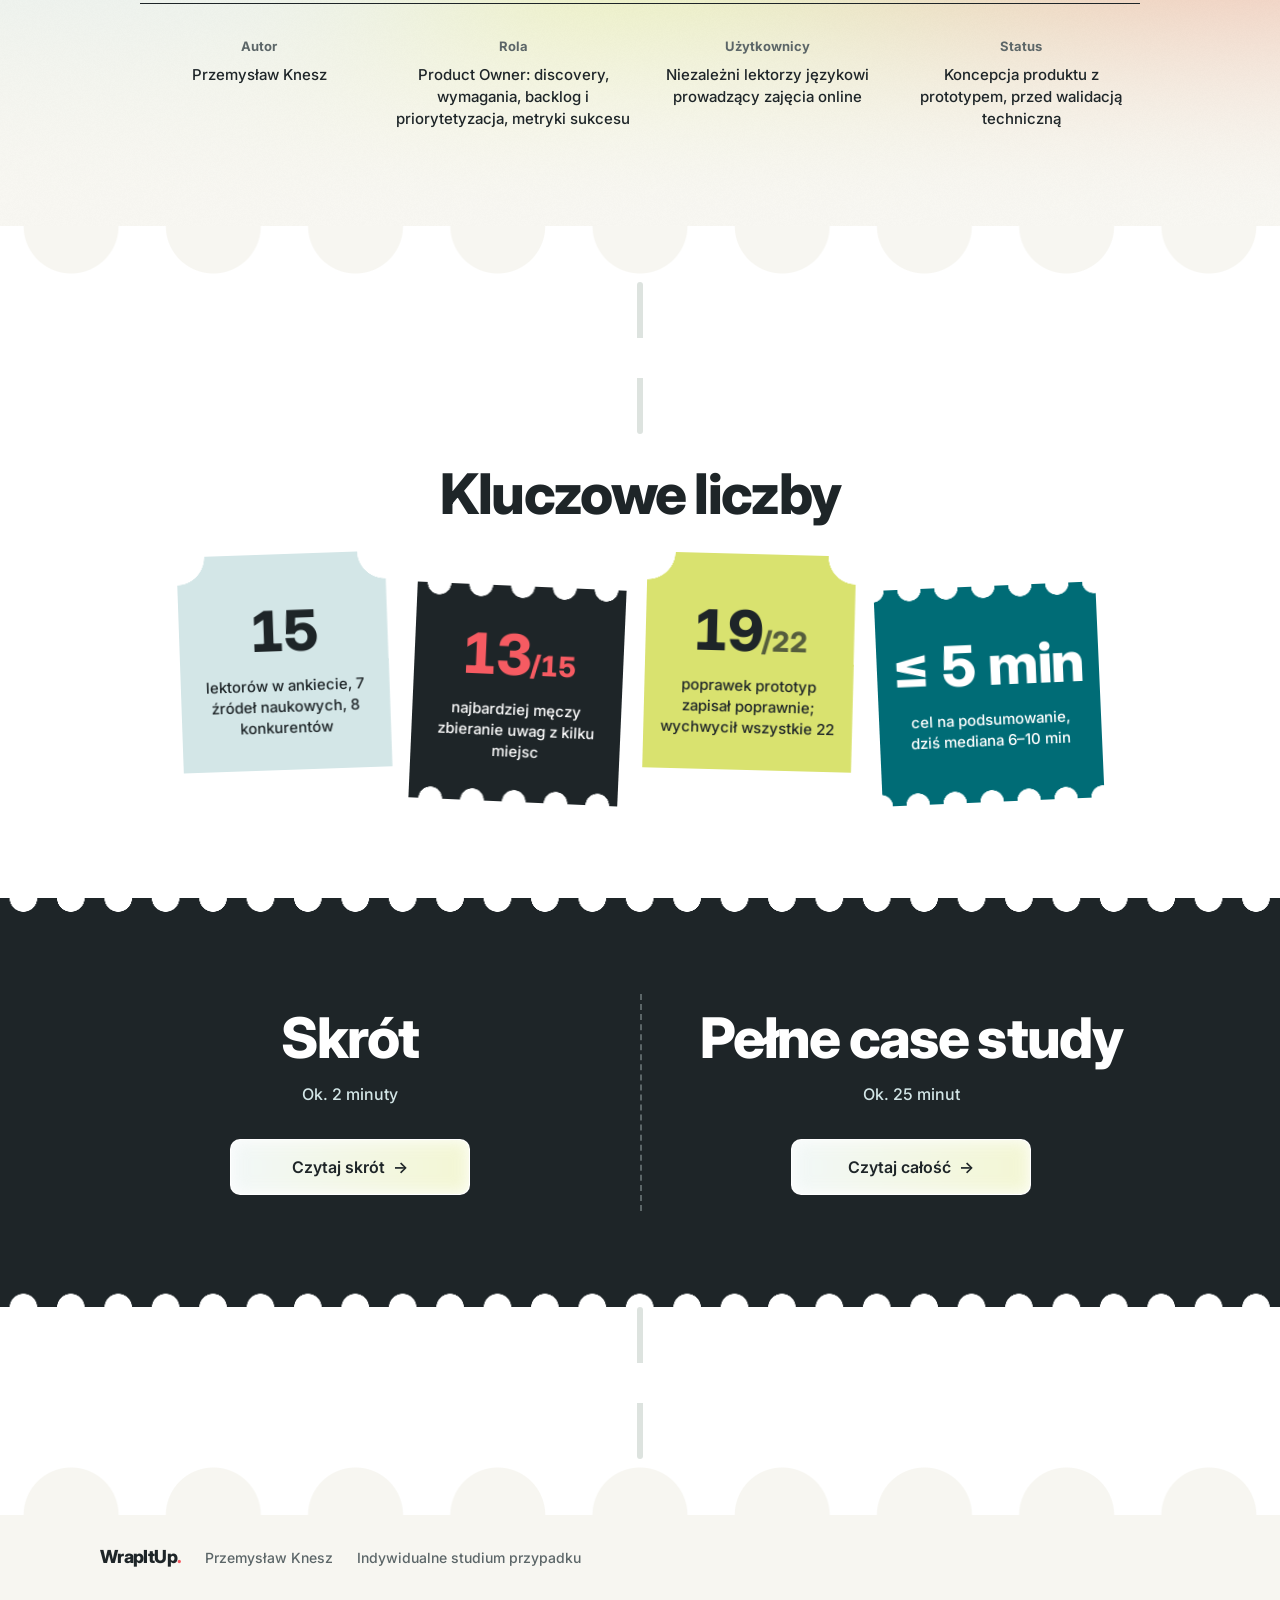
==== commit b9b383d6: "Add files via upload" ====
--- a/index.html
+++ b/index.html
@@ -178,18 +178,33 @@
   .shot.is-hero { max-width: 1040px; margin: 56px auto 0; }
   .shot.is-hero .frame { padding: 0; border-radius: 8px; border: 1px solid var(--line); background: var(--white); box-shadow: var(--shot); max-height: 600px; }
   .shot.is-hero .frame img { width: 100%; }
-  /* Żywe demo w ramce: iframe 1280 px przeskalowany do szerokości ramki (JS ustawia --s) */
+  /* Żywe demo w ramce. Tryby (JS): is-scaled = ramka ≥ 900 px, iframe 1280 px skalowany do ramki;
+     is-fluid = ramka < 900 px, iframe w naturalnej szerokości (układ mobilny dema), wysokość ok. 70vh. */
   .live { position: relative; }
-  .live-demo { display: none; position: absolute; top: 0; left: 0; width: 1280px; border: 0; background: var(--paper);
-    transform: scale(var(--s, 1)); transform-origin: 0 0; pointer-events: none; }
-  .shot.is-hero .live.is-on { width: 100%; aspect-ratio: 1926 / 1672; max-height: none; }
-  .live.is-on .live-img { visibility: hidden; }
+  .live-demo { display: none; position: absolute; top: 0; left: 0; border: 0; background: var(--paper); pointer-events: none; }
+  .shot.is-hero .live.is-on { width: 100%; max-height: none; }
+  .live.is-on .live-img { display: none; }
   .live.is-on .live-demo { display: block; }
+  .shot.is-hero .live.is-scaled { aspect-ratio: 1926 / 1672; }
+  .live.is-scaled .live-demo { width: 1280px; transform: scale(var(--s, 1)); transform-origin: 0 0; }
+  .shot.is-hero .live.is-fluid { height: 70vh; min-height: 420px; }
+  .live.is-fluid .live-demo { width: 100%; height: 100%; }
   .live.is-hot .live-demo { pointer-events: auto; }
+  /* Na dotyku iframe zawsze przyjmuje gesty; do aktywacji przykrywa go nakładka (przewijanie po niej przewija stronę) */
+  .live.is-touch .live-demo { pointer-events: auto; }
+  /* Dotyk: nakładka „Dotknij, aby wypróbować”, dopóki demo nie jest aktywne */
+  .live-tap { display: none; position: absolute; inset: 0; z-index: 1; width: 100%; border: 0; margin: 0; padding: 0; cursor: pointer;
+    background: rgba(30, 37, 40, .32); font: inherit; touch-action: pan-y; -webkit-tap-highlight-color: transparent; }
+  .live-tap span { display: inline-block; padding: 12px 24px; border-radius: 999px; background: var(--white); color: var(--ink);
+    font-size: 16px; font-weight: 600; border: 1.5px solid var(--ink); }
+  .live-tap:focus-visible span { outline: 2px solid var(--petrol); outline-offset: 3px; }
+  .live.is-touch.is-on:not(.is-hot) .live-tap { display: grid; place-items: center; }
+  .proto .live-end { display: none; font-family: inherit; background: none; border: 0; cursor: pointer; margin: 0 0 0 24px; }
+  .proto .live-end.is-shown { display: inline-block; }
   @media print {
-    .shot.is-hero .live.is-on { aspect-ratio: auto; max-height: 600px; }
-    .live.is-on .live-img { visibility: visible; }
-    .live-demo { display: none !important; }
+    .shot.is-hero .live.is-on { aspect-ratio: auto; height: auto; min-height: 0; max-height: 600px; }
+    .live.is-on .live-img { display: block; }
+    .live-demo, .live-tap, .live-end { display: none !important; }
   }
   .shot.is-hero figcaption { margin: 24px auto 0; text-align: center; }
   .meta { display: grid; grid-template-columns: max-content 1fr; gap: 8px 24px; margin: 32px 0; font-size: 14px; max-width: 560px; }
@@ -345,14 +360,14 @@
   .proto { margin: 16px 0 0; }
   .hero .proto { margin: 16px auto 0; text-align: center; }
   .review-shot + .proto { margin: -16px 0 24px; }
-  a.proto-link, .cs-main a.proto-link {
+  a.proto-link, .cs-main a.proto-link, button.proto-link {
     display: inline-block; padding: 8px 0; margin: 0; background: none; border-radius: 4px;
     font-size: 15px; font-weight: 600; line-height: 1.3; color: var(--petrol);
     text-decoration: underline; text-decoration-thickness: 1.5px; text-underline-offset: 4px;
     transition: color var(--ease), text-decoration-color var(--ease);
   }
-  a.proto-link:hover, .cs-main a.proto-link:hover { color: var(--ink); background: none; }
-  a.proto-link:active { opacity: .7; }
+  a.proto-link:hover, .cs-main a.proto-link:hover, button.proto-link:hover { color: var(--ink); background: none; }
+  a.proto-link:active, button.proto-link:active { opacity: .7; }
 
   .gwt { display: grid; gap: 16px; margin: 16px 0; }
   .gwt h4 { margin: 0 0 16px; font-size: 15px; }
@@ -435,21 +450,24 @@
   /* ---------- Minimalne animacje ---------- */
   /* Kropka w logo: podskakuje przy najechaniu */
   .logo .dot { display: inline-block; transition: transform 350ms cubic-bezier(.3, 1.8, .5, 1); }
-  a.logo:hover .dot { transform: translateY(-0.18em) scale(1.25); }
+  @media (hover: hover) { a.logo:hover .dot { transform: translateY(-0.18em) scale(1.25); } }
   /* Hero: jedno krótkie wejście przy wczytaniu, potem kropka „spada” na miejsce */
   @keyframes rise { from { opacity: 0; transform: translateY(16px); } to { opacity: 1; transform: none; } }
   @keyframes drop { 0% { opacity: 0; transform: translateY(-0.9em); } 55% { opacity: 1; transform: translateY(0.06em); } 75% { transform: translateY(-0.04em); } 100% { transform: none; } }
-  .hero-copy > *, .hero .shot.is-hero { animation: rise 700ms cubic-bezier(.2, .7, .2, 1) both; }
+  /* Animacja wejścia startuje dopiero, gdy font jest gotowy (klasa anim-go), żeby na wolniejszym telefonie
+     nie „przegrać się” przed pierwszym wyrenderowaniem. Do tego czasu elementy czekają ukryte (anim-wait). */
+  .anim-wait .hero-copy > *, .anim-wait .hero .shot.is-hero, .anim-wait .hero .wordmark .dot { opacity: 0; }
+  .anim-go .hero-copy > *, .anim-go .hero .shot.is-hero { animation: rise 700ms cubic-bezier(.2, .7, .2, 1) both; }
   .hero-copy > :nth-child(2) { animation-delay: 120ms; }
   .hero-copy > :nth-child(3) { animation-delay: 220ms; }
   .hero .shot.is-hero { animation-delay: 340ms; }
-  .hero .wordmark .dot { animation: drop 800ms cubic-bezier(.3, .7, .3, 1) 650ms both; }
+  .anim-go .hero .wordmark .dot { animation: drop 800ms cubic-bezier(.3, .7, .3, 1) 650ms both; }
   /* Strzałka w przyciskach przesuwa się w prawo */
   .btn .arr { display: inline-block; transition: transform 250ms ease; }
-  .btn:hover .arr { transform: translateX(4px); }
+  @media (hover: hover) { .btn:hover .arr { transform: translateX(4px); } }
   /* Bilety prostują się i lekko unoszą */
   .ticket { transition: transform 300ms cubic-bezier(.3, 1.4, .5, 1); }
-  .ticket:hover { transform: rotate(0deg) translateY(-6px); }
+  @media (hover: hover) { .ticket:hover { transform: rotate(0deg) translateY(-6px); } }
 
   /* Kluczowe liczby: bilety wskakują po kolei, gdy wjeżdżają w ekran (tylko z JS, bez reduced-motion) */
   .reveal-on .tickets li { opacity: 0; transform: translateY(48px) rotate(calc(var(--d, 1) * 6deg)) scale(.94);
@@ -459,8 +477,21 @@
 
   @media (prefers-reduced-motion: reduce) {
     *, *::before, *::after { transition: none !important; animation: none !important; }
+    .anim-wait .hero-copy > *, .anim-wait .hero .shot.is-hero, .anim-wait .hero .wordmark .dot { opacity: 1 !important; }
   }
 </style>
+<script>
+/* Animacja wejścia: czekamy na font (maks. 1,2 s), potem start. Bez JS lub z reduced-motion treść jest od razu widoczna. */
+(function () {
+  var html = document.documentElement;
+  if (window.matchMedia && window.matchMedia('(prefers-reduced-motion: reduce)').matches) return;
+  html.classList.add('anim-wait');
+  var done = false;
+  function go() { if (done) return; done = true; html.classList.remove('anim-wait'); html.classList.add('anim-go'); }
+  if (document.fonts && document.fonts.ready) document.fonts.ready.then(go);
+  setTimeout(go, 1200);
+})();
+</script>
 </head>
 <body>
 <canvas class="velaris" aria-hidden="true"></canvas>
@@ -490,10 +521,11 @@
         <div class="frame live" id="live">
           <img class="live-img" src="img/przeglad-v2.png" width="1926" height="1672" alt="Wersja po zmianach: „Zatwierdź” jest nieaktywny, dopóki zostaje pozycja do sprawdzenia.">
           <iframe class="live-demo" data-src="demo/index.html" loading="lazy" title="Interaktywny prototyp WrapItUp" tabindex="-1"></iframe>
+          <button class="live-tap" type="button"><span>Dotknij, aby wypróbować</span></button>
         </div>
         <figcaption>Zbudowałem prototyp ekranu przeglądu szkicu. Lektor zostawia, edytuje lub usuwa pozycje.</figcaption>
       </figure>
-      <p class="proto"><a class="proto-link" href="demo/" target="_blank" rel="noopener">Otwórz prototyp na pełnym ekranie</a></p>
+      <p class="proto"><a class="proto-link" href="demo/" target="_blank" rel="noopener">Otwórz prototyp na pełnym ekranie</a><button class="proto-link live-end" type="button">Zakończ</button></p>
       <dl class="facts">
         <div><dt>Autor</dt><dd>Przemysław Knesz</dd></div>
         <div><dt>Rola</dt><dd>Product Owner: discovery, wymagania, backlog i priorytetyzacja, metryki sukcesu</dd></div>
@@ -1518,46 +1550,67 @@
 })();
 </script>
 <script>
-/* Hero: żywe demo zamiast zrzutu (tylko > 768 px i mysz). Kółko przewija demo dopiero po świadomym najechaniu. */
+/* Hero: żywe demo. Szeroka ramka (≥ 900 px): iframe 1280 px skalowany; węższa: naturalna szerokość (układ mobilny dema).
+   Mysz: demo działa po świadomym najechaniu. Dotyk: nakładka „Dotknij, aby wypróbować”, wyłączenie przez „Zakończ”
+   albo dotknięcie poza ramką. Dopóki demo nie jest aktywne, przewijanie (kółko / palec) przewija stronę. */
 (function () {
   var box = document.getElementById('live');
   if (!box) return;
   var frame = box.querySelector('.live-demo');
-  var mq = window.matchMedia('(min-width: 769px) and (hover: hover) and (pointer: fine)');
+  var tap = box.querySelector('.live-tap');
+  var end = document.querySelector('.live-end');
+  var touchMq = window.matchMedia('(hover: none), (pointer: coarse)');
   var lastWheel = 0;
 
+  frame.setAttribute('src', frame.getAttribute('data-src'));
+  box.classList.add('is-on');
+
+  function isTouch() { return touchMq.matches; }
   function fit() {
-    var w = box.clientWidth, h = box.clientHeight;
+    var w = box.clientWidth;
     if (!w) return;
-    var s = w / 1280;
-    frame.style.setProperty('--s', s);
-    frame.style.height = (h / s) + 'px';
-  }
-  function setHot(on) { box.classList.toggle('is-hot', on); frame.tabIndex = on ? 0 : -1; }
-  function apply() {
-    var on = mq.matches;
-    if (on && !frame.getAttribute('src')) frame.setAttribute('src', frame.getAttribute('data-src'));
-    box.classList.toggle('is-on', on);
-    if (!on) setHot(false);
-    fit();
-  }
-
-  // Scroll strony nad ramką: dopóki demo nie jest „gorące”, kółko przewija stronę.
+    var scaled = w >= 900;
+    box.classList.toggle('is-scaled', scaled);
+    box.classList.toggle('is-fluid', !scaled);
+    if (scaled) {
+      var s = w / 1280;
+      frame.style.setProperty('--s', s);
+      frame.style.height = (box.clientHeight / s) + 'px';
+    } else {
+      frame.style.removeProperty('--s');
+      frame.style.height = '';
+    }
+  }
+  function setHot(on) {
+    box.classList.toggle('is-hot', on);
+    frame.tabIndex = on ? 0 : -1;
+    end.classList.toggle('is-shown', on && isTouch());
+  }
+  function applyInput() { box.classList.toggle('is-touch', isTouch()); setHot(false); }
+
+  // ----- Mysz -----
   box.addEventListener('wheel', function () { if (!box.classList.contains('is-hot')) lastWheel = Date.now(); }, { passive: true });
-  // Aktywuje tylko prawdziwy ruch myszy (nie sztuczny mousemove po przewinięciu strony).
   var lx = null, ly = null;
   box.addEventListener('mousemove', function (e) {
+    if (isTouch()) return;
     var moved = lx !== null && (Math.abs(e.screenX - lx) + Math.abs(e.screenY - ly) > 2);
     lx = e.screenX; ly = e.screenY;
-    if (moved && box.classList.contains('is-on') && !box.classList.contains('is-hot') && Date.now() - lastWheel > 250) setHot(true);
+    if (moved && !box.classList.contains('is-hot') && Date.now() - lastWheel > 250) setHot(true);
   });
-  box.addEventListener('mouseleave', function () { lx = ly = null; setHot(false); });
-  // Po wyjściu kursora z iframe strona znowu dostaje mousemove: wyłącz demo, jeśli kursor jest poza ramką.
-  document.addEventListener('mousemove', function (e) { if (!box.contains(e.target)) { lx = ly = null; setHot(false); } });
+  box.addEventListener('mouseleave', function () { if (isTouch()) return; lx = ly = null; setHot(false); });
+  document.addEventListener('mousemove', function (e) { if (!isTouch() && !box.contains(e.target)) { lx = ly = null; setHot(false); } });
+
+  // ----- Dotyk -----
+  tap.addEventListener('click', function () { setHot(true); try { frame.focus(); } catch (e) {} });
+  end.addEventListener('click', function () { setHot(false); tap.focus(); });
+  document.addEventListener('touchstart', function (e) {
+    if (isTouch() && box.classList.contains('is-hot') && !box.contains(e.target) && e.target !== end) setHot(false);
+  }, { passive: true });
 
   if ('ResizeObserver' in window) new ResizeObserver(fit).observe(box); else window.addEventListener('resize', fit);
-  if (mq.addEventListener) mq.addEventListener('change', apply); else mq.addListener(apply);
-  apply();
+  if (touchMq.addEventListener) touchMq.addEventListener('change', applyInput); else touchMq.addListener(applyInput);
+  applyInput();
+  fit();
 })();
 </script>
 </body>
